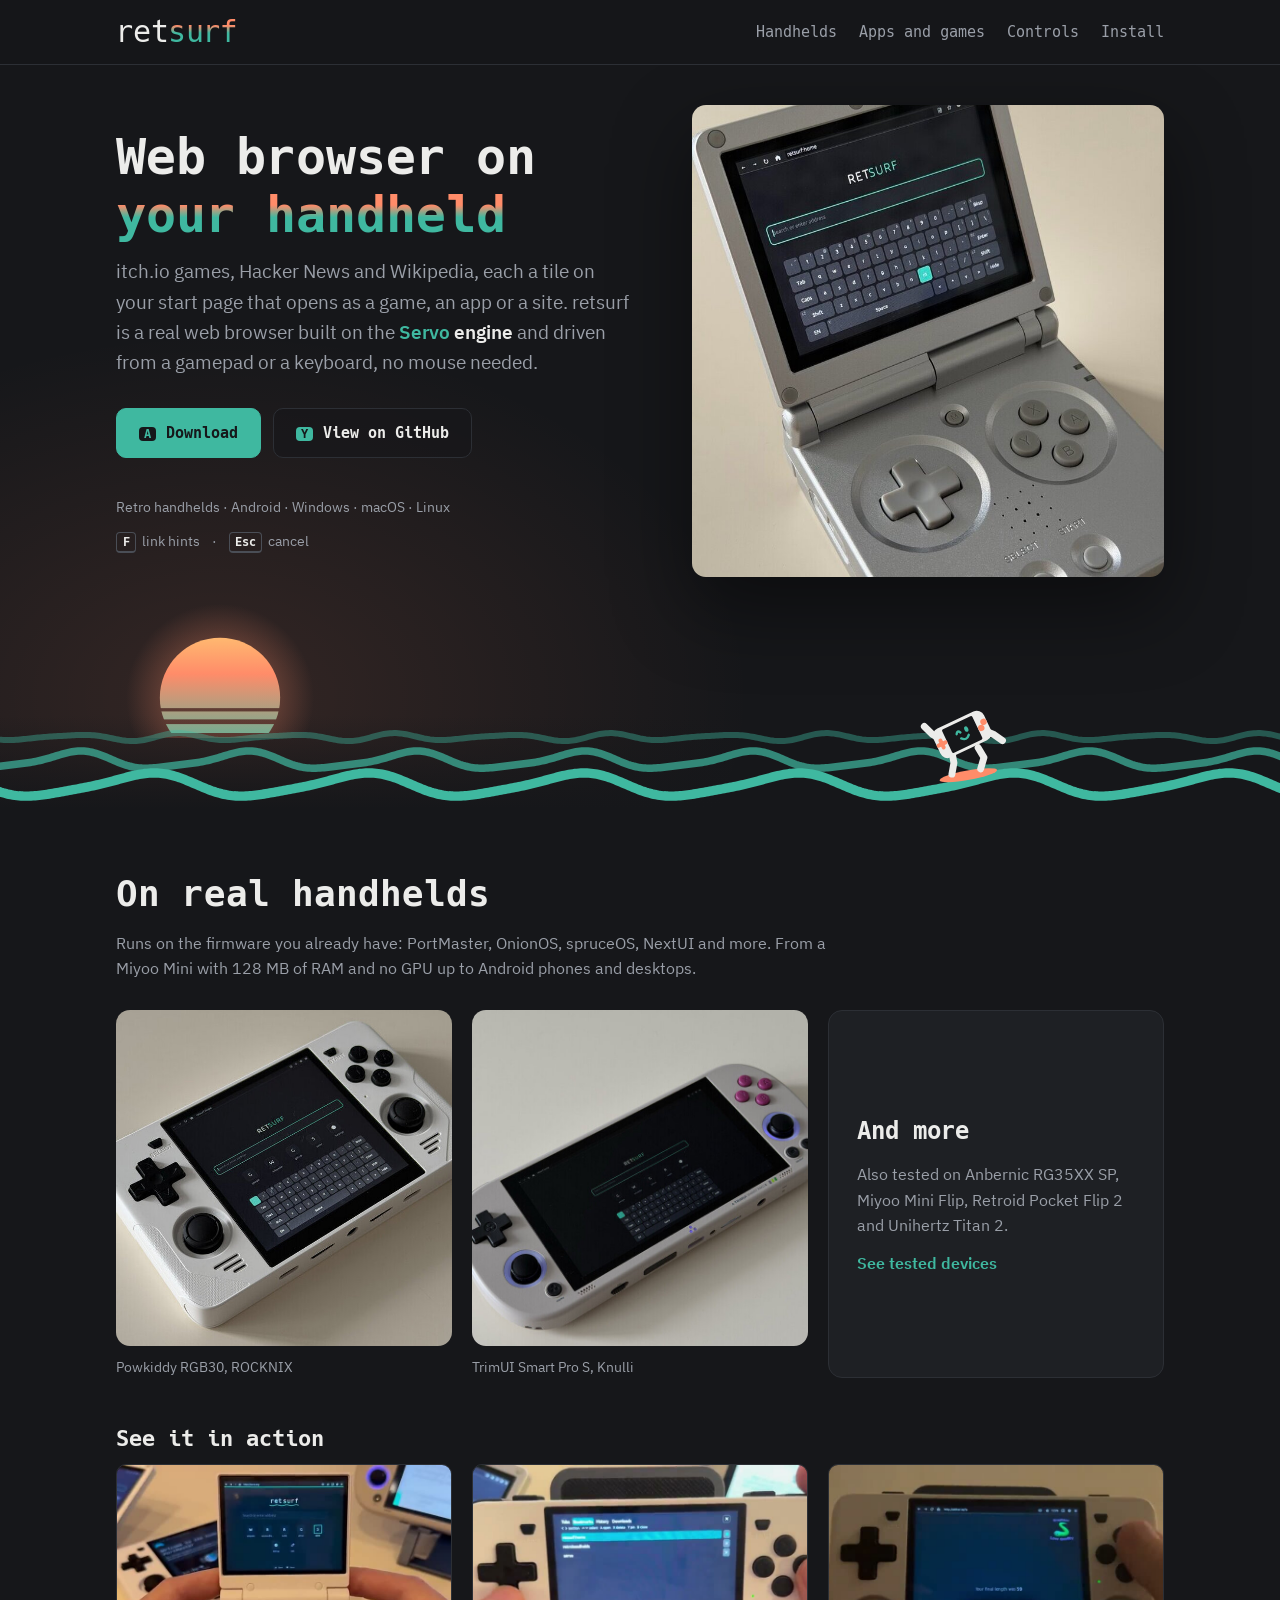
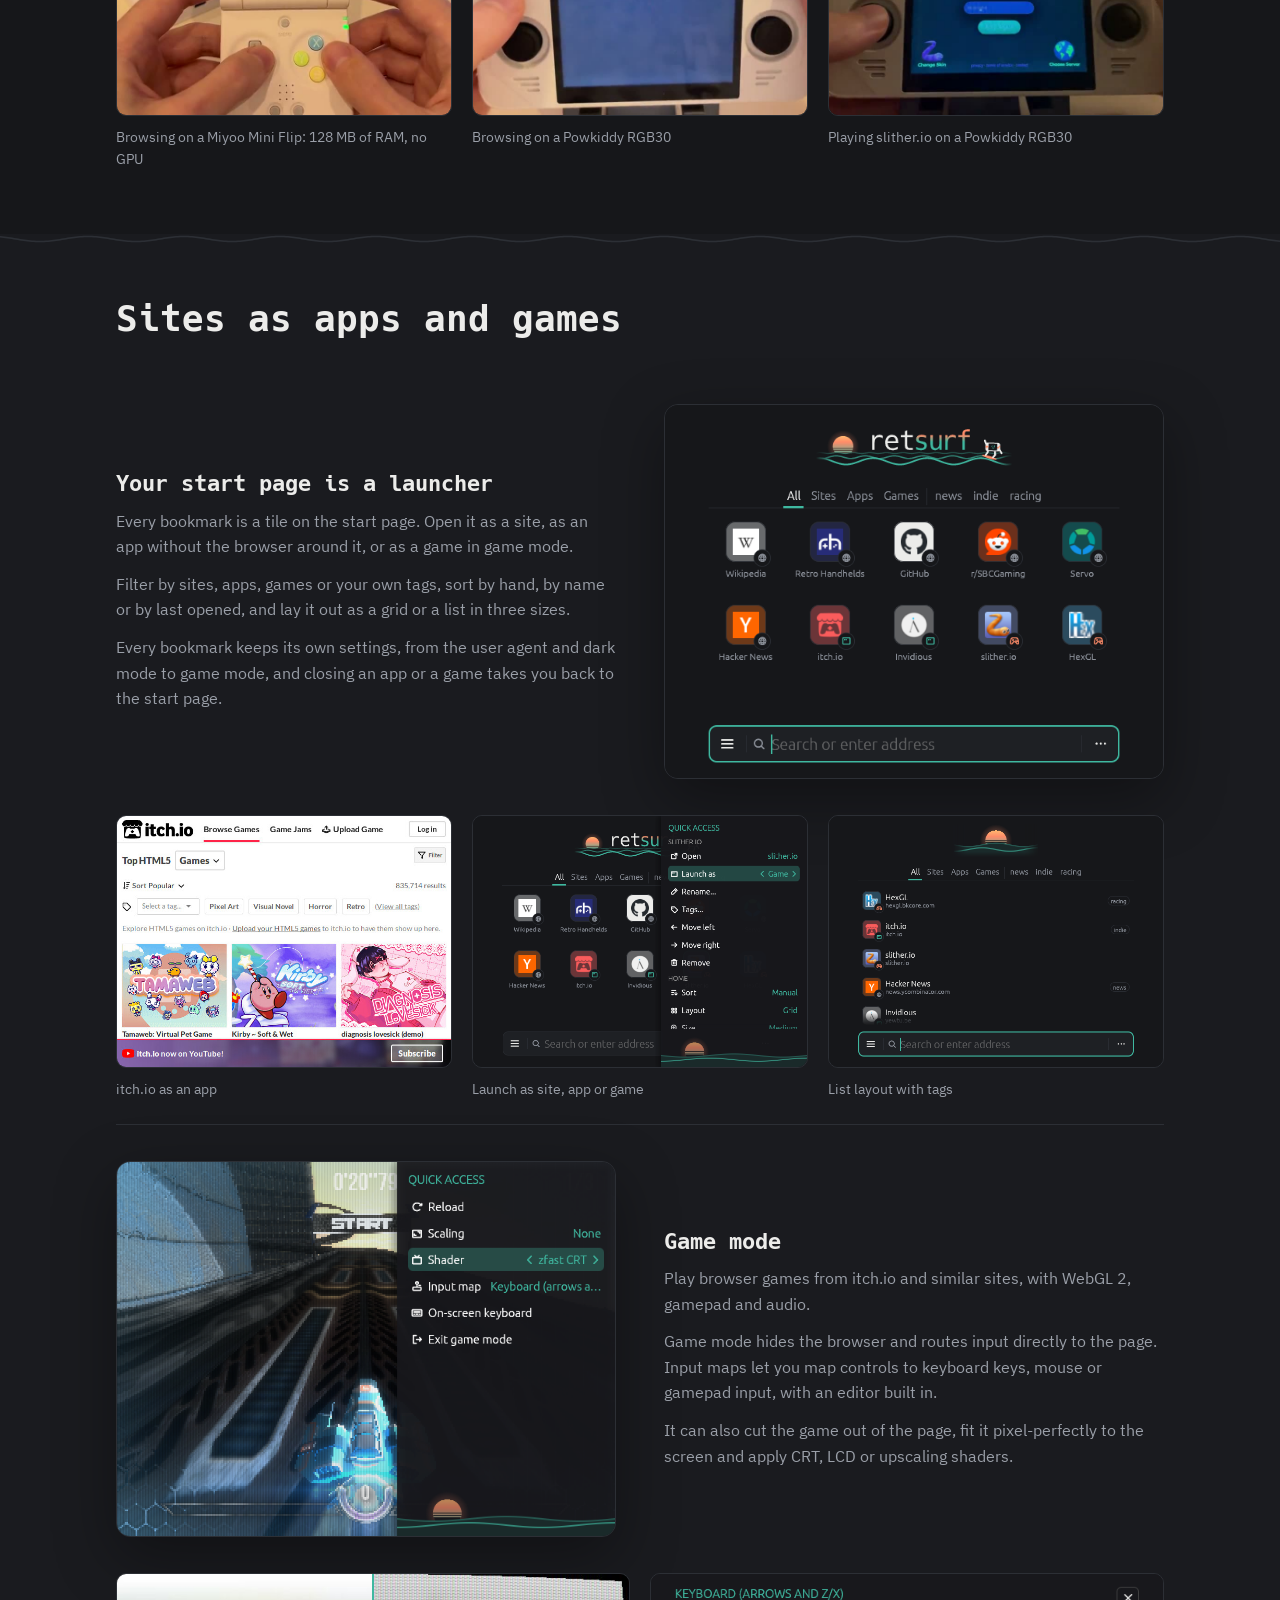
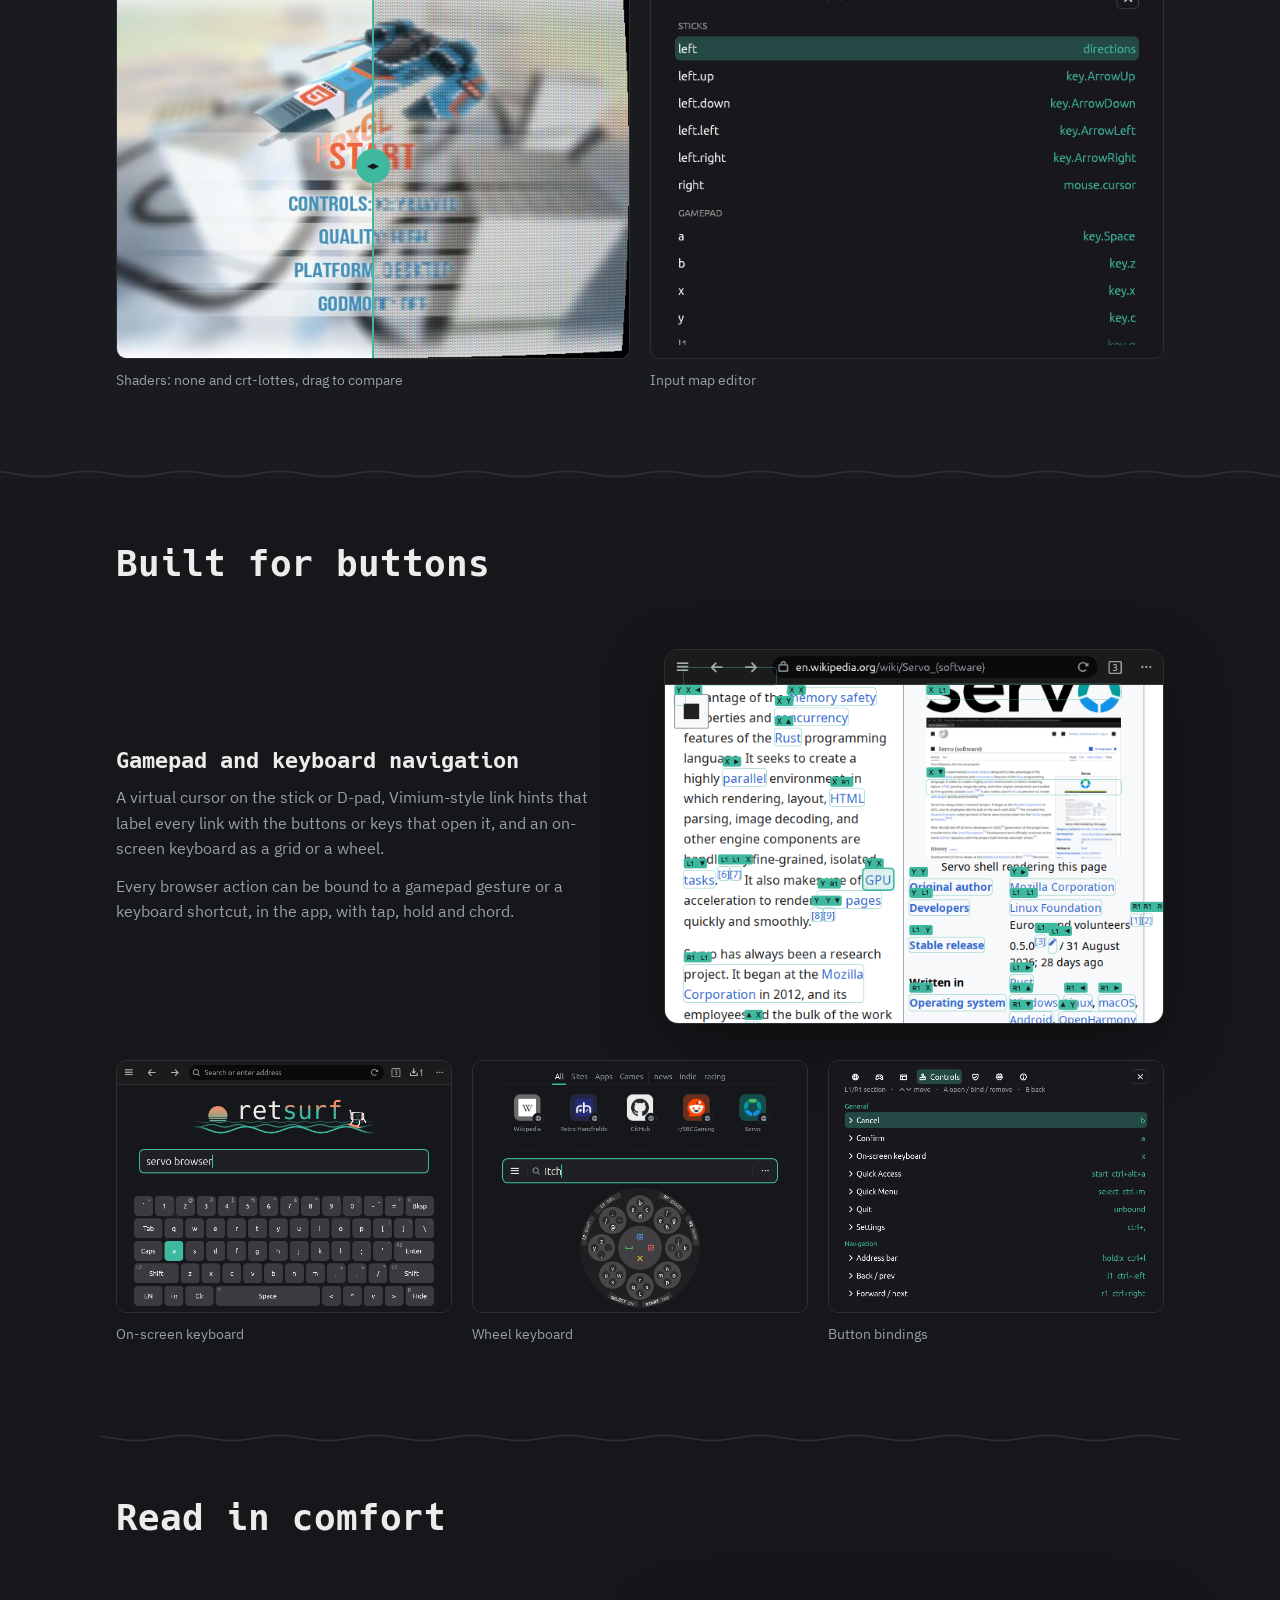
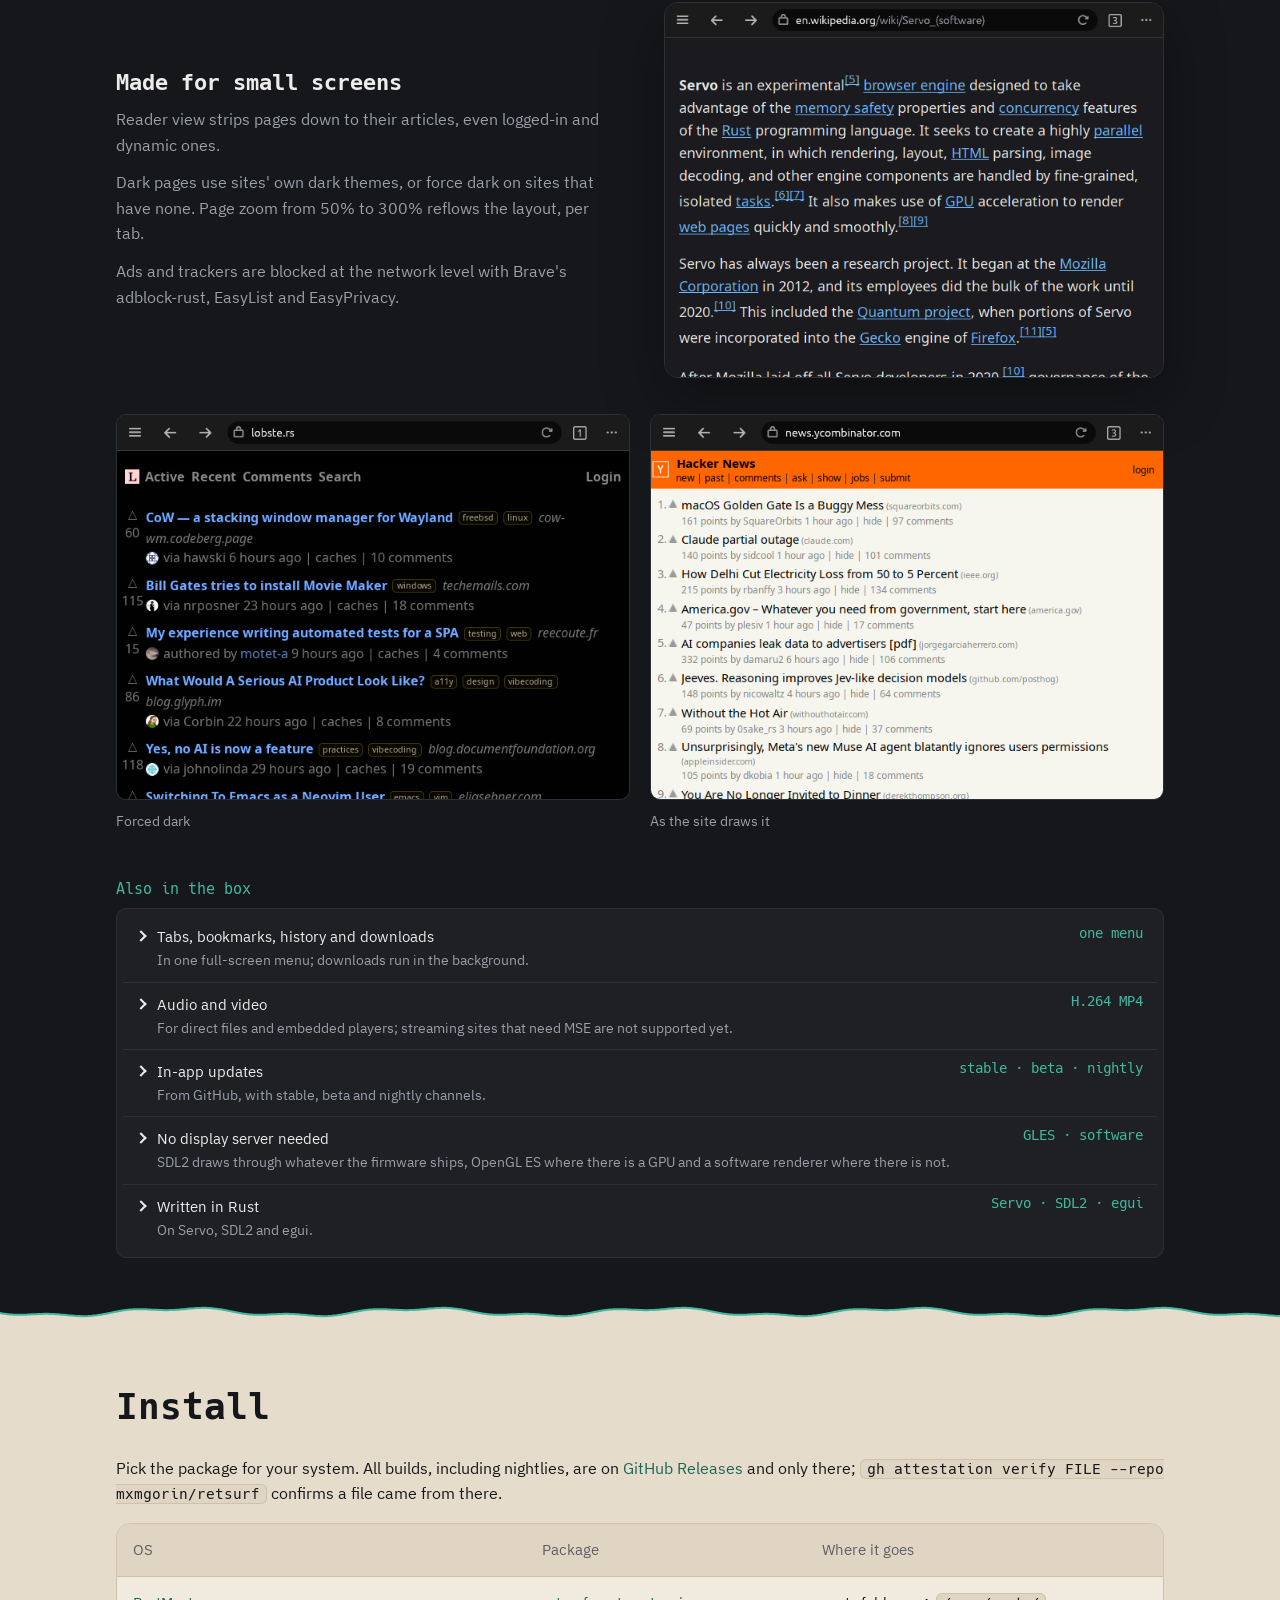
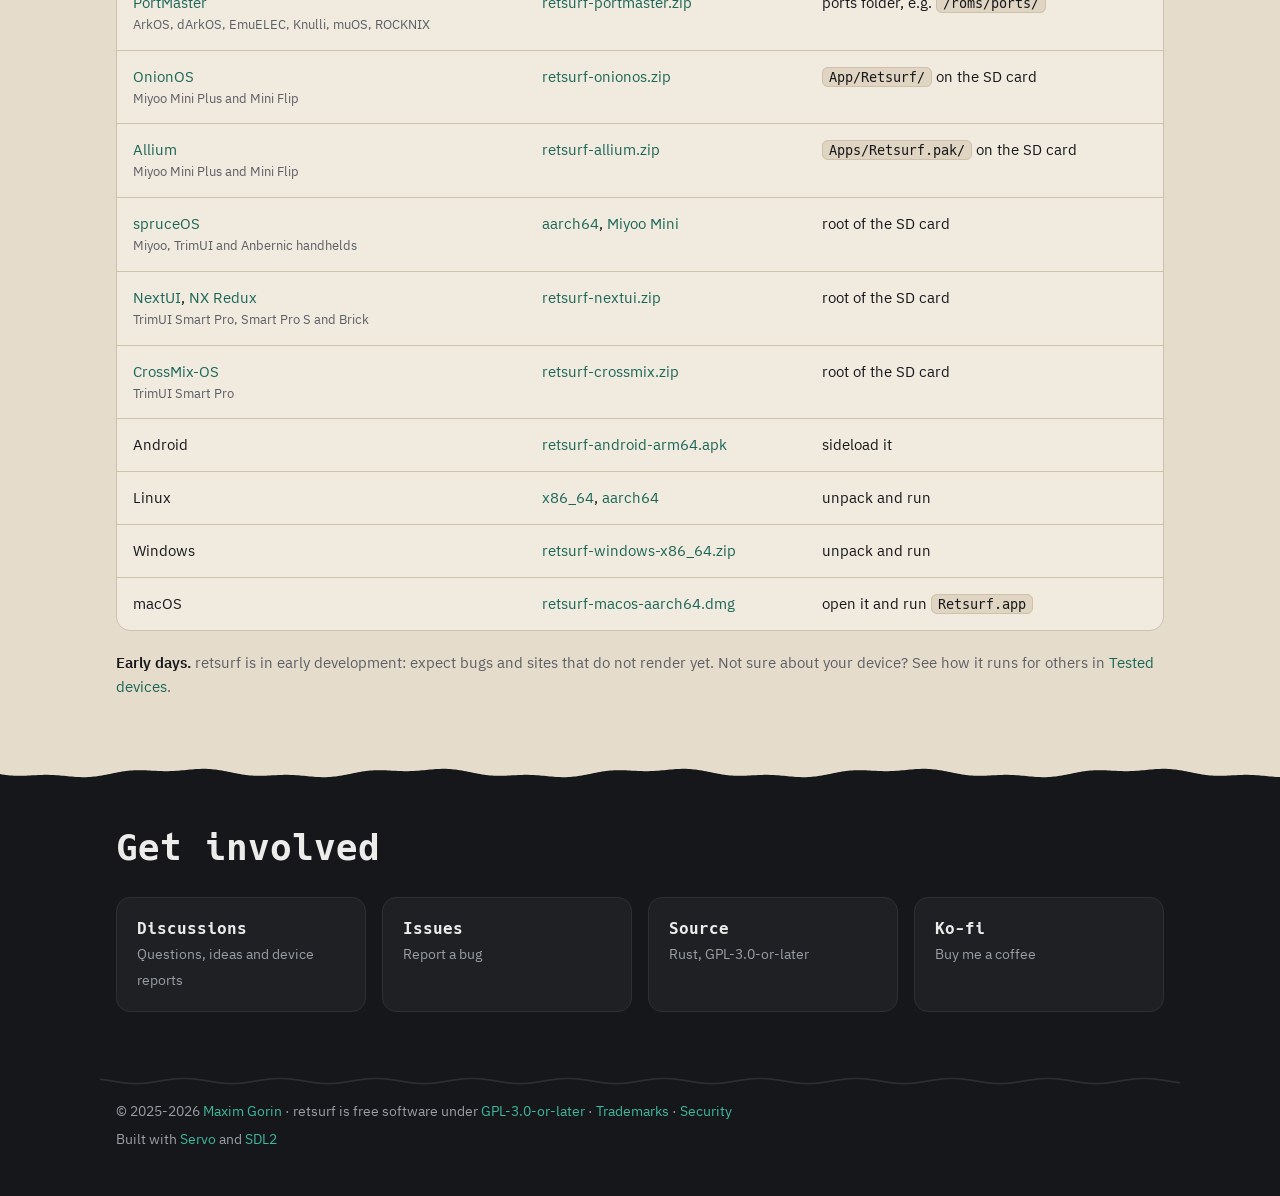
==== index.html @ 12560e6f "feat(site): IBM Plex Sans body text" ====
<!doctype html>
<html lang="en">
<head>
  <meta charset="utf-8">
  <meta name="viewport" content="width=device-width, initial-scale=1">
  <title>retsurf - web browser on your handheld</title>
  <meta name="description" content="retsurf turns sites into apps and games on your handheld: a web browser built on Servo for gamepad and keyboard. It runs on retro handhelds (PortMaster, OnionOS, Allium, spruceOS, CrossMix-OS, NextUI, NX Redux), Android, Linux, Windows and macOS.">
  <meta name="author" content="Maxim Gorin">
  <meta property="og:type" content="website">
  <meta property="og:url" content="https://retsurf.app/">
  <meta property="og:title" content="retsurf - web browser on your handheld">
  <meta property="og:description" content="Sites as apps and games on retro handhelds, Android and desktop. A real web browser built on Servo, driven from a gamepad or a keyboard.">
  <meta property="og:image" content="https://retsurf.app/images/retsurf-og.png">
  <meta property="og:image:width" content="1200">
  <meta property="og:image:height" content="630">
  <meta property="og:image:alt" content="retsurf: web browser on your handheld, over a sunset sea with the surfing mascot">
  <meta name="twitter:card" content="summary_large_image">
  <meta name="theme-color" content="#16171a">
  <link rel="icon" href="retsurf.svg" type="image/svg+xml">
  <link rel="preload" href="fonts/IBMPlexSans-Regular-Latin1.woff2" as="font" type="font/woff2" crossorigin>
  <link rel="preload" href="fonts/hack-bold.woff2" as="font" type="font/woff2" crossorigin>
  <link rel="stylesheet" href="brand.css">
  <link rel="stylesheet" href="style.css">
  <script src="badges.js" defer></script>
  <script type="module" src="hints.js"></script>
  <script type="module" src="scroll.js"></script>
  <script type="module" src="pad.js"></script>
  <script type="module" src="compare.js"></script>
</head>
<body>
  <header class="top">
    <div class="wrap">
      <a class="brand" href="#">ret<span class="accent">surf</span></a>
      <nav>
        <a href="#hardware">Handhelds</a>
        <a href="#apps">Apps and games</a>
        <a href="#buttons">Controls</a>
        <a href="#install">Install</a>
      </nav>
    </div>
  </header>

  <main>
    <section class="hero">
      <div class="wrap hero-grid">
        <div class="hero-text">
          <h1>Web browser on <span class="accent">your handheld</span></h1>
          <p class="lead">itch.io games, Hacker News and Wikipedia, each a tile on your start page that opens as a game, an app or a site. retsurf is a real web browser built on the <strong><a href="https://servo.org/">Servo</a> engine</strong> and driven from a gamepad or a keyboard, no mouse needed.</p>
          <div class="actions">
            <a class="button primary" href="#install" data-pad="a"><kbd>A</kbd>Download</a>
            <a class="button" href="https://github.com/mxmgorin/retsurf" data-pad="y"><kbd>Y</kbd>View on GitHub</a>
          </div>
          <div class="trust">
            <a class="badge" href="https://github.com/mxmgorin/retsurf/releases/latest">release<b data-badge="release"></b></a>
            <a class="badge" href="https://github.com/mxmgorin/retsurf/releases/tag/nightly">nightly<b data-badge="nightly"></b></a>
            <a class="badge" href="https://github.com/mxmgorin/retsurf">stars<b data-badge="stars"></b></a>
            <a class="badge" href="https://github.com/mxmgorin/retsurf/releases">downloads<b data-badge="downloads"></b></a>
          </div>
          <p class="platforms">Retro handhelds &middot; Android &middot; Windows &middot; macOS &middot; Linux</p>
          <p class="hint-bar"><span><kbd>F</kbd>link hints</span><span><kbd>Esc</kbd>cancel</span></p>
        </div>
        <img class="hero-photo" src="images/retsurf-rg35xx-sp.jpg" alt="retsurf on an Anbernic RG35XX SP, the on-screen keyboard raised under the address field" width="800" height="800">
      </div>
      <div class="horizon" aria-hidden="true">
        <div class="sun"></div>
        <div class="sea sea-back"></div>
        <div class="sea sea-mid"></div>
        <div class="sea sea-front"></div>
        <div class="surfer"></div>
      </div>
    </section>

    <section id="hardware" class="wrap">
      <h2>On real handhelds</h2>
      <p class="section-lead">Runs on the firmware you already have: PortMaster, OnionOS, spruceOS, NextUI and more. From a Miyoo Mini with 128 MB of RAM and no GPU up to Android phones and desktops.</p>
      <div class="devices">
        <figure>
          <img src="images/retsurf-rgb30.jpg" alt="retsurf start page on a Powkiddy RGB30" width="660" height="660" loading="lazy">
          <figcaption>Powkiddy RGB30, ROCKNIX</figcaption>
        </figure>
        <figure>
          <img src="images/retsurf-trimui-smart-pro.jpg" alt="retsurf start page on a TrimUI Smart Pro S" width="700" height="700" loading="lazy">
          <figcaption>TrimUI Smart Pro S, Knulli</figcaption>
        </figure>
        <a class="more" href="https://github.com/mxmgorin/retsurf/discussions/78">
          <strong>And more</strong>
          <span>Also tested on Anbernic RG35XX SP, Miyoo Mini Flip, Retroid Pocket Flip 2 and Unihertz Titan 2.</span>
          <span class="go">See tested devices</span>
        </a>
      </div>
      <h3 class="sub-title">See it in action</h3>
      <div class="clips">
        <figure>
          <video src="videos/miyoo-mini-flip.mp4" poster="videos/miyoo-mini-flip.jpg" autoplay muted loop playsinline preload="metadata"></video>
          <figcaption>Browsing on a Miyoo Mini Flip: 128 MB of RAM, no GPU</figcaption>
        </figure>
        <figure>
          <video src="videos/rgb30-browsing.mp4" poster="videos/rgb30-browsing.jpg" autoplay muted loop playsinline preload="metadata"></video>
          <figcaption>Browsing on a Powkiddy RGB30</figcaption>
        </figure>
        <figure>
          <video src="videos/rgb30-slitherio.mp4" poster="videos/rgb30-slitherio.jpg" autoplay muted loop playsinline preload="metadata"></video>
          <figcaption>Playing slither.io on a Powkiddy RGB30</figcaption>
        </figure>
      </div>
    </section>

    <section id="apps" class="band">
      <div class="wrap">
        <h2>Sites as apps and games</h2>

        <article class="spot">
          <div class="spot-text">
            <h3>Your start page is a launcher</h3>
            <p>Every bookmark is a tile on the start page. Open it as a site, as an app without the browser around it, or as a game in game mode.</p>
            <p>Filter by sites, apps, games or your own tags, sort by hand, by name or by last opened, and lay it out as a grid or a list in three sizes.</p>
            <p>Every bookmark keeps its own settings, from the user agent and dark mode to game mode, and closing an app or a game takes you back to the start page.</p>
          </div>
          <img class="spot-media" src="images/retsurf-start-page.png" alt="The start page: bookmarks as site, app and game tiles under filter tabs, the search field at the bottom" width="640" height="480" loading="lazy">
        </article>
        <div class="shots">
          <figure><img src="images/retsurf-app-mode.jpg" alt="itch.io's HTML5 games opened as an app, with no browser toolbar" width="640" height="480" loading="lazy"><figcaption>itch.io as an app</figcaption></figure>
          <figure><img src="images/retsurf-bookmark-options.png" alt="A bookmark's options in Quick Access: open, launch as game, rename, tags, move, remove" width="640" height="480" loading="lazy"><figcaption>Launch as site, app or game</figcaption></figure>
          <figure><img src="images/retsurf-home-list.png" alt="The start page as a list: each bookmark with its site, launch badge and tags" width="640" height="480" loading="lazy"><figcaption>List layout with tags</figcaption></figure>
        </div>

        <article class="spot">
          <div class="spot-text">
            <h3>Game mode</h3>
            <p>Play browser games from itch.io and similar sites, with WebGL 2, gamepad and audio.</p>
            <p>Game mode hides the browser and routes input directly to the page. Input maps let you map controls to keyboard keys, mouse or gamepad input, with an editor built in.</p>
            <p>It can also cut the game out of the page, fit it pixel-perfectly to the screen and apply CRT, LCD or upscaling shaders.</p>
          </div>
          <img class="spot-media" src="images/retsurf-game-mode.png" alt="Quick Access over the WebGL racer HexGL in game mode, drawn through a CRT shader" width="640" height="480" loading="lazy">
        </article>
        <div class="shots two">
          <figure>
            <div class="compare" tabindex="0" role="slider" aria-label="Shader comparison: share of the frame drawn without a shader" aria-valuemin="0" aria-valuemax="100" aria-valuenow="50">
              <img src="images/retsurf-shader-crt-lottes.jpg" alt="The HexGL menu through the crt-lottes shader: a curved screen with scanlines" width="640" height="480" loading="lazy">
              <div class="compare-before"><img src="images/retsurf-shader-none.jpg" alt="The HexGL menu as drawn, without a shader" width="640" height="480" loading="lazy"></div>
              <span class="compare-handle"></span>
            </div>
            <figcaption>Shaders: none and crt-lottes, drag to compare</figcaption>
          </figure>
          <figure><img src="images/retsurf-input-map.png" alt="The input map editor" width="640" height="480" loading="lazy"><figcaption>Input map editor</figcaption></figure>
        </div>
      </div>
    </section>

    <section id="buttons" class="wrap">
      <h2>Built for buttons</h2>
      <article class="spot">
        <div class="spot-text">
          <h3>Gamepad and keyboard navigation</h3>
          <p>A virtual cursor on the stick or D-pad, Vimium-style link hints that label every link with the buttons or keys that open it, and an on-screen keyboard as a grid or a wheel.</p>
          <p>Every browser action can be bound to a gamepad gesture or a keyboard shortcut, in the app, with tap, hold and chord.</p>
        </div>
        <img class="spot-media" src="images/retsurf-hints.png" alt="Link hints over a Wikipedia article, each labeled with gamepad buttons" width="640" height="480" loading="lazy">
      </article>
      <div class="shots">
        <figure><img src="images/retsurf-keyboard.png" alt="The on-screen keyboard under the search field" width="640" height="480" loading="lazy"><figcaption>On-screen keyboard</figcaption></figure>
        <figure><img src="images/retsurf-osk-wheel.png" alt="The wheel keyboard: letters in groups around a center, picked with the stick and typed with the face buttons" width="640" height="480" loading="lazy"><figcaption>Wheel keyboard</figcaption></figure>
        <figure><img src="images/retsurf-controls.png" alt="The button bindings: each browser action with its gamepad and keyboard gestures" width="640" height="480" loading="lazy"><figcaption>Button bindings</figcaption></figure>
      </div>
    </section>

    <section id="reading" class="wrap">
      <h2>Read in comfort</h2>
      <article class="spot">
        <div class="spot-text">
          <h3>Made for small screens</h3>
          <p>Reader view strips pages down to their articles, even logged-in and dynamic ones.</p>
          <p>Dark pages use sites' own dark themes, or force dark on sites that have none. Page zoom from 50% to 300% reflows the layout, per tab.</p>
          <p>Ads and trackers are blocked at the network level with Brave's adblock-rust, EasyList and EasyPrivacy.</p>
        </div>
        <img class="spot-media" src="images/retsurf-reader.png" alt="A Wikipedia article in reader view" width="640" height="480" loading="lazy">
      </article>
      <div class="shots two">
        <figure><img src="images/retsurf-forced-dark.png" alt="lobste.rs forced dark" width="640" height="480" loading="lazy"><figcaption>Forced dark</figcaption></figure>
        <figure><img src="images/retsurf-page.png" alt="Hacker News as the site draws it" width="640" height="480" loading="lazy"><figcaption>As the site draws it</figcaption></figure>
      </div>

      <h3 class="also-title">Also in the box</h3>
      <ul class="also">
        <li><strong>Tabs, bookmarks, history and downloads</strong><span>In one full-screen menu; downloads run in the background.</span><code>one menu</code></li>
        <li><strong>Audio and video</strong><span>For direct files and embedded players; streaming sites that need MSE are not supported yet.</span><code>H.264 MP4</code></li>
        <li><strong>In-app updates</strong><span>From GitHub, with stable, beta and nightly channels.</span><code>stable &middot; beta &middot; nightly</code></li>
        <li><strong>No display server needed</strong><span>SDL2 draws through whatever the firmware ships, OpenGL ES where there is a GPU and a software renderer where there is not.</span><code>GLES &middot; software</code></li>
        <li><strong>Written in Rust</strong><span>On Servo, SDL2 and egui.</span><code>Servo &middot; SDL2 &middot; egui</code></li>
      </ul>
    </section>

    <section id="install" class="band sand">
      <div class="wrap">
        <h2>Install</h2>
        <p>Pick the package for your system. All builds, including nightlies, are on <a href="https://github.com/mxmgorin/retsurf/releases">GitHub Releases</a> and only there; <code>gh attestation verify FILE --repo mxmgorin/retsurf</code> confirms a file came from there.</p>
        <div class="table-wrap">
          <table>
            <thead>
              <tr><th>OS</th><th>Package</th><th>Where it goes</th></tr>
            </thead>
            <tbody>
              <tr>
                <td><a href="https://portmaster.games/supported-devices.html">PortMaster</a><span class="sub">ArkOS, dArkOS, EmuELEC, Knulli, muOS, ROCKNIX</span></td>
                <td><a href="https://github.com/mxmgorin/retsurf/releases/latest/download/retsurf-portmaster.zip">retsurf-portmaster.zip</a></td>
                <td>ports folder, e.g. <code>/roms/ports/</code></td>
              </tr>
              <tr>
                <td><a href="https://onionui.github.io/">OnionOS</a><span class="sub">Miyoo Mini Plus and Mini Flip</span></td>
                <td><a href="https://github.com/mxmgorin/retsurf/releases/latest/download/retsurf-onionos.zip">retsurf-onionos.zip</a></td>
                <td><code>App/Retsurf/</code> on the SD card</td>
              </tr>
              <tr>
                <td><a href="https://github.com/goweiwen/Allium">Allium</a><span class="sub">Miyoo Mini Plus and Mini Flip</span></td>
                <td><a href="https://github.com/mxmgorin/retsurf/releases/latest/download/retsurf-allium.zip">retsurf-allium.zip</a></td>
                <td><code>Apps/Retsurf.pak/</code> on the SD card</td>
              </tr>
              <tr>
                <td><a href="https://github.com/spruceUI/spruceOS">spruceOS</a><span class="sub">Miyoo, TrimUI and Anbernic handhelds</span></td>
                <td><a href="https://github.com/mxmgorin/retsurf/releases/latest/download/retsurf-spruceos-aarch64.zip">aarch64</a>, <a href="https://github.com/mxmgorin/retsurf/releases/latest/download/retsurf-spruceos-armhf.zip">Miyoo Mini</a></td>
                <td>root of the SD card</td>
              </tr>
              <tr>
                <td><a href="https://github.com/LoveRetro/NextUI">NextUI</a>, <a href="https://github.com/mohammadsyuhada/nx-redux">NX Redux</a><span class="sub">TrimUI Smart Pro, Smart Pro S and Brick</span></td>
                <td><a href="https://github.com/mxmgorin/retsurf/releases/latest/download/retsurf-nextui.zip">retsurf-nextui.zip</a></td>
                <td>root of the SD card</td>
              </tr>
              <tr>
                <td><a href="https://github.com/cizia64/CrossMix-OS">CrossMix-OS</a><span class="sub">TrimUI Smart Pro</span></td>
                <td><a href="https://github.com/mxmgorin/retsurf/releases/latest/download/retsurf-crossmix.zip">retsurf-crossmix.zip</a></td>
                <td>root of the SD card</td>
              </tr>
              <tr>
                <td>Android</td>
                <td><a href="https://github.com/mxmgorin/retsurf/releases/latest/download/retsurf-android-arm64.apk">retsurf-android-arm64.apk</a></td>
                <td>sideload it</td>
              </tr>
              <tr>
                <td>Linux</td>
                <td><a href="https://github.com/mxmgorin/retsurf/releases/latest/download/retsurf-linux-x86_64.zip">x86_64</a>, <a href="https://github.com/mxmgorin/retsurf/releases/latest/download/retsurf-linux-aarch64.zip">aarch64</a></td>
                <td>unpack and run</td>
              </tr>
              <tr>
                <td>Windows</td>
                <td><a href="https://github.com/mxmgorin/retsurf/releases/latest/download/retsurf-windows-x86_64.zip">retsurf-windows-x86_64.zip</a></td>
                <td>unpack and run</td>
              </tr>
              <tr>
                <td>macOS</td>
                <td><a href="https://github.com/mxmgorin/retsurf/releases/latest/download/retsurf-macos-aarch64.dmg">retsurf-macos-aarch64.dmg</a></td>
                <td>open it and run <code>Retsurf.app</code></td>
              </tr>
            </tbody>
          </table>
        </div>
        <p class="note"><strong>Early days.</strong> retsurf is in early development: expect bugs and sites that do not render yet. Not sure about your device? See how it runs for others in <a href="https://github.com/mxmgorin/retsurf/discussions/78">Tested devices</a>.</p>
      </div>
    </section>

    <section class="community wrap">
      <h2>Get involved</h2>
      <div class="links">
        <a href="https://github.com/mxmgorin/retsurf/discussions"><strong>Discussions</strong><span>Questions, ideas and device reports</span></a>
        <a href="https://github.com/mxmgorin/retsurf/issues"><strong>Issues</strong><span>Report a bug</span></a>
        <a href="https://github.com/mxmgorin/retsurf"><strong>Source</strong><span>Rust, GPL-3.0-or-later</span></a>
        <a href="https://ko-fi.com/mxmgorin"><strong>Ko-fi</strong><span>Buy me a coffee</span></a>
      </div>
    </section>
  </main>

  <footer class="wrap">
    <p>&copy; 2025-2026 <a href="https://github.com/mxmgorin">Maxim Gorin</a> &middot; retsurf is free software under <a href="https://github.com/mxmgorin/retsurf/blob/main/NOTICE">GPL-3.0-or-later</a> &middot; <a href="https://github.com/mxmgorin/retsurf/blob/main/TRADEMARKS.md">Trademarks</a> &middot; <a href="https://github.com/mxmgorin/retsurf/security/policy">Security</a></p>
    <p>Built with <a href="https://servo.org/">Servo</a> and <a href="https://libsdl.org/">SDL2</a></p>
  </footer>
</body>
</html>
---- brand.css ----
/* Generated by tools/brand.py; edit that, not this. */

:root {
  --sand: #e6dccb;
  --shore-h: 20px;
}
.sand::before { background: url("images/brand/shore-top.svg") 0 100% repeat-x; }
.sand::after { background: url("images/brand/shore-bottom.svg") 0 0 repeat-x; }

.hero {
  --horizon-h: 208px;
  --sun-y: 96px;
  --sun-wide: -420px;
  --sun-narrow: -110px;
  --surfer-wide: 330px;
  --surfer-narrow: 115px;
}

.sun {
  top: 2.25px;
  width: 187.5px;
  height: 133.9px;
  margin-left: -93.75px;
  background: url("images/brand/sun.svg") 0 0 / 100% 100% no-repeat;
}

.sea-back {
  left: -216px;
  background: url("images/brand/sea-back.svg") 50% 0 repeat-x;
  animation: sea-back 30s linear infinite;
}
@keyframes sea-back { to { transform: translateX(216px); } }

.sea-mid {
  left: -336px;
  background: url("images/brand/sea-mid.svg") 50% 0 repeat-x;
  animation: sea-mid 20s linear infinite;
}
@keyframes sea-mid { to { transform: translateX(336px); } }

.sea-front {
  left: -215px;
  background: url("images/brand/sea-front.svg") 50% 0 repeat-x;
  animation: sea-front 9s linear infinite;
}
@keyframes sea-front { to { transform: translateX(215px); } }

.surfer {
  top: 108.13px;
  width: 85.1px;
  height: 77.1px;
  margin-left: -39.9px;
  transform-origin: 39.9px 100%;
  transform: translateY(-3.48px) rotate(-10.34deg);
  background: url("images/brand/surfer.svg") 0 0 / 100% 100% no-repeat;
  animation: surf 9s linear infinite;
}
@keyframes surf {
  0.00% { transform: translateY(-3.48px) rotate(-10.34deg); }
  2.78% { transform: translateY(-1.94px) rotate(-9.77deg); }
  5.56% { transform: translateY(-0.51px) rotate(-9.09deg); }
  8.33% { transform: translateY(0.81px) rotate(-8.43deg); }
  11.11% { transform: translateY(2.04px) rotate(-7.90deg); }
  13.89% { transform: translateY(3.20px) rotate(-7.54deg); }
  16.67% { transform: translateY(4.32px) rotate(-7.34deg); }
  19.44% { transform: translateY(5.42px) rotate(-7.25deg); }
  22.22% { transform: translateY(6.50px) rotate(-7.16deg); }
  25.00% { transform: translateY(7.57px) rotate(-6.95deg); }
  27.78% { transform: translateY(8.58px) rotate(-6.47deg); }
  30.56% { transform: translateY(9.49px) rotate(-5.61deg); }
  33.33% { transform: translateY(10.24px) rotate(-4.26deg); }
  36.11% { transform: translateY(10.74px) rotate(-2.39deg); }
  38.89% { transform: translateY(10.92px) rotate(-0.01deg); }
  41.67% { transform: translateY(10.72px) rotate(2.78deg); }
  44.44% { transform: translateY(10.08px) rotate(5.78deg); }
  47.22% { transform: translateY(8.99px) rotate(8.76deg); }
  50.00% { transform: translateY(7.44px) rotate(11.49deg); }
  52.78% { transform: translateY(5.49px) rotate(13.74deg); }
  55.56% { transform: translateY(3.21px) rotate(15.37deg); }
  58.33% { transform: translateY(0.71px) rotate(16.27deg); }
  61.11% { transform: translateY(-1.87px) rotate(16.39deg); }
  63.89% { transform: translateY(-4.41px) rotate(15.71deg); }
  66.67% { transform: translateY(-6.76px) rotate(14.22deg); }
  69.44% { transform: translateY(-8.80px) rotate(11.98deg); }
  72.22% { transform: translateY(-10.41px) rotate(9.09deg); }
  75.00% { transform: translateY(-11.53px) rotate(5.74deg); }
  77.78% { transform: translateY(-12.13px) rotate(2.18deg); }
  80.56% { transform: translateY(-12.19px) rotate(-1.28deg); }
  83.33% { transform: translateY(-11.76px) rotate(-4.37deg); }
  86.11% { transform: translateY(-10.91px) rotate(-6.91deg); }
  88.89% { transform: translateY(-9.72px) rotate(-8.79deg); }
  91.67% { transform: translateY(-8.28px) rotate(-10.00deg); }
  94.44% { transform: translateY(-6.71px) rotate(-10.59deg); }
  97.22% { transform: translateY(-5.08px) rotate(-10.66deg); }
  100.00% { transform: translateY(-3.48px) rotate(-10.34deg); }
}
---- style.css ----
@font-face {
  font-family: "IBM Plex Sans";
  src: url("fonts/IBMPlexSans-Regular-Latin1.woff2") format("woff2");
  font-weight: 400;
  font-display: swap;
}
@font-face {
  font-family: "IBM Plex Sans";
  src: url("fonts/IBMPlexSans-SemiBold-Latin1.woff2") format("woff2");
  font-weight: 600;
  font-display: swap;
}
@font-face {
  font-family: "Hack";
  src: url("fonts/hack-regular.woff2") format("woff2");
  font-weight: 400;
  font-display: swap;
}
@font-face {
  font-family: "Hack";
  src: url("fonts/hack-bold.woff2") format("woff2");
  font-weight: 700;
  font-display: swap;
}

:root {
  --bg: #16171a;
  --surface: #1e2024;
  --band: #1a1b1f;
  --line: #2c2f35;
  --keycap: #4a4e56;
  --ink: #ececea;
  --dim: #9a9fa8;
  --teal: #3fb8a0;
  --coral: #ff8c69;
  --radius: 14px;
  --seam: url("images/brand/seam.svg");
  --header-h: 64px;
  --gutter: 16px;
  --max: 1080px;
  --mono: "Hack", ui-monospace, "SFMono-Regular", Menlo, Consolas, monospace;
  --display: var(--mono);
  color-scheme: dark;
}

* { box-sizing: border-box; }

html { scroll-behavior: smooth; scroll-padding-top: var(--header-h); }

body {
  margin: 0;
  position: relative;
  overflow-x: hidden;
  background: var(--bg);
  color: var(--ink);
  font: 16px/1.6 "IBM Plex Sans", system-ui, -apple-system, "Segoe UI", Roboto, "Noto Sans", sans-serif;
  -webkit-font-smoothing: antialiased;
}

a { color: var(--teal); text-decoration: none; }
a:hover { text-decoration: underline; }

img { max-width: 100%; height: auto; display: block; }

code {
  font: 0.9em var(--mono);
  background: var(--surface);
  border: 1px solid var(--line);
  border-radius: 6px;
  padding: 1px 6px;
}

.wrap {
  max-width: var(--max);
  margin: 0 auto;
  padding-left: var(--gutter);
  padding-right: var(--gutter);
}

section { padding: 64px 0; }
section.wrap { padding-top: 64px; padding-bottom: 64px; }

/* Full-bleed band: alternates with the page background so sections read as separate. */
.band { background: var(--seam) top center repeat-x, var(--seam) bottom center repeat-x, var(--band); }

h1, h2, h3 { font-family: var(--display); line-height: 1.15; margin: 0 0 12px; }
h1 { font-size: clamp(30px, 5vw, 50px); font-weight: 700; }
h2 { font-size: clamp(26px, 3.5vw, 36px); font-weight: 700; margin-bottom: 28px; }
h3 { font-size: 22px; font-weight: 700; }

.accent { color: var(--teal); }

/* Servo has no background-clip: text and would paint the gradient as a box. */
@supports (background-clip: text) or (-webkit-background-clip: text) {
  /* The wordmark's "surf" gradient: teal below, warming to coral at the top. */
  .accent {
    background: linear-gradient(0deg, var(--teal) 46%, var(--coral) 67%);
    -webkit-background-clip: text;
    background-clip: text;
    color: transparent;
  }
}

/* Header */

/* Sticky, so its tabs can mark the section in view. */
.top {
  position: sticky;
  top: 0;
  z-index: 10;
  background: rgba(22, 23, 26, 0.94);
  border-bottom: 1px solid var(--line);
}
.top .wrap {
  display: flex;
  align-items: stretch;
  justify-content: space-between;
  gap: 16px;
  height: var(--header-h);
}

/* The wordmark as text, so forced dark inverts it with the page. */
.brand { align-self: center; color: var(--ink); font: 30px/1 var(--mono); letter-spacing: -0.02em; }
.brand:hover { text-decoration: none; }

/* Tabs as on the app's start page: the current one underlined on the header's hairline. */
.top nav { display: flex; gap: 22px; font-family: var(--mono); font-size: 15px; }
.top nav a {
  display: flex;
  align-items: center;
  margin-bottom: -1px;
  border-bottom: 2px solid transparent;
  color: var(--dim);
}
.top nav a:hover, .top nav a.current { color: var(--ink); border-bottom-color: var(--teal); text-decoration: none; }

/* Hero */

.hero {
  --sun-dx: var(--sun-wide);
  --surfer-dx: var(--surfer-wide);
  position: relative;
  padding-top: 40px;
  padding-bottom: 0;
}
/* Sunset light, centered on the horizon's sun. */
.hero::before {
  content: "";
  position: absolute;
  top: -120px;
  left: 0;
  right: 0;
  bottom: 0;
  background: radial-gradient(760px 520px at calc(50% + var(--sun-dx)) calc(100% - var(--horizon-h) + var(--sun-y)), rgba(255, 140, 105, 0.13), transparent 70%);
  pointer-events: none;
}

/* Sun, sea and surfer, drawn and timed by brand.css, which loads first so these rules
   override it. Positioned to paint over the sunset light and fade it out without an edge. */
.horizon {
  position: relative;
  overflow: hidden;
  height: var(--horizon-h);
  margin-top: 24px;
  background: linear-gradient(transparent 55%, var(--bg));
}
.horizon > * { position: absolute; }
.sun { left: calc(50% + var(--sun-dx)); }
.sea { top: 0; bottom: 0; right: 0; }
.surfer { left: calc(50% + var(--surfer-dx)); }
/* Still unless marked live: in view, in an engine that can afford the frames. */
.horizon > * { animation-play-state: paused; }
.horizon.live > * { animation-play-state: running; }
@media (prefers-reduced-motion: reduce) { .horizon > * { animation: none; } }

.hero-grid {
  position: relative;
  display: grid;
  grid-template-columns: minmax(0, 1.1fr) minmax(0, 1fr);
  gap: 56px;
  align-items: center;
}

.lead { color: var(--dim); font-size: 19px; margin: 0 0 30px; max-width: 34em; }
.lead strong { color: var(--ink); }

.actions { display: flex; gap: 12px; flex-wrap: wrap; }

.button {
  display: inline-block;
  padding: 12px 22px;
  border-radius: 10px;
  border: 1px solid var(--line);
  color: var(--ink);
  font-family: var(--mono);
  font-weight: 700;
  font-size: 15px;
  background: rgba(22, 23, 26, 0.6);
}
/* The app's selection: a teal wash ringed by solid teal. */
.button:hover { text-decoration: none; border-color: var(--teal); background: rgba(63, 184, 160, 0.18); }
.button.primary { background: var(--teal); border-color: var(--teal); color: var(--bg); }
.button.primary:hover { background: #52c8b0; }
/* The pad button that presses it, labelled as the app labels its actions. */
.button kbd { margin-right: 10px; }
.button.primary kbd { background: var(--bg); color: var(--teal); }

.trust {
  display: flex;
  align-items: center;
  gap: 10px 14px;
  flex-wrap: wrap;
  margin-top: 26px;
  color: var(--dim);
  font-size: 14px;
}
.badge {
  display: none;
  overflow: hidden;
  border: 1px solid var(--line);
  border-radius: 4px;
  color: var(--dim);
  font-size: 12px;
  line-height: 20px;
  padding-left: 7px;
}
.badge.filled { display: inline-flex; }
.badge:hover { text-decoration: none; border-color: var(--teal); }
.badge b {
  margin-left: 7px;
  padding: 0 7px;
  background: var(--teal);
  color: var(--bg);
  font-weight: 600;
}

.platforms { color: var(--dim); font-size: 14px; margin: 12px 0 0; }

/* The app's hint bar: key and action, dot-separated; link hints need a keyboard. */
.hint-bar { color: var(--dim); font-size: 14px; margin: 12px 0 0; }
.hint-bar span + span::before { content: "\00B7"; margin: 0 12px; }
/* Keyboard keys as keycaps, apart from the pad's filled buttons. */
.hint-bar kbd {
  display: inline-block;
  min-width: 20px;
  margin-right: 6px;
  border: 1px solid var(--keycap);
  border-bottom-width: 2px;
  background: none;
  color: var(--ink);
  text-align: center;
}
@media (pointer: coarse) { .hint-bar { display: none; } }

/* Link hints, drawn like the app's. */
kbd, .hint-label {
  font: 700 12px/18px var(--mono);
  padding: 0 5px;
  border-radius: 4px;
  background: var(--teal);
  color: var(--bg);
}
.hints { position: fixed; inset: 0; z-index: 20; pointer-events: none; }
.hint-box { position: fixed; border: 1px solid var(--teal); border-radius: 4px; }
.hint-label { position: fixed; box-shadow: 0 1px 4px rgba(0, 0, 0, 0.5); }
.hint-label i { font-style: normal; opacity: 0.45; }

.hero-photo {
  border-radius: var(--radius);
  box-shadow: 0 30px 80px rgba(0, 0, 0, 0.45);
}

/* Device photos */

.devices {
  display: grid;
  grid-template-columns: repeat(3, minmax(0, 1fr));
  gap: 20px;
  padding-top: 0;
}

.more {
  display: flex;
  flex-direction: column;
  justify-content: center;
  gap: 12px;
  padding: 28px;
  background: var(--surface);
  border: 1px solid var(--line);
  border-radius: var(--radius);
  color: var(--ink);
}
.more:hover { text-decoration: none; border-color: var(--teal); }
.more strong { font-family: var(--display); font-size: 24px; }
.more span { color: var(--dim); }
.more .go { color: var(--teal); font-weight: 600; }

figure { margin: 0; }
figure img { border-radius: var(--radius); }
figcaption { color: var(--dim); font-size: 14px; margin-top: 10px; }

/* Video */

.clips video {
  display: block;
  width: 100%;
  aspect-ratio: 4 / 3;
  object-fit: cover;
  background: var(--surface);
}

/* Sparing frames, a clip waits behind a play button. */
.clips figure { position: relative; }
/* Padding sizes it to the clip's 4:3: Servo ignores aspect-ratio on a positioned box. */
.play {
  position: absolute;
  top: 0;
  left: 0;
  width: 100%;
  height: 0;
  padding: 0 0 75%;
  border: 0;
  border-radius: 10px;
  background: rgba(22, 23, 26, 0.35);
  cursor: pointer;
}
.play::before {
  content: "\25B6";
  position: absolute;
  top: 50%;
  left: 50%;
  width: 56px;
  height: 56px;
  margin: -28px 0 0 -28px;
  padding-left: 4px;
  border-radius: 50%;
  background: var(--teal);
  color: var(--bg);
  font: 22px/56px var(--mono);
  text-align: center;
}
.playing .play { display: none; }

/* Feature spotlights */

.spot {
  display: grid;
  grid-template-columns: repeat(2, minmax(0, 1fr));
  gap: 48px;
  align-items: center;
  padding: 36px 0;
}
.spot + .spot { border-top: 1px solid var(--line); }
.spot:nth-of-type(even) .spot-media { order: -1; }
.spot-text p { color: var(--dim); margin: 0 0 12px; }
.spot-text p:last-child { margin-bottom: 0; }
.spot-media {
  border: 1px solid var(--line);
  border-radius: var(--radius);
  box-shadow: 0 20px 60px rgba(0, 0, 0, 0.35);
}

.spot + .shots { margin-bottom: 24px; }
.shots + .spot { border-top: 1px solid var(--line); margin-top: 24px; }
.shots.two { grid-template-columns: repeat(2, minmax(0, 1fr)); }
.sub-title { margin-top: 48px; }
/* Two plain sections in a row: a seam keeps them apart. */
section.wrap + section.wrap { background: var(--seam) top center repeat-x; }
.section-lead { color: var(--dim); max-width: 46em; margin: -12px 0 28px; }

/* Like the app's Controls screen: a teal section label over rows, each a name with its
   value in teal on the right. */
.also-title { margin: 48px 0 10px; font: 400 15px var(--mono); color: var(--teal); }
.also {
  list-style: none;
  margin: 0;
  padding: 6px;
  background: var(--surface);
  border: 1px solid var(--line);
  border-radius: 10px;
  font-size: 15px;
}
.also li {
  position: relative;
  display: grid;
  grid-template-columns: minmax(0, 1fr) auto;
  column-gap: 24px;
  padding: 10px 14px 10px 34px;
}
.also li + li { border-top: 1px solid var(--line); }
.also li::before {
  content: "";
  position: absolute;
  left: 14px;
  top: 17px;
  width: 6px;
  height: 6px;
  border-right: 2px solid var(--ink);
  border-bottom: 2px solid var(--ink);
  transform: rotate(-45deg);
}
.also strong { color: var(--ink); font-weight: 500; }
.also span { grid-column: 1; color: var(--dim); font-size: 14px; }
.also code {
  grid-column: 2;
  grid-row: 1;
  padding: 0;
  border: 0;
  background: none;
  color: var(--teal);
  font-size: 14px;
  white-space: nowrap;
}

/* Screenshots */

.shots, .clips {
  display: grid;
  grid-template-columns: repeat(3, minmax(0, 1fr));
  gap: 20px;
}
.shots img, .clips video { border: 1px solid var(--line); border-radius: 10px; }

/* Shader comparison: the unfiltered frame over the filtered one, cut at --split. */
.compare {
  --split: 50%;
  position: relative;
  overflow: hidden;
  border: 1px solid var(--line);
  border-radius: 10px;
  cursor: ew-resize;
  touch-action: pan-y;
  user-select: none;
}
.shots .compare img { border: 0; border-radius: 0; }
.compare-before { position: absolute; top: 0; bottom: 0; left: 0; width: var(--split); overflow: hidden; }
/* As tall as the frame, so exactly as wide as the one under it. */
.compare-before img { height: 100%; width: auto; max-width: none; }
.compare-handle {
  position: absolute;
  top: 0;
  bottom: 0;
  left: var(--split);
  width: 2px;
  margin-left: -1px;
  background: var(--teal);
}
.compare-handle::after {
  content: "\25C0\25B6";
  position: absolute;
  top: 50%;
  left: 50%;
  width: 34px;
  height: 34px;
  margin: -17px 0 0 -17px;
  border-radius: 50%;
  background: var(--teal);
  color: var(--bg);
  font: 10px/34px var(--mono);
  text-align: center;
}
.compare:focus-visible { outline: 2px solid var(--teal); outline-offset: 2px; }

/* Install */

/* The beach: sand between two shorelines, in a palette the components inside pick up. */
.band.sand {
  --bg: #f1eadf;
  --surface: #e0d5c2;
  --line: #cfc2ab;
  --ink: #16171a;
  --dim: #5c5f66;
  --teal: #196657;
  position: relative;
  color: var(--ink);
  background: var(--sand);
}
.sand::before, .sand::after { content: ""; position: absolute; left: 0; right: 0; height: var(--shore-h); }
.sand::before { bottom: 100%; }
.sand::after { top: 100%; }

.table-wrap {
  overflow-x: auto;
  border: 1px solid var(--line);
  border-radius: var(--radius);
  background: var(--bg);
}

table { width: 100%; border-collapse: collapse; font-size: 15px; }
th, td { text-align: left; padding: 14px 16px; vertical-align: top; }
th { color: var(--dim); font-weight: 500; background: var(--surface); }
tbody tr { border-top: 1px solid var(--line); }
td .sub { display: block; color: var(--dim); font-size: 13px; }

.note { color: var(--dim); font-size: 15px; margin: 20px 0 0; }
.note strong { color: var(--ink); }

/* Community */

.links {
  display: grid;
  grid-template-columns: repeat(4, minmax(0, 1fr));
  gap: 16px;
}
.links a {
  background: var(--surface);
  border: 1px solid var(--line);
  border-radius: var(--radius);
  padding: 18px 20px;
  color: var(--ink);
}
.links a:hover { text-decoration: none; border-color: var(--teal); }
.links strong { display: block; font-family: var(--display); }
.links span { color: var(--dim); font-size: 14px; }

/* Footer */

footer {
  background: var(--seam) top center repeat-x;
  padding-top: 24px;
  padding-bottom: 40px;
  color: var(--dim);
  font-size: 14px;
}
footer p { margin: 0 0 6px; }

/* Narrow screens */

@media (max-width: 860px) {
  .hero-grid { grid-template-columns: minmax(0, 1fr); gap: 36px; }
  .hero { --sun-dx: var(--sun-narrow); --surfer-dx: var(--surfer-narrow); }
  .spot { grid-template-columns: minmax(0, 1fr); gap: 24px; }
  .spot:nth-of-type(even) .spot-media { order: 0; }
  .links { grid-template-columns: repeat(2, minmax(0, 1fr)); }
  .shots, .clips { grid-template-columns: repeat(2, minmax(0, 1fr)); }
}

@media (max-width: 560px) {
  section, section.wrap { padding-top: 44px; padding-bottom: 44px; }
  .hero { padding-top: 16px; }
  .top nav { gap: 14px; }
  .top nav a:not([href="#install"]) { display: none; }
  .devices, .shots, .shots.two, .clips, .links, .also li { grid-template-columns: minmax(0, 1fr); }
  .also code { grid-column: 1; grid-row: auto; margin-top: 4px; }
}
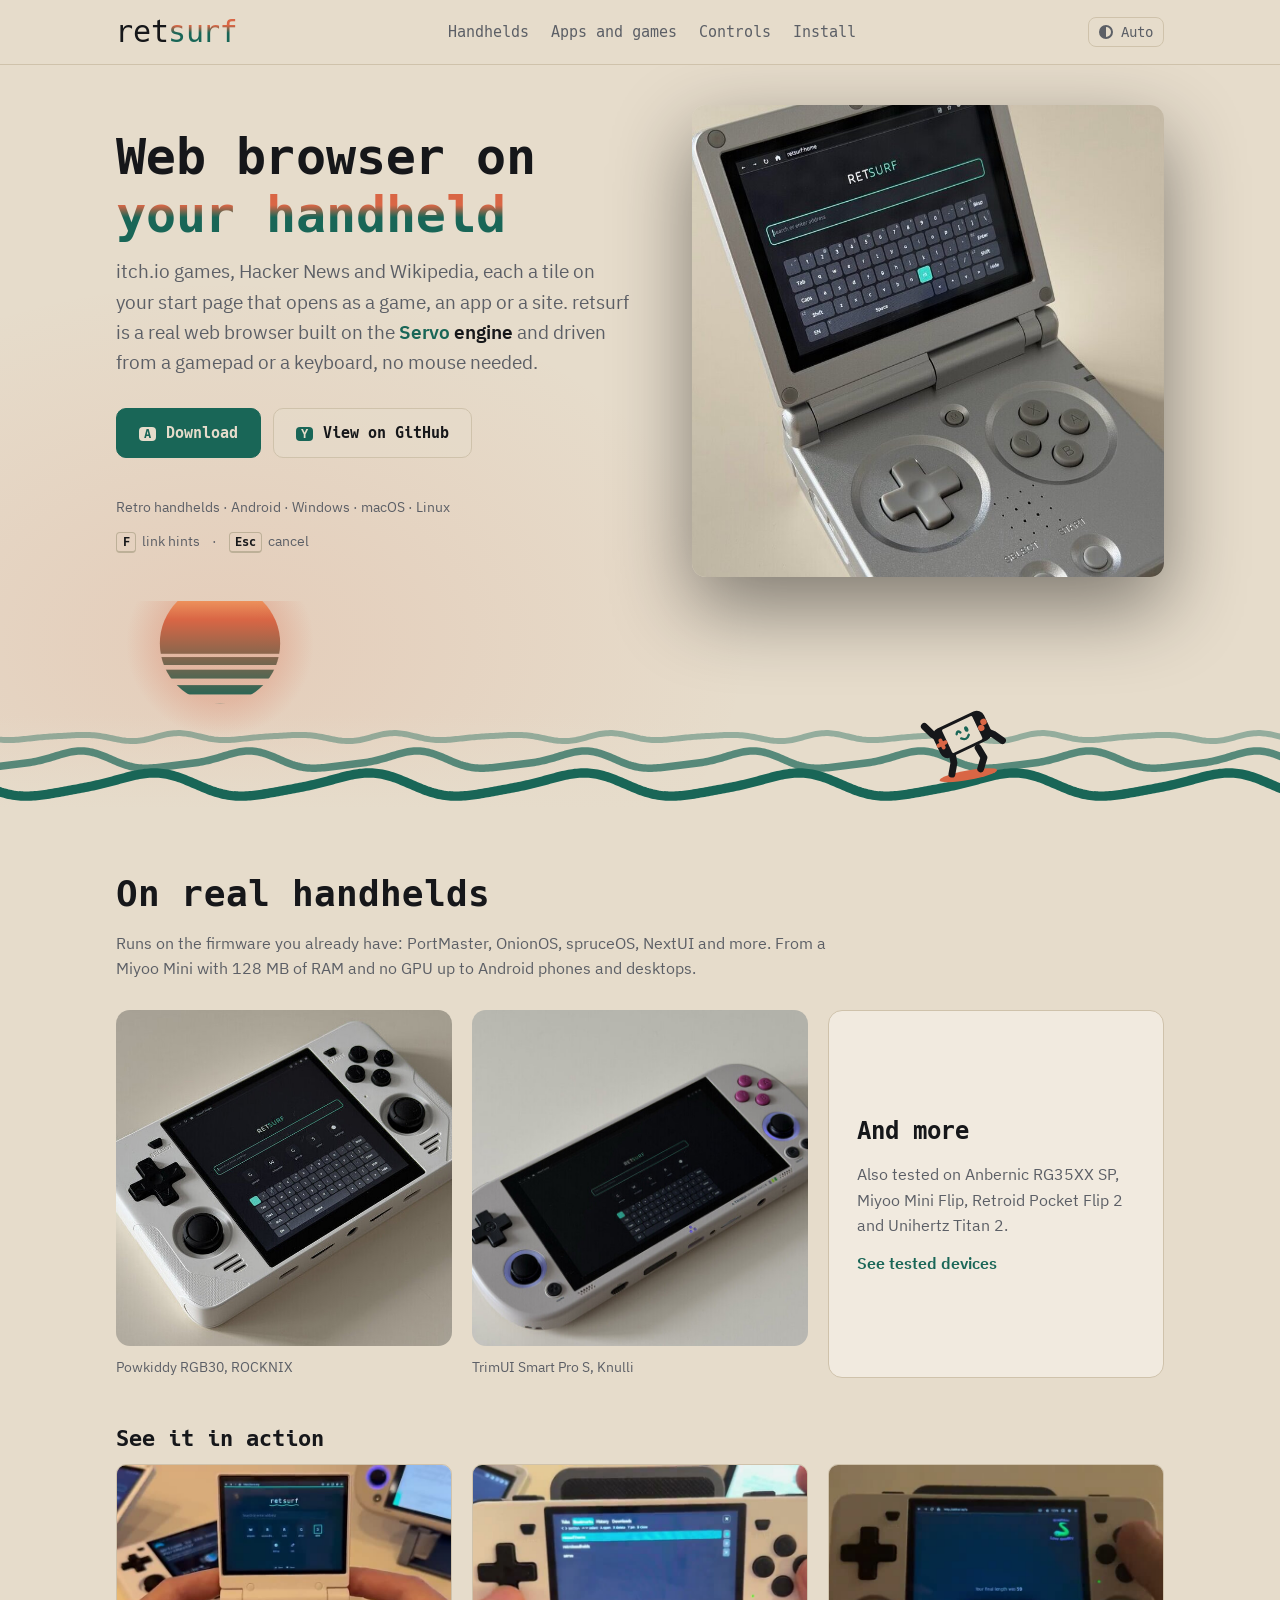
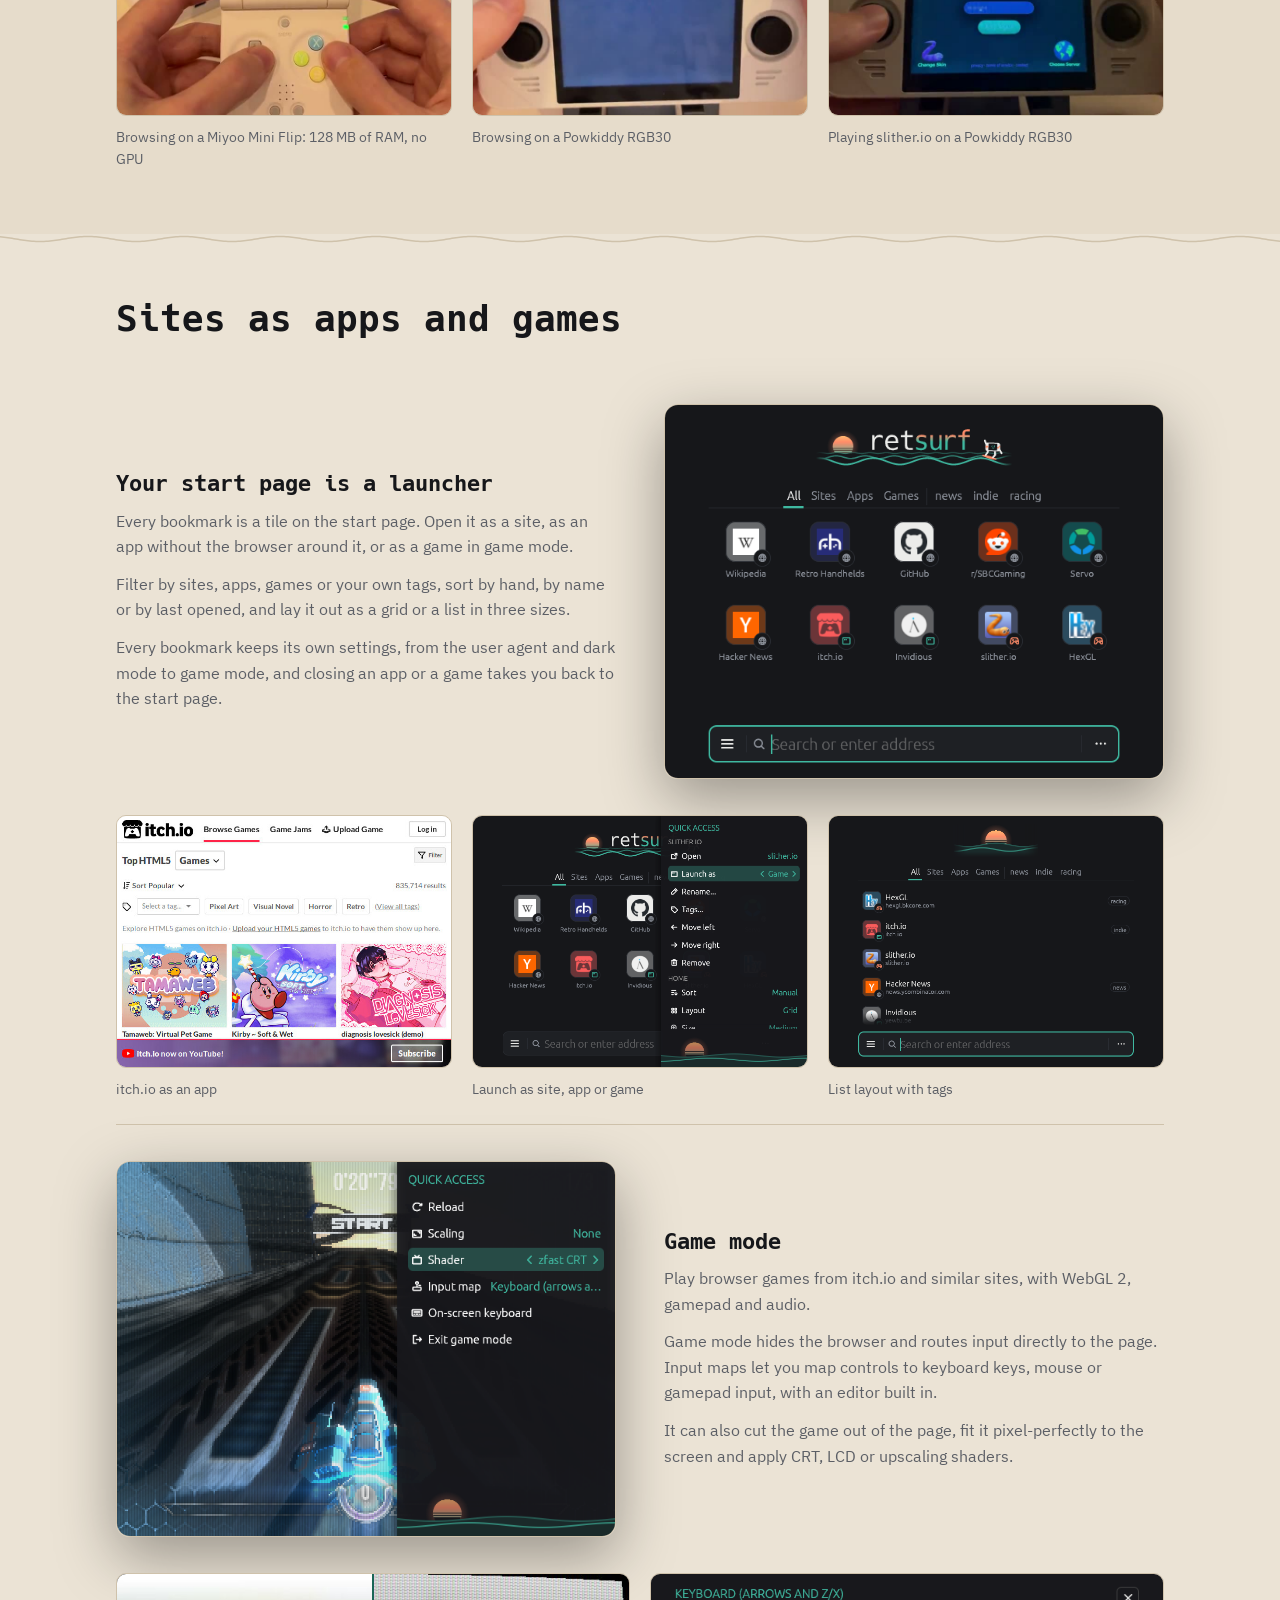
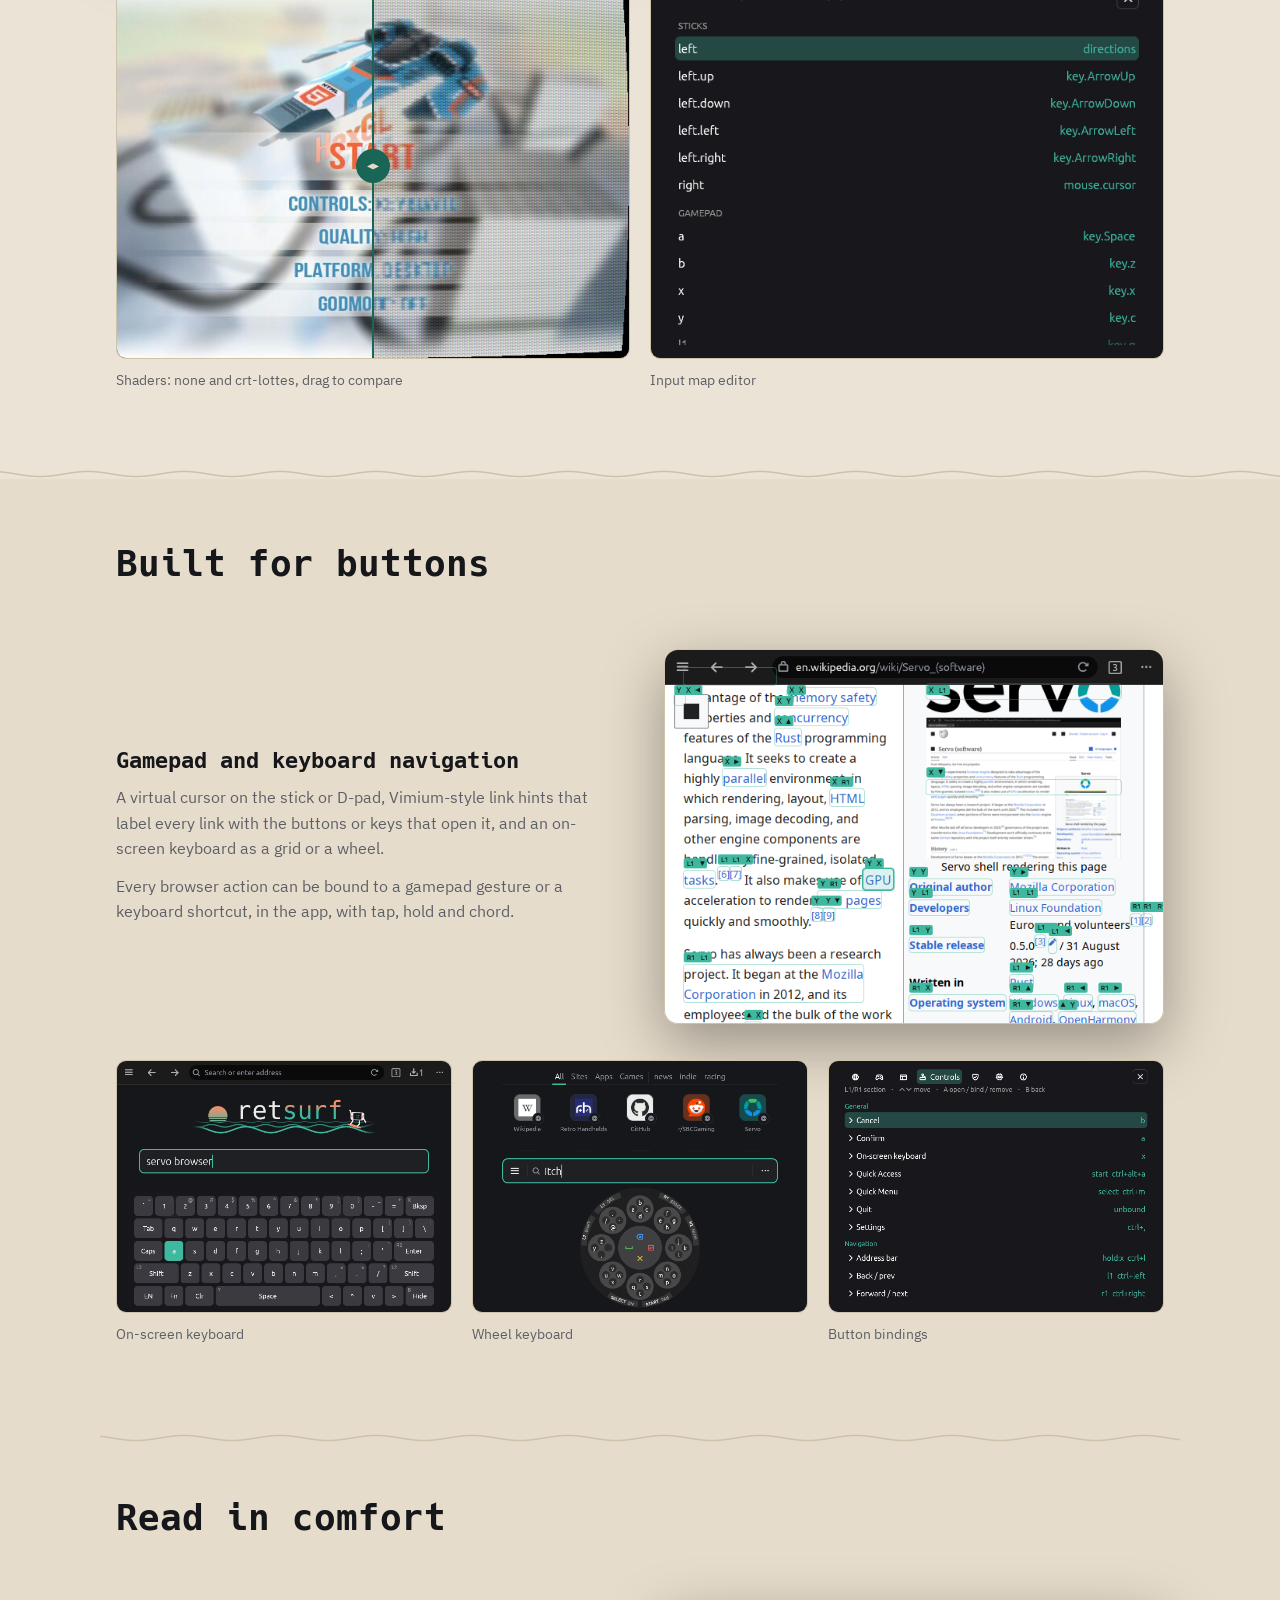
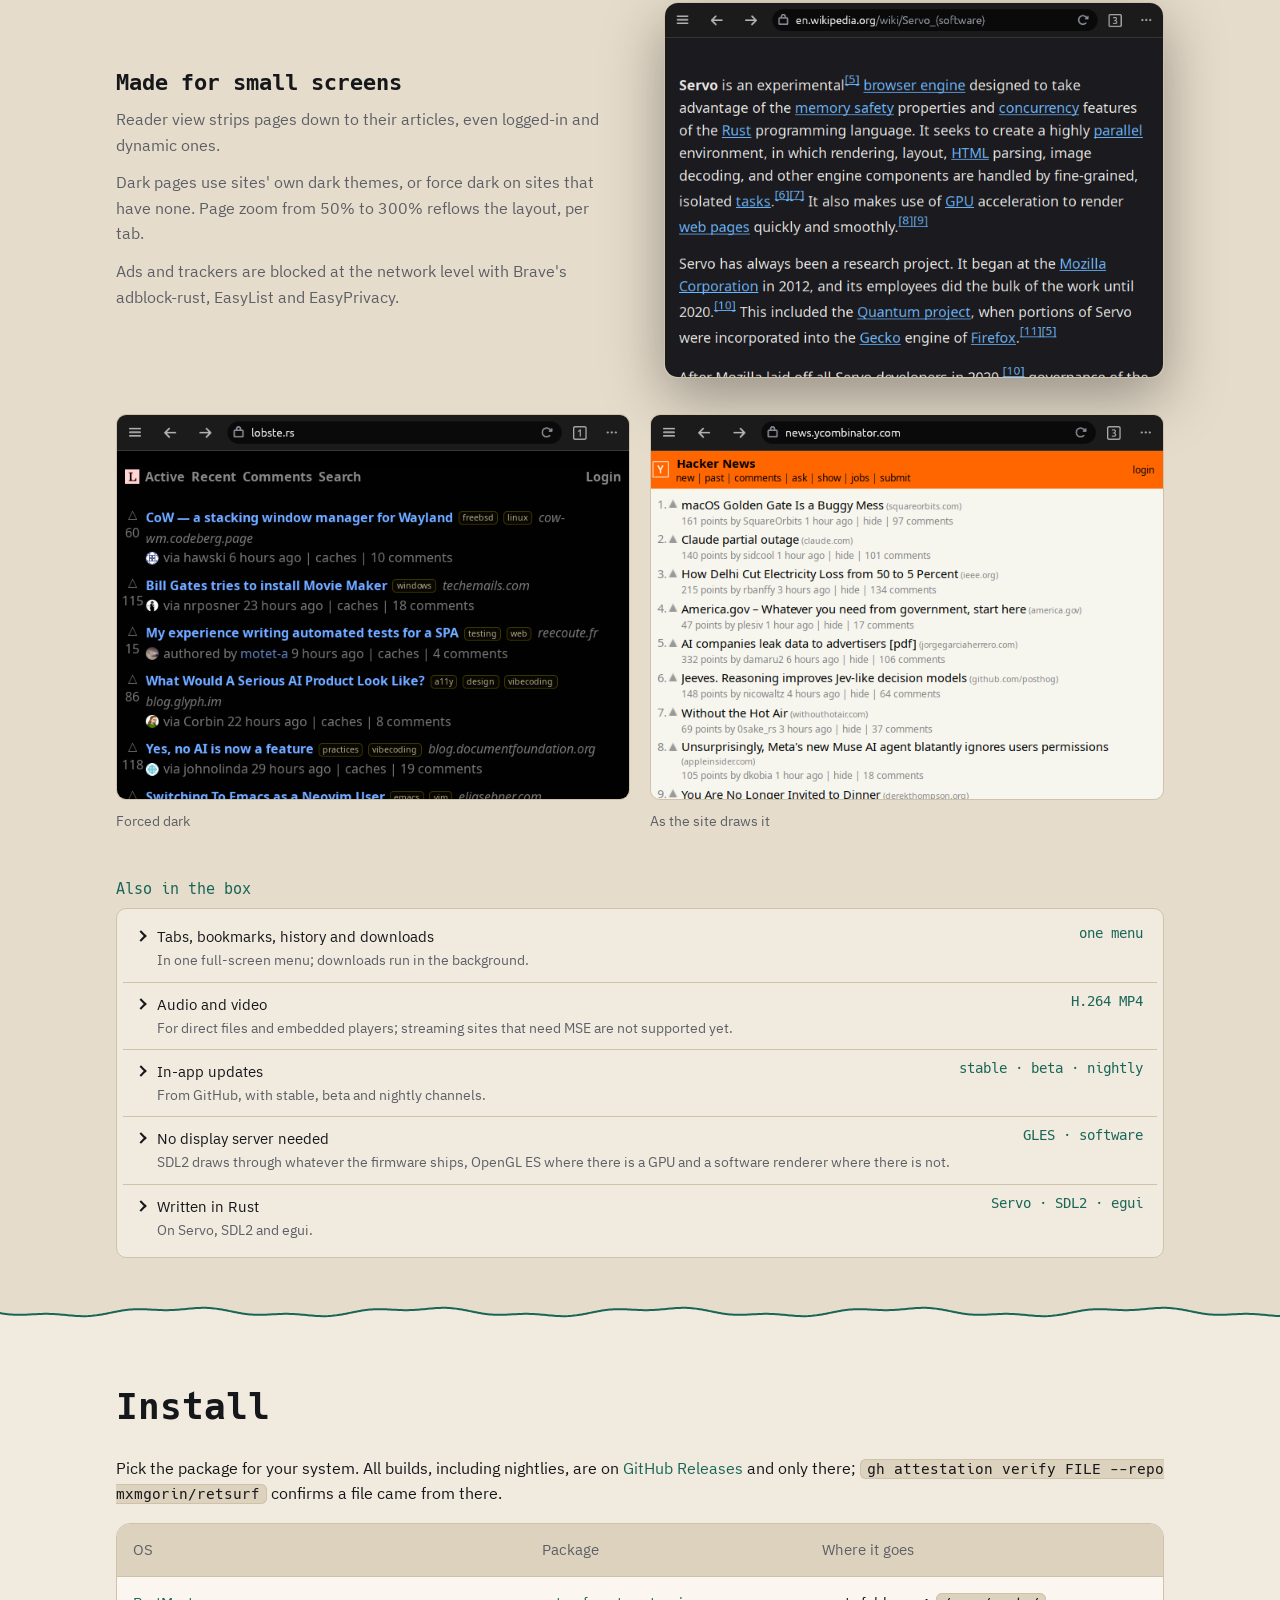
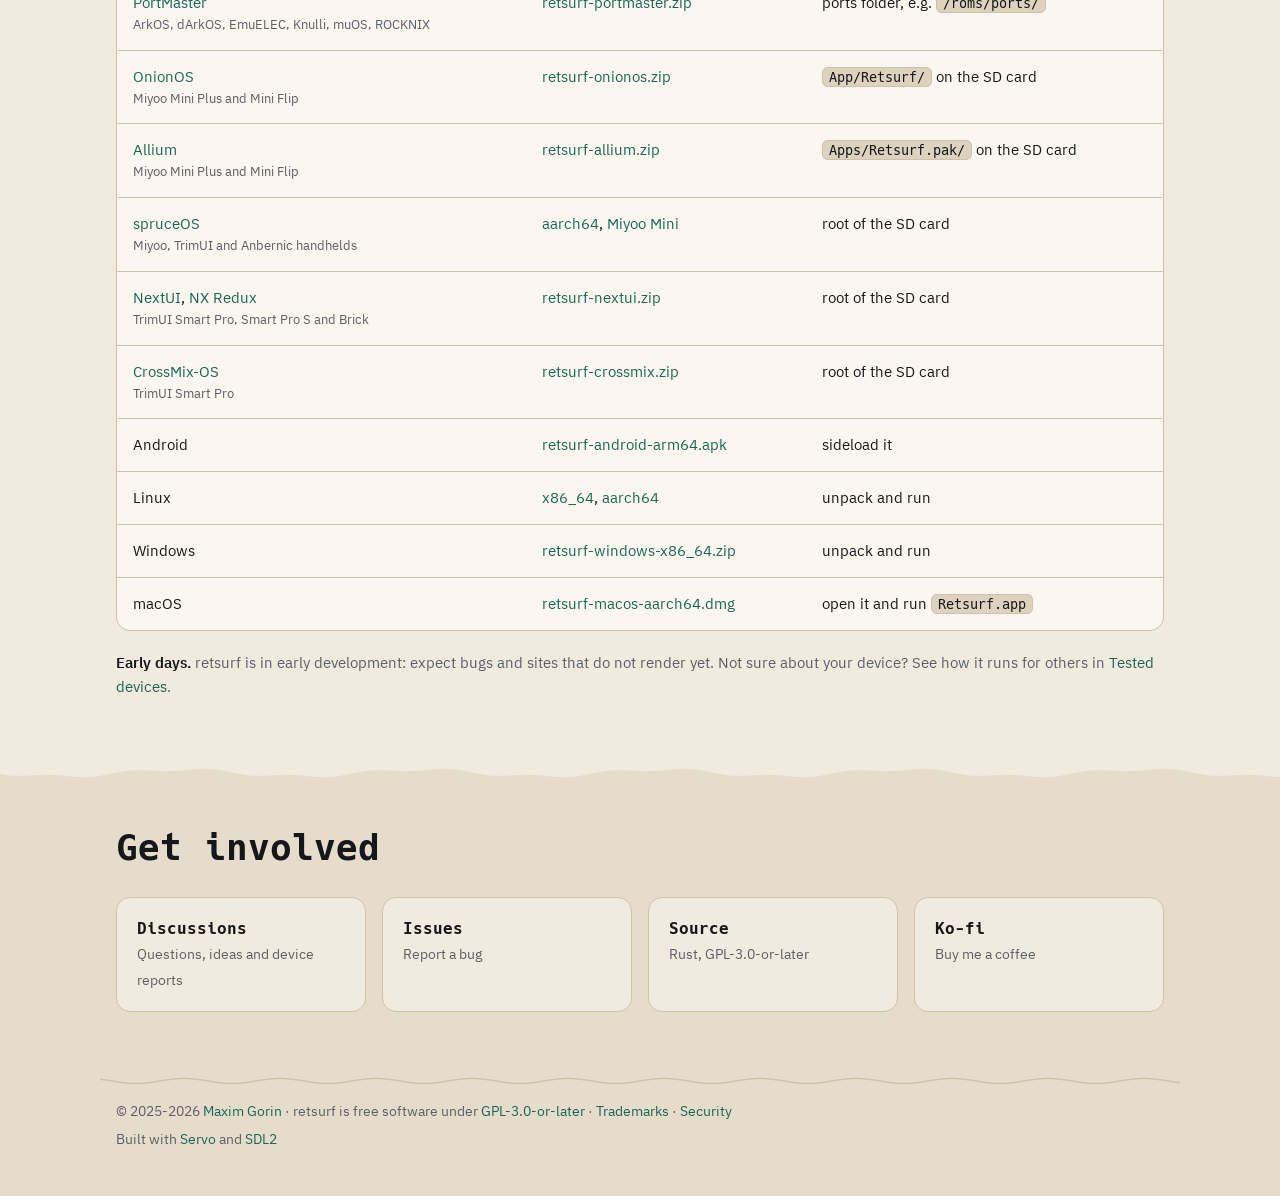
==== commit d64aef83: "feat(site): app themes, Dusk default, picked in header" ====
--- a/index.html
+++ b/index.html
@@ -15,10 +15,12 @@
   <meta property="og:image:height" content="630">
   <meta property="og:image:alt" content="retsurf: web browser on your handheld, over a sunset sea with the surfing mascot">
   <meta name="twitter:card" content="summary_large_image">
-  <meta name="theme-color" content="#16171a">
+  <meta name="theme-color" content="#1c161f">
   <link rel="icon" href="retsurf.svg" type="image/svg+xml">
   <link rel="preload" href="fonts/IBMPlexSans-Regular-Latin1.woff2" as="font" type="font/woff2" crossorigin>
   <link rel="preload" href="fonts/hack-bold.woff2" as="font" type="font/woff2" crossorigin>
+  <!-- Before the styles: a theme picked on an earlier visit paints from the first frame. -->
+  <script>try { const theme = localStorage.getItem("theme"); if (theme) document.documentElement.dataset.theme = theme; } catch {}</script>
   <link rel="stylesheet" href="brand.css">
   <link rel="stylesheet" href="style.css">
   <script src="badges.js" defer></script>
@@ -26,6 +28,7 @@
   <script type="module" src="scroll.js"></script>
   <script type="module" src="pad.js"></script>
   <script type="module" src="compare.js"></script>
+  <script type="module" src="themes.js"></script>
 </head>
 <body>
   <header class="top">
@@ -37,6 +40,17 @@
         <a href="#buttons">Controls</a>
         <a href="#install">Install</a>
       </nav>
+      <div class="theme-menu" hidden>
+        <button type="button" class="theme-toggle" aria-haspopup="true" aria-expanded="false"><span class="theme-icon" aria-hidden="true"></span><span class="theme-name">Theme</span></button>
+        <div class="themes" role="menu" hidden>
+          <button type="button" role="menuitemradio" data-theme-pick="">Auto</button>
+          <button type="button" role="menuitemradio" data-theme-pick="night">Night</button>
+          <button type="button" role="menuitemradio" data-theme-pick="oled">OLED</button>
+          <button type="button" role="menuitemradio" data-theme-pick="dusk">Dusk</button>
+          <button type="button" role="menuitemradio" data-theme-pick="sand">Sand</button>
+          <button type="button" role="menuitemradio" data-theme-pick="dmg">DMG</button>
+        </div>
+      </div>
     </div>
   </header>
 
--- a/brand.css
+++ b/brand.css
@@ -1,15 +1,20 @@
 /* Generated by tools/brand.py; edit that, not this. */
 
-:root {
-  --sand: #e6dccb;
+/* The sand band, in its theme's band colors. */
+.band.sand {
+  --bg: var(--sand-bg);
+  --surface: var(--sand-surface);
+  --line: var(--sand-line);
+  --ink: var(--sand-ink);
+  --dim: var(--sand-dim);
+  --teal: var(--sand-teal);
   --shore-h: 20px;
 }
-.sand::before { background: url("images/brand/shore-top.svg") 0 100% repeat-x; }
-.sand::after { background: url("images/brand/shore-bottom.svg") 0 0 repeat-x; }
+.sand::before { background: var(--art-shore-top) 0 100% repeat-x; }
+.sand::after { background: var(--art-shore-bottom) 0 0 repeat-x; }
 
 .hero {
   --horizon-h: 208px;
-  --sun-y: 96px;
   --sun-wide: -420px;
   --sun-narrow: -110px;
   --surfer-wide: 330px;
@@ -17,30 +22,30 @@
 }
 
 .sun {
-  top: 2.25px;
+  top: var(--sun-top);
   width: 187.5px;
-  height: 133.9px;
+  height: var(--sun-h);
   margin-left: -93.75px;
-  background: url("images/brand/sun.svg") 0 0 / 100% 100% no-repeat;
+  background: var(--art-sun) 0 0 / 100% 100% no-repeat;
 }
 
 .sea-back {
   left: -216px;
-  background: url("images/brand/sea-back.svg") 50% 0 repeat-x;
+  background: var(--art-sea-back) 50% 0 repeat-x;
   animation: sea-back 30s linear infinite;
 }
 @keyframes sea-back { to { transform: translateX(216px); } }
 
 .sea-mid {
   left: -336px;
-  background: url("images/brand/sea-mid.svg") 50% 0 repeat-x;
+  background: var(--art-sea-mid) 50% 0 repeat-x;
   animation: sea-mid 20s linear infinite;
 }
 @keyframes sea-mid { to { transform: translateX(336px); } }
 
 .sea-front {
   left: -215px;
-  background: url("images/brand/sea-front.svg") 50% 0 repeat-x;
+  background: var(--art-sea-front) 50% 0 repeat-x;
   animation: sea-front 9s linear infinite;
 }
 @keyframes sea-front { to { transform: translateX(215px); } }
@@ -52,7 +57,7 @@
   margin-left: -39.9px;
   transform-origin: 39.9px 100%;
   transform: translateY(-3.48px) rotate(-10.34deg);
-  background: url("images/brand/surfer.svg") 0 0 / 100% 100% no-repeat;
+  background: var(--art-surfer) 0 0 / 100% 100% no-repeat;
   animation: surf 9s linear infinite;
 }
 @keyframes surf {
@@ -94,3 +99,240 @@
   97.22% { transform: translateY(-5.08px) rotate(-10.66deg); }
   100.00% { transform: translateY(-3.48px) rotate(-10.34deg); }
 }
+
+.board { background-image: var(--art-board); }
+/* The front wave meets a point behind the surfer this much sooner. */
+.legs {
+  margin-left: -99.9px;
+  background-image: var(--art-legs);
+  animation-delay: -2.512s;
+}
+
+/* The app's `dusk` theme. */
+:root,
+[data-theme="dusk"] {
+  color-scheme: dark;
+  --bg: #1c161f;
+  --surface: #261e29;
+  --line: #362c3a;
+  --keycap: #5a4c58;
+  --ink: #f0e6e2;
+  --dim: #9e8f98;
+  --teal: #3fb8a0;
+  --coral: #ff8c69;
+  --bg-rgb: 28, 22, 31;
+  --teal-rgb: 63, 184, 160;
+  --coral-rgb: 255, 140, 105;
+  --teal-hover: #56c1ab;
+  --band: #211a24;
+  --sand: #e6dccb;
+  --sand-bg: #f1eadf;
+  --sand-surface: #ddd2be;
+  --sand-line: #cfc2ab;
+  --sand-ink: #16171a;
+  --sand-dim: #5c5f66;
+  --sand-teal: #196657;
+  --sun-y: 110.4px;
+  --sun-top: 16.65px;
+  --sun-h: 119.5px;
+  --art-sun: url("images/brand/dusk/sun.svg");
+  --art-seam: url("images/brand/dusk/seam.svg");
+  --art-shore-top: url("images/brand/dusk/shore-top.svg");
+  --art-shore-bottom: url("images/brand/dusk/shore-bottom.svg");
+  --art-sea-back: url("images/brand/dusk/sea-back.svg");
+  --art-sea-mid: url("images/brand/dusk/sea-mid.svg");
+  --art-sea-front: url("images/brand/dusk/sea-front.svg");
+  --art-surfer: url("images/brand/dusk/surfer.svg");
+  --art-board: url("images/brand/dusk/board.svg");
+  --art-legs: url("images/brand/dusk/legs.svg");
+}
+
+/* The app's `night` theme. */
+[data-theme="night"] {
+  color-scheme: dark;
+  --bg: #16171a;
+  --surface: #1e2024;
+  --line: #2a2d33;
+  --keycap: #555555;
+  --ink: #ececea;
+  --dim: #8a8f98;
+  --teal: #3fb8a0;
+  --coral: #ff8c69;
+  --bg-rgb: 22, 23, 26;
+  --teal-rgb: 63, 184, 160;
+  --coral-rgb: 255, 140, 105;
+  --teal-hover: #56c1ab;
+  --band: #1a1b1f;
+  --sand: #e6dccb;
+  --sand-bg: #f1eadf;
+  --sand-surface: #ddd2be;
+  --sand-line: #cfc2ab;
+  --sand-ink: #16171a;
+  --sand-dim: #5c5f66;
+  --sand-teal: #196657;
+  --sun-y: 96px;
+  --sun-top: 2.25px;
+  --sun-h: 133.9px;
+  --art-sun: url("images/brand/sun.svg");
+  --art-seam: url("images/brand/seam.svg");
+  --art-shore-top: url("images/brand/shore-top.svg");
+  --art-shore-bottom: url("images/brand/shore-bottom.svg");
+  --art-sea-back: url("images/brand/sea-back.svg");
+  --art-sea-mid: url("images/brand/sea-mid.svg");
+  --art-sea-front: url("images/brand/sea-front.svg");
+  --art-surfer: url("images/brand/surfer.svg");
+  --art-board: url("images/brand/board.svg");
+  --art-legs: url("images/brand/legs.svg");
+}
+
+/* The app's `oled` theme. */
+[data-theme="oled"] {
+  color-scheme: dark;
+  --bg: #000000;
+  --surface: #101113;
+  --line: #222428;
+  --keycap: #555555;
+  --ink: #ececea;
+  --dim: #8a8f98;
+  --teal: #3fb8a0;
+  --coral: #ff8c69;
+  --bg-rgb: 0, 0, 0;
+  --teal-rgb: 63, 184, 160;
+  --coral-rgb: 255, 140, 105;
+  --teal-hover: #56c1ab;
+  --band: #080809;
+  --sand: #e6dccb;
+  --sand-bg: #f1eadf;
+  --sand-surface: #ddd2be;
+  --sand-line: #cfc2ab;
+  --sand-ink: #16171a;
+  --sand-dim: #5c5f66;
+  --sand-teal: #196657;
+  --sun-y: 126px;
+  --sun-top: 32.25px;
+  --sun-h: 103.9px;
+  --art-sun: url("images/brand/oled/sun.svg");
+  --art-seam: url("images/brand/oled/seam.svg");
+  --art-shore-top: url("images/brand/oled/shore-top.svg");
+  --art-shore-bottom: url("images/brand/oled/shore-bottom.svg");
+  --art-sea-back: url("images/brand/oled/sea-back.svg");
+  --art-sea-mid: url("images/brand/oled/sea-mid.svg");
+  --art-sea-front: url("images/brand/oled/sea-front.svg");
+  --art-surfer: url("images/brand/oled/surfer.svg");
+  --art-board: url("images/brand/oled/board.svg");
+  --art-legs: url("images/brand/oled/legs.svg");
+}
+
+/* The app's `sand` theme. */
+[data-theme="sand"] {
+  color-scheme: light;
+  --bg: #e6dccb;
+  --surface: #f1eadf;
+  --line: #cfc2ab;
+  --keycap: #bdb098;
+  --ink: #16171a;
+  --dim: #5c5f66;
+  --teal: #196657;
+  --coral: #d96645;
+  --bg-rgb: 230, 220, 203;
+  --teal-rgb: 25, 102, 87;
+  --coral-rgb: 217, 102, 69;
+  --teal-hover: #35786b;
+  --band: #ebe3d5;
+  --sand: #f1eadf;
+  --sand-bg: #fbf7f0;
+  --sand-surface: #ddd2be;
+  --sand-line: #cfc2ab;
+  --sand-ink: #16171a;
+  --sand-dim: #5c5f66;
+  --sand-teal: #196657;
+  --sun-y: 42px;
+  --sun-top: -51.75px;
+  --sun-h: 187.5px;
+  --art-sun: url("images/brand/sand/sun.svg");
+  --art-seam: url("images/brand/sand/seam.svg");
+  --art-shore-top: url("images/brand/sand/shore-top.svg");
+  --art-shore-bottom: url("images/brand/sand/shore-bottom.svg");
+  --art-sea-back: url("images/brand/sand/sea-back.svg");
+  --art-sea-mid: url("images/brand/sand/sea-mid.svg");
+  --art-sea-front: url("images/brand/sand/sea-front.svg");
+  --art-surfer: url("images/brand/sand/surfer.svg");
+  --art-board: url("images/brand/sand/board.svg");
+  --art-legs: url("images/brand/sand/legs.svg");
+}
+@media (prefers-color-scheme: light) {
+  :root:not([data-theme]) {
+    color-scheme: light;
+    --bg: #e6dccb;
+    --surface: #f1eadf;
+    --line: #cfc2ab;
+    --keycap: #bdb098;
+    --ink: #16171a;
+    --dim: #5c5f66;
+    --teal: #196657;
+    --coral: #d96645;
+    --bg-rgb: 230, 220, 203;
+    --teal-rgb: 25, 102, 87;
+    --coral-rgb: 217, 102, 69;
+    --teal-hover: #35786b;
+    --band: #ebe3d5;
+    --sand: #f1eadf;
+    --sand-bg: #fbf7f0;
+    --sand-surface: #ddd2be;
+    --sand-line: #cfc2ab;
+    --sand-ink: #16171a;
+    --sand-dim: #5c5f66;
+    --sand-teal: #196657;
+    --sun-y: 42px;
+    --sun-top: -51.75px;
+    --sun-h: 187.5px;
+    --art-sun: url("images/brand/sand/sun.svg");
+    --art-seam: url("images/brand/sand/seam.svg");
+    --art-shore-top: url("images/brand/sand/shore-top.svg");
+    --art-shore-bottom: url("images/brand/sand/shore-bottom.svg");
+    --art-sea-back: url("images/brand/sand/sea-back.svg");
+    --art-sea-mid: url("images/brand/sand/sea-mid.svg");
+    --art-sea-front: url("images/brand/sand/sea-front.svg");
+    --art-surfer: url("images/brand/sand/surfer.svg");
+    --art-board: url("images/brand/sand/board.svg");
+    --art-legs: url("images/brand/sand/legs.svg");
+  }
+}
+
+/* The app's `dmg` theme. */
+[data-theme="dmg"] {
+  color-scheme: light;
+  --bg: #9bbc0f;
+  --surface: #8bac0f;
+  --line: #306230;
+  --keycap: #306230;
+  --ink: #0f380f;
+  --dim: #306230;
+  --teal: #306230;
+  --coral: #0f380f;
+  --bg-rgb: 155, 188, 15;
+  --teal-rgb: 48, 98, 48;
+  --coral-rgb: 15, 56, 15;
+  --teal-hover: #497549;
+  --band: #93b40f;
+  --sand: #8bac0f;
+  --sand-bg: #8bac0f;
+  --sand-surface: #8bac0f;
+  --sand-line: #306230;
+  --sand-ink: #0f380f;
+  --sand-dim: #306230;
+  --sand-teal: #306230;
+  --sun-y: 96px;
+  --sun-top: 2.25px;
+  --sun-h: 133.9px;
+  --art-sun: url("images/brand/dmg/sun.svg");
+  --art-seam: url("images/brand/dmg/seam.svg");
+  --art-shore-top: url("images/brand/dmg/shore-top.svg");
+  --art-shore-bottom: url("images/brand/dmg/shore-bottom.svg");
+  --art-sea-back: url("images/brand/dmg/sea-back.svg");
+  --art-sea-mid: url("images/brand/dmg/sea-mid.svg");
+  --art-sea-front: url("images/brand/dmg/sea-front.svg");
+  --art-surfer: url("images/brand/dmg/surfer.svg");
+  --art-board: url("images/brand/dmg/board.svg");
+  --art-legs: url("images/brand/dmg/legs.svg");
+}
--- a/style.css
+++ b/style.css
@@ -23,24 +23,14 @@
   font-display: swap;
 }
 
+/* Colors, color-scheme and the brand art come from brand.css, per theme. */
 :root {
-  --bg: #16171a;
-  --surface: #1e2024;
-  --band: #1a1b1f;
-  --line: #2c2f35;
-  --keycap: #4a4e56;
-  --ink: #ececea;
-  --dim: #9a9fa8;
-  --teal: #3fb8a0;
-  --coral: #ff8c69;
   --radius: 14px;
-  --seam: url("images/brand/seam.svg");
   --header-h: 64px;
   --gutter: 16px;
   --max: 1080px;
   --mono: "Hack", ui-monospace, "SFMono-Regular", Menlo, Consolas, monospace;
   --display: var(--mono);
-  color-scheme: dark;
 }
 
 * { box-sizing: border-box; }
@@ -81,7 +71,7 @@
 section.wrap { padding-top: 64px; padding-bottom: 64px; }
 
 /* Full-bleed band: alternates with the page background so sections read as separate. */
-.band { background: var(--seam) top center repeat-x, var(--seam) bottom center repeat-x, var(--band); }
+.band { background: var(--art-seam) top center repeat-x, var(--art-seam) bottom center repeat-x, var(--band); }
 
 h1, h2, h3 { font-family: var(--display); line-height: 1.15; margin: 0 0 12px; }
 h1 { font-size: clamp(30px, 5vw, 50px); font-weight: 700; }
@@ -108,7 +98,7 @@
   position: sticky;
   top: 0;
   z-index: 10;
-  background: rgba(22, 23, 26, 0.94);
+  background: rgba(var(--bg-rgb), 0.94);
   border-bottom: 1px solid var(--line);
 }
 .top .wrap {
@@ -134,6 +124,56 @@
 }
 .top nav a:hover, .top nav a.current { color: var(--ink); border-bottom-color: var(--teal); text-decoration: none; }
 
+/* Theme menu: a toggle naming the theme in force, over a list in the app's menu style. */
+.theme-menu { position: relative; align-self: center; margin-left: 22px; }
+.theme-toggle {
+  display: flex;
+  align-items: center;
+  gap: 8px;
+  padding: 6px 10px;
+  border: 1px solid var(--line);
+  border-radius: 8px;
+  background: none;
+  color: var(--dim);
+  font: 14px var(--mono);
+  cursor: pointer;
+}
+.theme-toggle:hover, .theme-toggle[aria-expanded="true"] { color: var(--ink); border-color: var(--teal); }
+/* Half lit, half dark: the usual mark for a light or dark choice. */
+.theme-icon {
+  width: 14px;
+  height: 14px;
+  border: 2px solid currentColor;
+  border-radius: 50%;
+  background: linear-gradient(90deg, currentColor 50%, transparent 50%);
+}
+.themes {
+  position: absolute;
+  top: calc(100% + 8px);
+  right: 0;
+  min-width: 140px;
+  padding: 6px;
+  background: var(--surface);
+  border: 1px solid var(--line);
+  border-radius: 10px;
+  box-shadow: 0 12px 32px rgba(0, 0, 0, 0.35);
+}
+.themes button {
+  display: block;
+  width: 100%;
+  padding: 7px 12px;
+  border: 1px solid transparent;
+  border-radius: 6px;
+  background: none;
+  color: var(--ink);
+  font: 14px var(--mono);
+  text-align: left;
+  cursor: pointer;
+}
+.themes button:hover { background: rgba(var(--teal-rgb), 0.12); }
+/* The theme in force, as the app marks its selected row. */
+.themes button.current { background: rgba(var(--teal-rgb), 0.18); border-color: var(--teal); }
+
 /* Hero */
 
 .hero {
@@ -151,7 +191,7 @@
   left: 0;
   right: 0;
   bottom: 0;
-  background: radial-gradient(760px 520px at calc(50% + var(--sun-dx)) calc(100% - var(--horizon-h) + var(--sun-y)), rgba(255, 140, 105, 0.13), transparent 70%);
+  background: radial-gradient(760px 520px at calc(50% + var(--sun-dx)) calc(100% - var(--horizon-h) + var(--sun-y)), rgba(var(--coral-rgb), 0.13), transparent 70%);
   pointer-events: none;
 }
 
@@ -195,12 +235,12 @@
   font-family: var(--mono);
   font-weight: 700;
   font-size: 15px;
-  background: rgba(22, 23, 26, 0.6);
+  background: rgba(var(--bg-rgb), 0.6);
 }
 /* The app's selection: a teal wash ringed by solid teal. */
-.button:hover { text-decoration: none; border-color: var(--teal); background: rgba(63, 184, 160, 0.18); }
+.button:hover { text-decoration: none; border-color: var(--teal); background: rgba(var(--teal-rgb), 0.18); }
 .button.primary { background: var(--teal); border-color: var(--teal); color: var(--bg); }
-.button.primary:hover { background: #52c8b0; }
+.button.primary:hover { background: var(--teal-hover); }
 /* The pad button that presses it, labelled as the app labels its actions. */
 .button kbd { margin-right: 10px; }
 .button.primary kbd { background: var(--bg); color: var(--teal); }
@@ -270,6 +310,13 @@
   box-shadow: 0 30px 80px rgba(0, 0, 0, 0.45);
 }
 
+/* Not found: the hero alone, its horizon at the bottom of the screen. */
+.lost { display: flex; flex-direction: column; min-height: calc(100vh - var(--header-h)); }
+.lost .wrap { width: 100%; }
+.lost .horizon { margin-top: auto; }
+.lost .code { margin: 0 0 4px; font: 700 clamp(64px, 12vw, 120px)/1 var(--mono); }
+.lost .lead { margin-top: 12px; }
+
 /* Device photos */
 
 .devices {
@@ -321,7 +368,7 @@
   padding: 0 0 75%;
   border: 0;
   border-radius: 10px;
-  background: rgba(22, 23, 26, 0.35);
+  background: rgba(var(--bg-rgb), 0.35);
   cursor: pointer;
 }
 .play::before {
@@ -365,7 +412,7 @@
 .shots.two { grid-template-columns: repeat(2, minmax(0, 1fr)); }
 .sub-title { margin-top: 48px; }
 /* Two plain sections in a row: a seam keeps them apart. */
-section.wrap + section.wrap { background: var(--seam) top center repeat-x; }
+section.wrap + section.wrap { background: var(--art-seam) top center repeat-x; }
 .section-lead { color: var(--dim); max-width: 46em; margin: -12px 0 28px; }
 
 /* Like the app's Controls screen: a teal section label over rows, each a name with its
@@ -463,14 +510,8 @@
 
 /* Install */
 
-/* The beach: sand between two shorelines, in a palette the components inside pick up. */
+/* The beach: sand between two shorelines; brand.css gives it the app's Sand palette. */
 .band.sand {
-  --bg: #f1eadf;
-  --surface: #e0d5c2;
-  --line: #cfc2ab;
-  --ink: #16171a;
-  --dim: #5c5f66;
-  --teal: #196657;
   position: relative;
   color: var(--ink);
   background: var(--sand);
@@ -516,7 +557,7 @@
 /* Footer */
 
 footer {
-  background: var(--seam) top center repeat-x;
+  background: var(--art-seam) top center repeat-x;
   padding-top: 24px;
   padding-bottom: 40px;
   color: var(--dim);
@@ -527,6 +568,9 @@
 /* Narrow screens */
 
 @media (max-width: 860px) {
+  .top nav { gap: 16px; }
+  .theme-menu { margin-left: 16px; }
+  .theme-name { display: none; }
   .hero-grid { grid-template-columns: minmax(0, 1fr); gap: 36px; }
   .hero { --sun-dx: var(--sun-narrow); --surfer-dx: var(--surfer-narrow); }
   .spot { grid-template-columns: minmax(0, 1fr); gap: 24px; }
@@ -539,7 +583,8 @@
   section, section.wrap { padding-top: 44px; padding-bottom: 44px; }
   .hero { padding-top: 16px; }
   .top nav { gap: 14px; }
-  .top nav a:not([href="#install"]) { display: none; }
+  .theme-menu { margin-left: 14px; }
+  .top nav a:not([href$="#install"]) { display: none; }
   .devices, .shots, .shots.two, .clips, .links, .also li { grid-template-columns: minmax(0, 1fr); }
   .also code { grid-column: 1; grid-row: auto; margin-top: 4px; }
 }
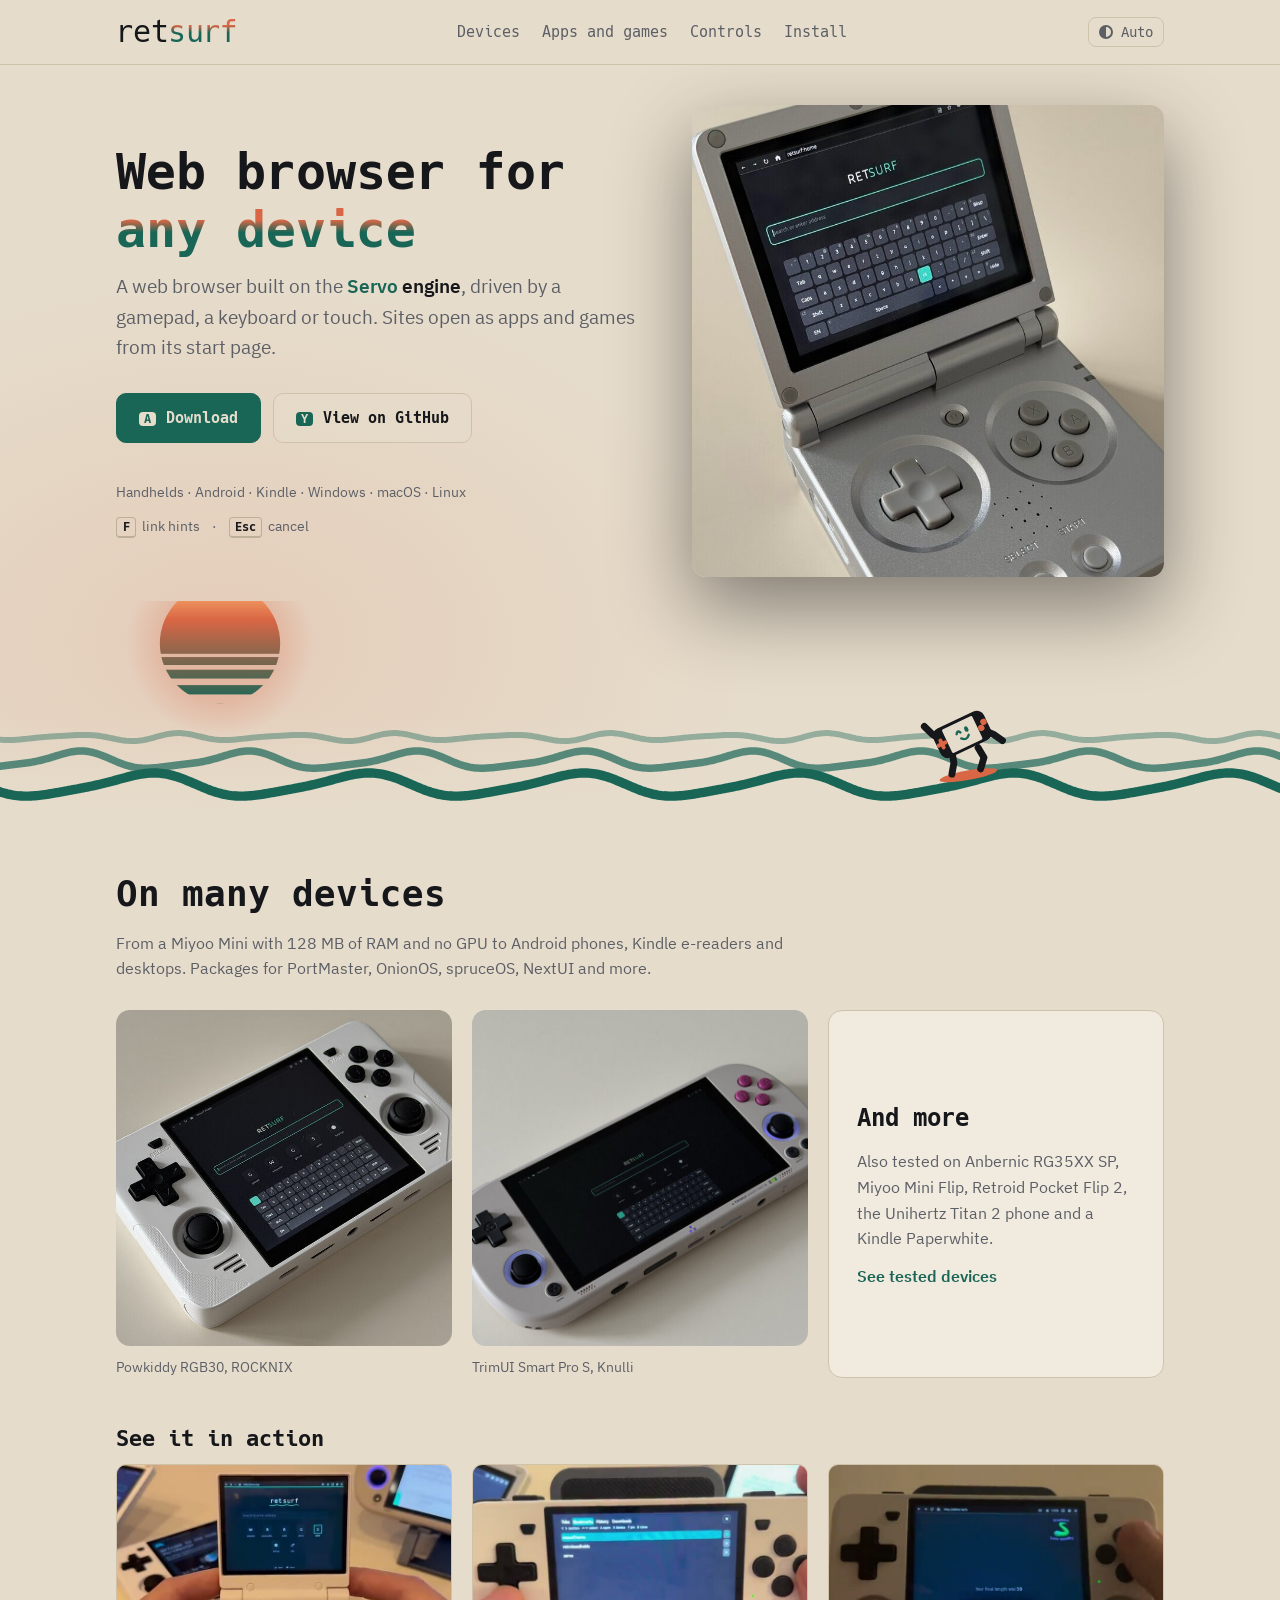
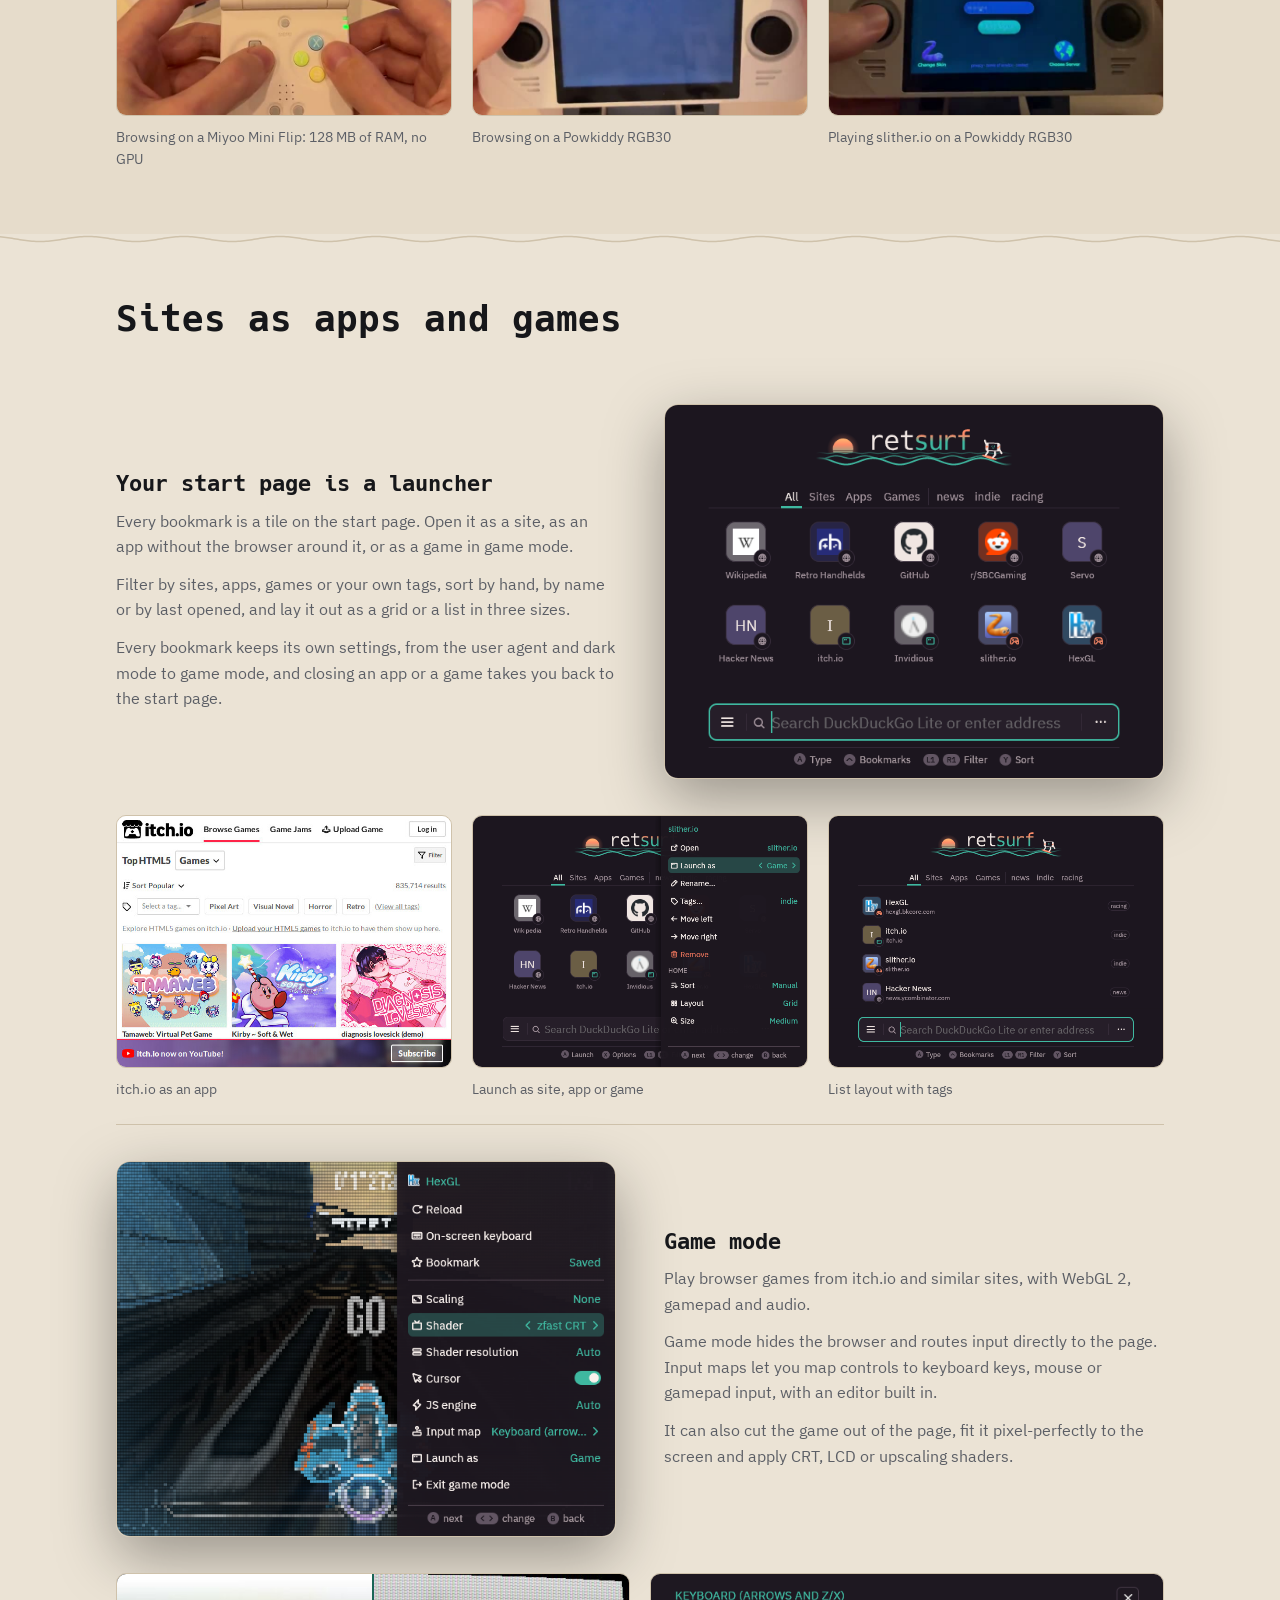
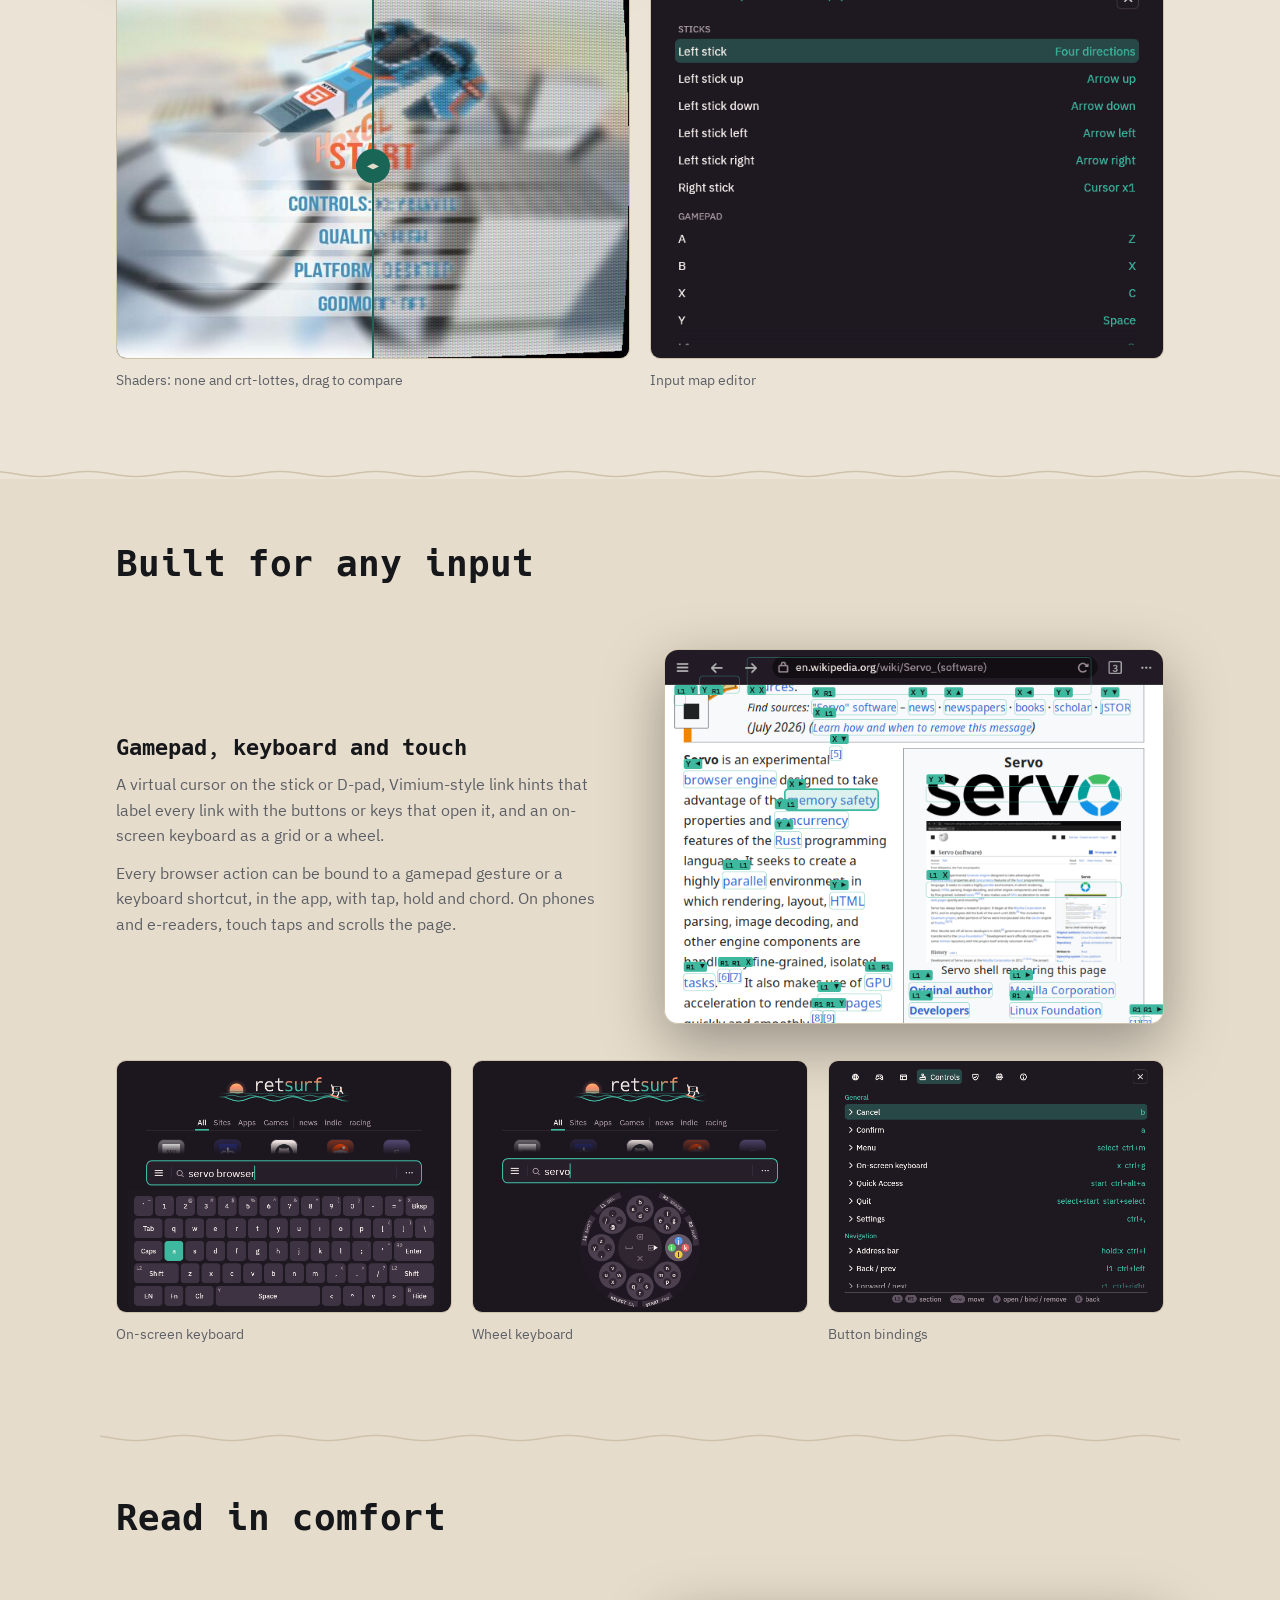
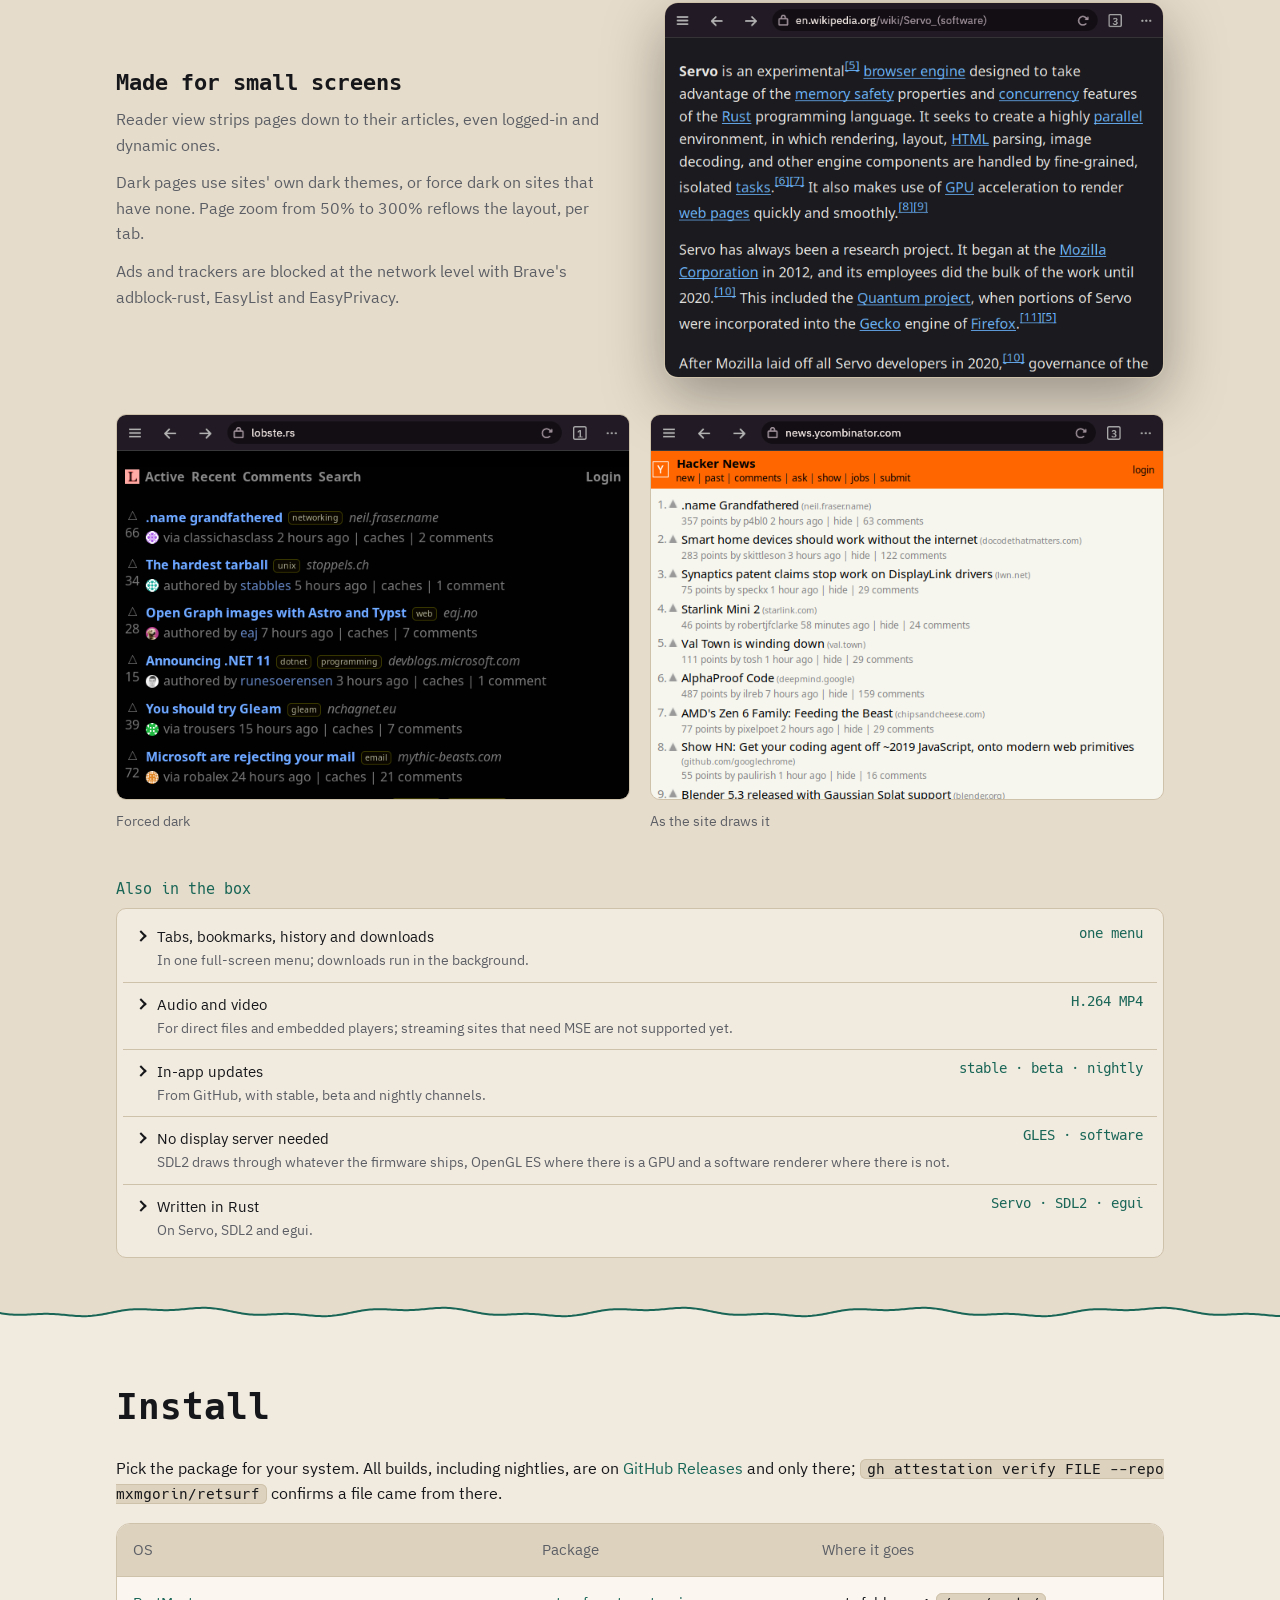
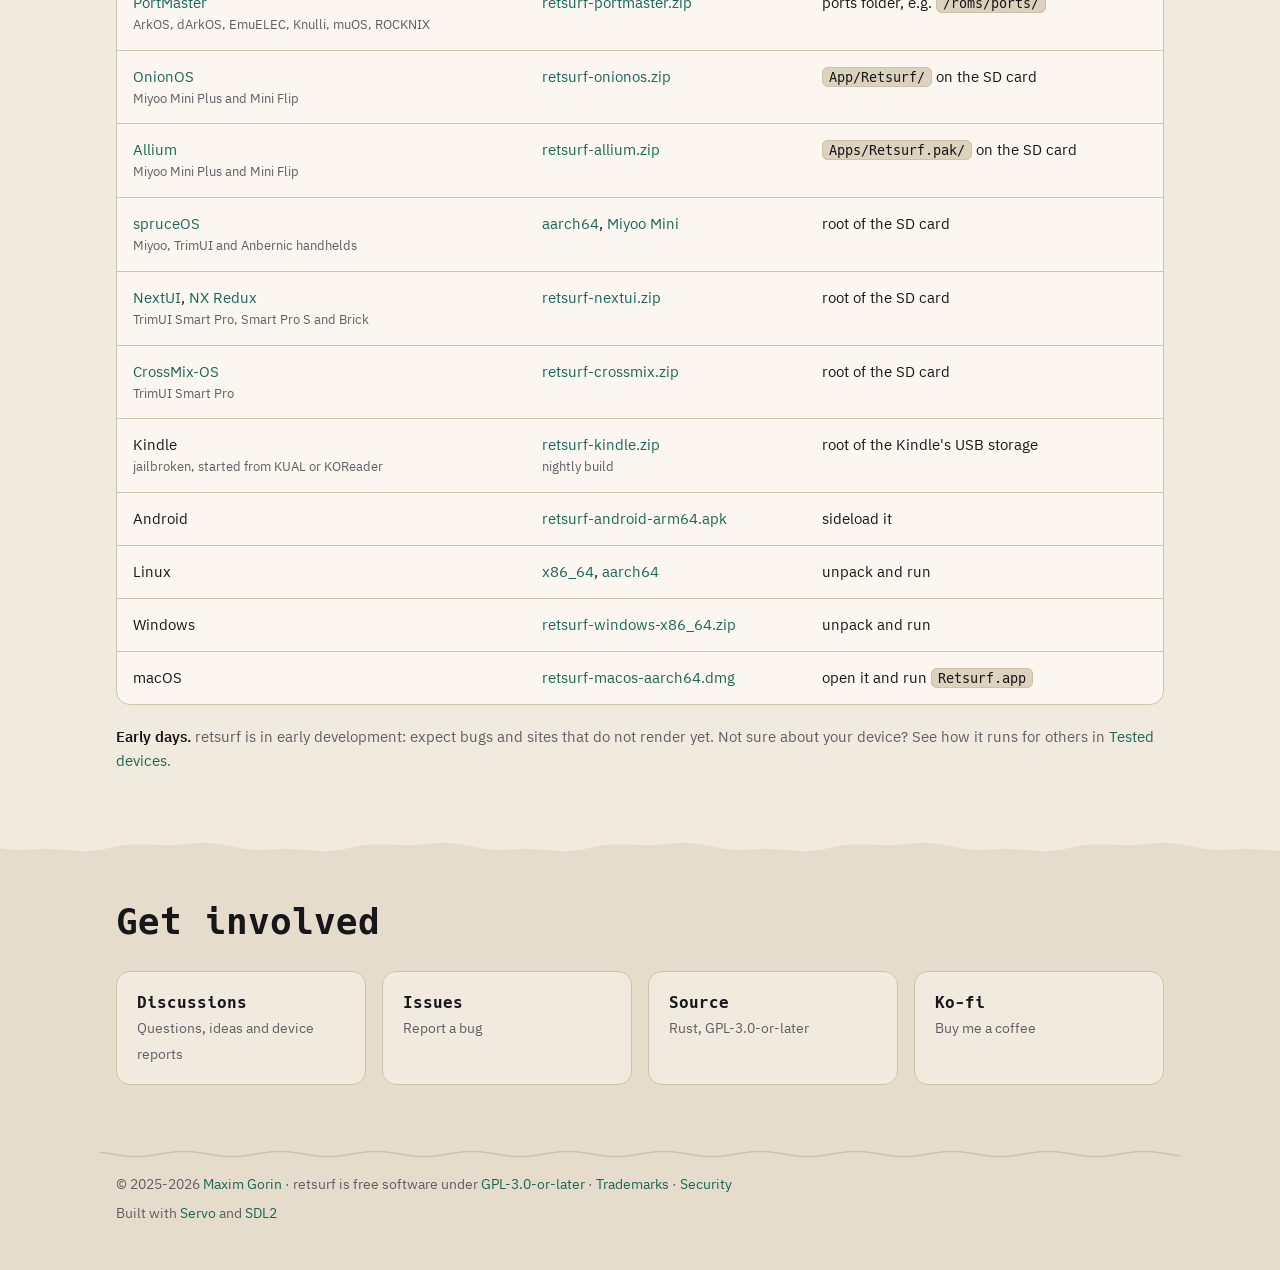
==== commit 8306a3d6: "feat(site): device-neutral copy, Kindle install row" ====
--- a/index.html
+++ b/index.html
@@ -3,17 +3,17 @@
 <head>
   <meta charset="utf-8">
   <meta name="viewport" content="width=device-width, initial-scale=1">
-  <title>retsurf - web browser on your handheld</title>
-  <meta name="description" content="retsurf turns sites into apps and games on your handheld: a web browser built on Servo for gamepad and keyboard. It runs on retro handhelds (PortMaster, OnionOS, Allium, spruceOS, CrossMix-OS, NextUI, NX Redux), Android, Linux, Windows and macOS.">
+  <title>retsurf - web browser for any device</title>
+  <meta name="description" content="retsurf is a web browser built on Servo that opens sites as apps and games and runs from a gamepad, a keyboard or touch. It works on retro handhelds (PortMaster, OnionOS, Allium, spruceOS, CrossMix-OS, NextUI, NX Redux), Android, Kindle e-readers, Linux, Windows and macOS.">
   <meta name="author" content="Maxim Gorin">
   <meta property="og:type" content="website">
   <meta property="og:url" content="https://retsurf.app/">
-  <meta property="og:title" content="retsurf - web browser on your handheld">
-  <meta property="og:description" content="Sites as apps and games on retro handhelds, Android and desktop. A real web browser built on Servo, driven from a gamepad or a keyboard.">
+  <meta property="og:title" content="retsurf - web browser for any device">
+  <meta property="og:description" content="Sites as apps and games on handhelds, phones, e-readers and desktops. A real web browser built on Servo, driven from a gamepad, a keyboard or touch.">
   <meta property="og:image" content="https://retsurf.app/images/retsurf-og.png">
   <meta property="og:image:width" content="1200">
   <meta property="og:image:height" content="630">
-  <meta property="og:image:alt" content="retsurf: web browser on your handheld, over a sunset sea with the surfing mascot">
+  <meta property="og:image:alt" content="retsurf: web browser for any device, over a sunset sea with the surfing mascot">
   <meta name="twitter:card" content="summary_large_image">
   <meta name="theme-color" content="#1c161f">
   <link rel="icon" href="retsurf.svg" type="image/svg+xml">
@@ -28,21 +28,25 @@
   <script type="module" src="scroll.js"></script>
   <script type="module" src="pad.js"></script>
   <script type="module" src="compare.js"></script>
+  <script type="module" src="menu.js"></script>
   <script type="module" src="themes.js"></script>
 </head>
 <body>
   <header class="top">
     <div class="wrap">
       <a class="brand" href="#">ret<span class="accent">surf</span></a>
-      <nav>
-        <a href="#hardware">Handhelds</a>
-        <a href="#apps">Apps and games</a>
-        <a href="#buttons">Controls</a>
-        <a href="#install">Install</a>
-      </nav>
-      <div class="theme-menu" hidden>
-        <button type="button" class="theme-toggle" aria-haspopup="true" aria-expanded="false"><span class="theme-icon" aria-hidden="true"></span><span class="theme-name">Theme</span></button>
-        <div class="themes" role="menu" hidden>
+      <div class="menu tabs-menu">
+        <button type="button" class="menu-toggle" aria-label="Menu" aria-expanded="false" hidden><span class="tabs-icon" aria-hidden="true"></span></button>
+        <nav>
+          <a href="#devices">Devices</a>
+          <a href="#apps">Apps and games</a>
+          <a href="#buttons">Controls</a>
+          <a href="#install">Install</a>
+        </nav>
+      </div>
+      <div class="menu theme-menu" hidden>
+        <button type="button" class="menu-toggle" aria-haspopup="true" aria-expanded="false"><span class="theme-icon" aria-hidden="true"></span><span class="theme-name">Theme</span></button>
+        <div class="themes" role="menu">
           <button type="button" role="menuitemradio" data-theme-pick="">Auto</button>
           <button type="button" role="menuitemradio" data-theme-pick="night">Night</button>
           <button type="button" role="menuitemradio" data-theme-pick="oled">OLED</button>
@@ -58,8 +62,8 @@
     <section class="hero">
       <div class="wrap hero-grid">
         <div class="hero-text">
-          <h1>Web browser on <span class="accent">your handheld</span></h1>
-          <p class="lead">itch.io games, Hacker News and Wikipedia, each a tile on your start page that opens as a game, an app or a site. retsurf is a real web browser built on the <strong><a href="https://servo.org/">Servo</a> engine</strong> and driven from a gamepad or a keyboard, no mouse needed.</p>
+          <h1>Web browser for <span class="accent">any device</span></h1>
+          <p class="lead">A web browser built on the <strong><a href="https://servo.org/">Servo</a> engine</strong>, driven by a gamepad, a keyboard or touch. Sites open as apps and games from its start page.</p>
           <div class="actions">
             <a class="button primary" href="#install" data-pad="a"><kbd>A</kbd>Download</a>
             <a class="button" href="https://github.com/mxmgorin/retsurf" data-pad="y"><kbd>Y</kbd>View on GitHub</a>
@@ -70,7 +74,7 @@
             <a class="badge" href="https://github.com/mxmgorin/retsurf">stars<b data-badge="stars"></b></a>
             <a class="badge" href="https://github.com/mxmgorin/retsurf/releases">downloads<b data-badge="downloads"></b></a>
           </div>
-          <p class="platforms">Retro handhelds &middot; Android &middot; Windows &middot; macOS &middot; Linux</p>
+          <p class="platforms">Handhelds &middot; Android &middot; Kindle &middot; Windows &middot; macOS &middot; Linux</p>
           <p class="hint-bar"><span><kbd>F</kbd>link hints</span><span><kbd>Esc</kbd>cancel</span></p>
         </div>
         <img class="hero-photo" src="images/retsurf-rg35xx-sp.jpg" alt="retsurf on an Anbernic RG35XX SP, the on-screen keyboard raised under the address field" width="800" height="800">
@@ -84,9 +88,9 @@
       </div>
     </section>
 
-    <section id="hardware" class="wrap">
-      <h2>On real handhelds</h2>
-      <p class="section-lead">Runs on the firmware you already have: PortMaster, OnionOS, spruceOS, NextUI and more. From a Miyoo Mini with 128 MB of RAM and no GPU up to Android phones and desktops.</p>
+    <section id="devices" class="wrap">
+      <h2>On many devices</h2>
+      <p class="section-lead">From a Miyoo Mini with 128 MB of RAM and no GPU to Android phones, Kindle e-readers and desktops. Packages for PortMaster, OnionOS, spruceOS, NextUI and more.</p>
       <div class="devices">
         <figure>
           <img src="images/retsurf-rgb30.jpg" alt="retsurf start page on a Powkiddy RGB30" width="660" height="660" loading="lazy">
@@ -98,7 +102,7 @@
         </figure>
         <a class="more" href="https://github.com/mxmgorin/retsurf/discussions/78">
           <strong>And more</strong>
-          <span>Also tested on Anbernic RG35XX SP, Miyoo Mini Flip, Retroid Pocket Flip 2 and Unihertz Titan 2.</span>
+          <span>Also tested on Anbernic RG35XX SP, Miyoo Mini Flip, Retroid Pocket Flip 2, the Unihertz Titan 2 phone and a Kindle Paperwhite.</span>
           <span class="go">See tested devices</span>
         </a>
       </div>
@@ -162,12 +166,12 @@
     </section>
 
     <section id="buttons" class="wrap">
-      <h2>Built for buttons</h2>
+      <h2>Built for any input</h2>
       <article class="spot">
         <div class="spot-text">
-          <h3>Gamepad and keyboard navigation</h3>
+          <h3>Gamepad, keyboard and touch</h3>
           <p>A virtual cursor on the stick or D-pad, Vimium-style link hints that label every link with the buttons or keys that open it, and an on-screen keyboard as a grid or a wheel.</p>
-          <p>Every browser action can be bound to a gamepad gesture or a keyboard shortcut, in the app, with tap, hold and chord.</p>
+          <p>Every browser action can be bound to a gamepad gesture or a keyboard shortcut, in the app, with tap, hold and chord. On phones and e-readers, touch taps and scrolls the page.</p>
         </div>
         <img class="spot-media" src="images/retsurf-hints.png" alt="Link hints over a Wikipedia article, each labeled with gamepad buttons" width="640" height="480" loading="lazy">
       </article>
@@ -245,6 +249,11 @@
                 <td>root of the SD card</td>
               </tr>
               <tr>
+                <td>Kindle<span class="sub">jailbroken, started from KUAL or KOReader</span></td>
+                <td><a href="https://github.com/mxmgorin/retsurf/releases/download/nightly/retsurf-kindle.zip">retsurf-kindle.zip</a><span class="sub">nightly build</span></td>
+                <td>root of the Kindle's USB storage</td>
+              </tr>
+              <tr>
                 <td>Android</td>
                 <td><a href="https://github.com/mxmgorin/retsurf/releases/latest/download/retsurf-android-arm64.apk">retsurf-android-arm64.apk</a></td>
                 <td>sideload it</td>
--- a/style.css
+++ b/style.css
@@ -75,6 +75,7 @@
 
 h1, h2, h3 { font-family: var(--display); line-height: 1.15; margin: 0 0 12px; }
 h1 { font-size: clamp(30px, 5vw, 50px); font-weight: 700; }
+h1 .accent { white-space: nowrap; }
 h2 { font-size: clamp(26px, 3.5vw, 36px); font-weight: 700; margin-bottom: 28px; }
 h3 { font-size: 22px; font-weight: 700; }
 
@@ -124,9 +125,9 @@
 }
 .top nav a:hover, .top nav a.current { color: var(--ink); border-bottom-color: var(--teal); text-decoration: none; }
 
-/* Theme menu: a toggle naming the theme in force, over a list in the app's menu style. */
-.theme-menu { position: relative; align-self: center; margin-left: 22px; }
-.theme-toggle {
+/* Header menus: a toggle over a list, which shows while the toggle is expanded. */
+.menu { position: relative; align-self: center; }
+.menu-toggle {
   display: flex;
   align-items: center;
   gap: 8px;
@@ -138,7 +139,22 @@
   font: 14px var(--mono);
   cursor: pointer;
 }
-.theme-toggle:hover, .theme-toggle[aria-expanded="true"] { color: var(--ink); border-color: var(--teal); }
+.menu-toggle:hover, .menu-toggle[aria-expanded="true"] { color: var(--ink); border-color: var(--teal); }
+
+/* The tabs' menu holds them on the header's full height; its toggle is for narrow screens. */
+.tabs-menu { display: flex; align-self: stretch; }
+.tabs-menu .menu-toggle { display: none; }
+/* Three bars: the usual mark for a menu. */
+.tabs-icon {
+  width: 16px;
+  height: 14px;
+  border-top: 2px solid currentColor;
+  border-bottom: 2px solid currentColor;
+  background: linear-gradient(currentColor, currentColor) center / 100% 2px no-repeat;
+}
+
+/* Theme menu: a toggle naming the theme in force, over a list in the app's menu style. */
+.theme-menu { margin-left: 22px; }
 /* Half lit, half dark: the usual mark for a light or dark choice. */
 .theme-icon {
   width: 14px;
@@ -147,6 +163,7 @@
   border-radius: 50%;
   background: linear-gradient(90deg, currentColor 50%, transparent 50%);
 }
+.menu-toggle[aria-expanded="false"] + .themes { display: none; }
 .themes {
   position: absolute;
   top: calc(100% + 8px);
@@ -579,12 +596,42 @@
   .shots, .clips { grid-template-columns: repeat(2, minmax(0, 1fr)); }
 }
 
+/* Narrower than the header's full row of tabs and theme toggle, scrollbar included. */
+@media (max-width: 680px) {
+  .top .wrap { gap: 8px; }
+  .theme-menu { margin-left: auto; }
+  .tabs-menu { order: 1; align-self: center; }
+  .tabs-menu .menu-toggle:not([hidden]) { display: flex; }
+  /* The tabs drop down under their toggle, as the theme list does. */
+  .menu-toggle[aria-expanded="false"] + nav { display: none; }
+  .top nav {
+    position: absolute;
+    top: calc(100% + 8px);
+    right: 0;
+    flex-direction: column;
+    gap: 0;
+    padding: 6px;
+    background: var(--surface);
+    border: 1px solid var(--line);
+    border-radius: 10px;
+    box-shadow: 0 12px 32px rgba(0, 0, 0, 0.35);
+    font-size: 14px;
+    white-space: nowrap;
+  }
+  .top nav a {
+    margin: 0;
+    padding: 7px 12px;
+    border: 1px solid transparent;
+    border-radius: 6px;
+    color: var(--ink);
+  }
+  .top nav a:hover { background: rgba(var(--teal-rgb), 0.12); border-color: transparent; }
+  .top nav a.current { background: rgba(var(--teal-rgb), 0.18); border-color: var(--teal); }
+}
+
 @media (max-width: 560px) {
   section, section.wrap { padding-top: 44px; padding-bottom: 44px; }
   .hero { padding-top: 16px; }
-  .top nav { gap: 14px; }
-  .theme-menu { margin-left: 14px; }
-  .top nav a:not([href$="#install"]) { display: none; }
   .devices, .shots, .shots.two, .clips, .links, .also li { grid-template-columns: minmax(0, 1fr); }
   .also code { grid-column: 1; grid-row: auto; margin-top: 4px; }
 }
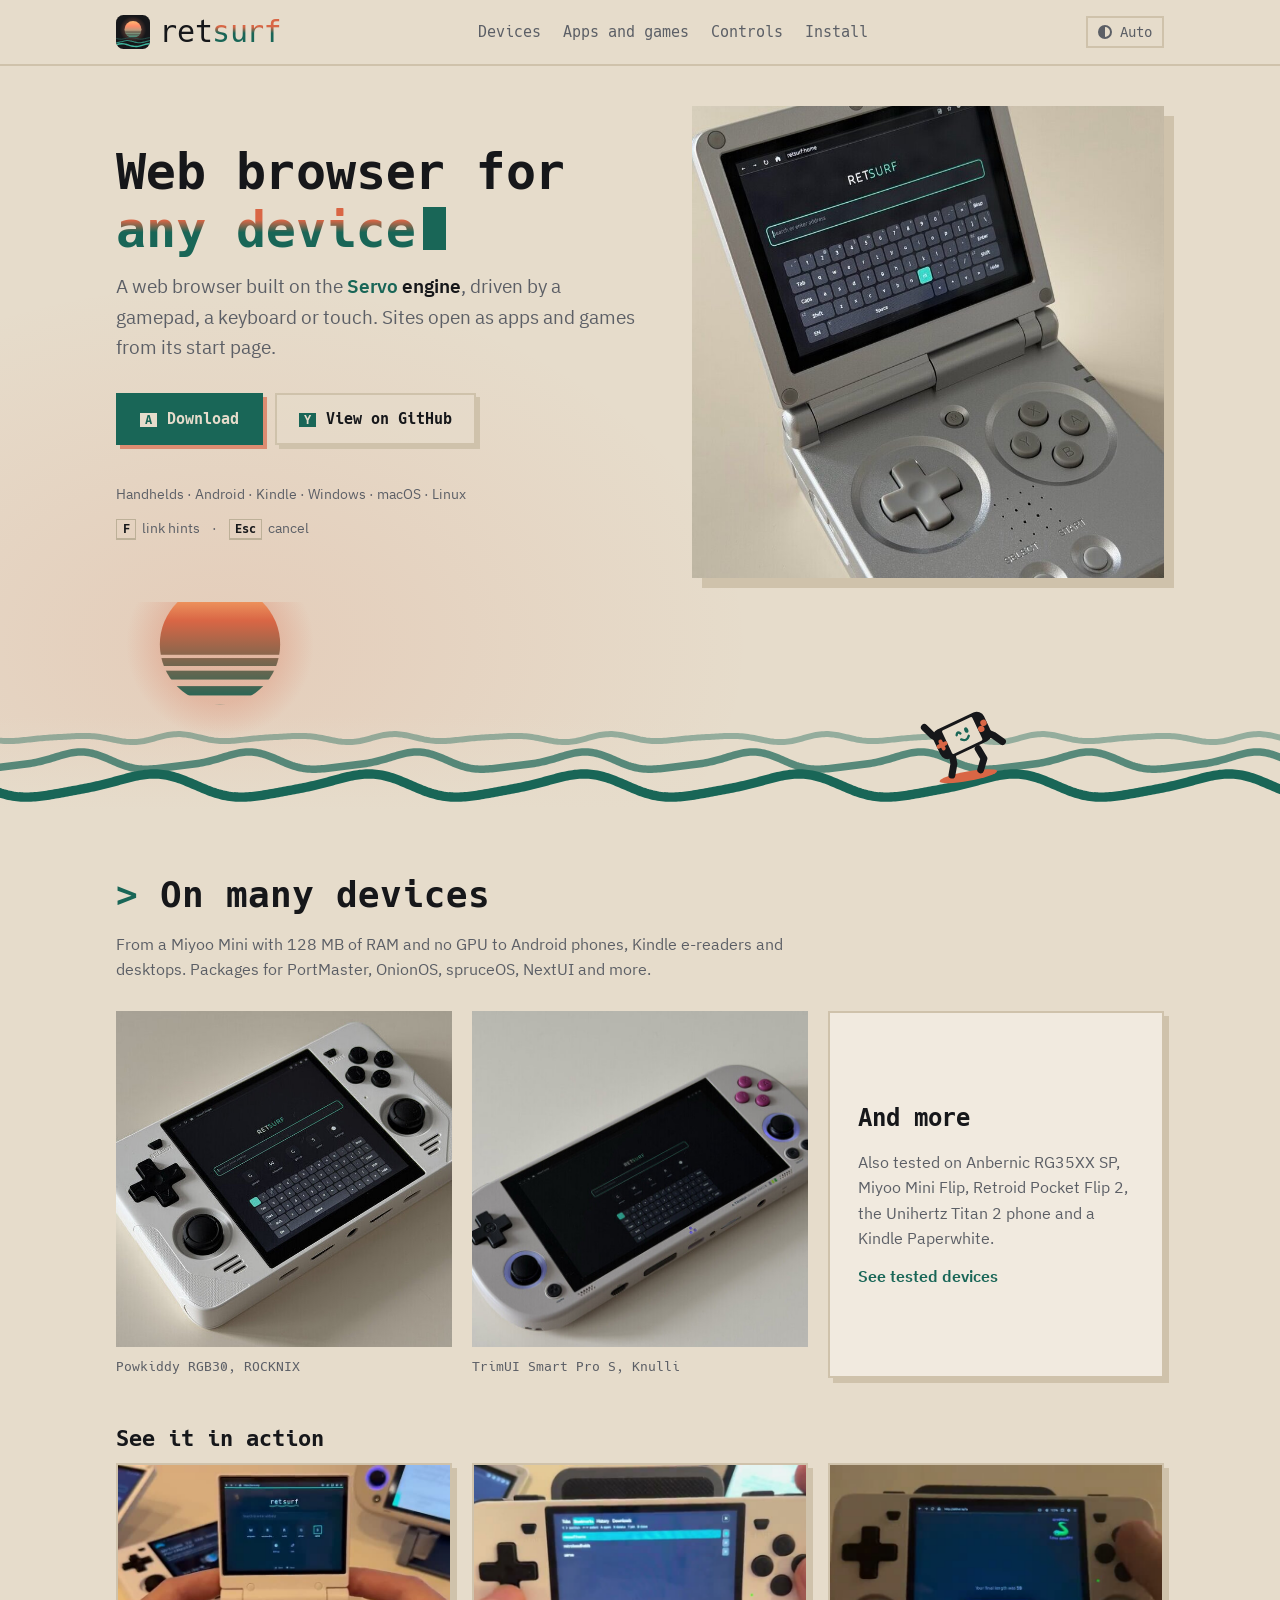
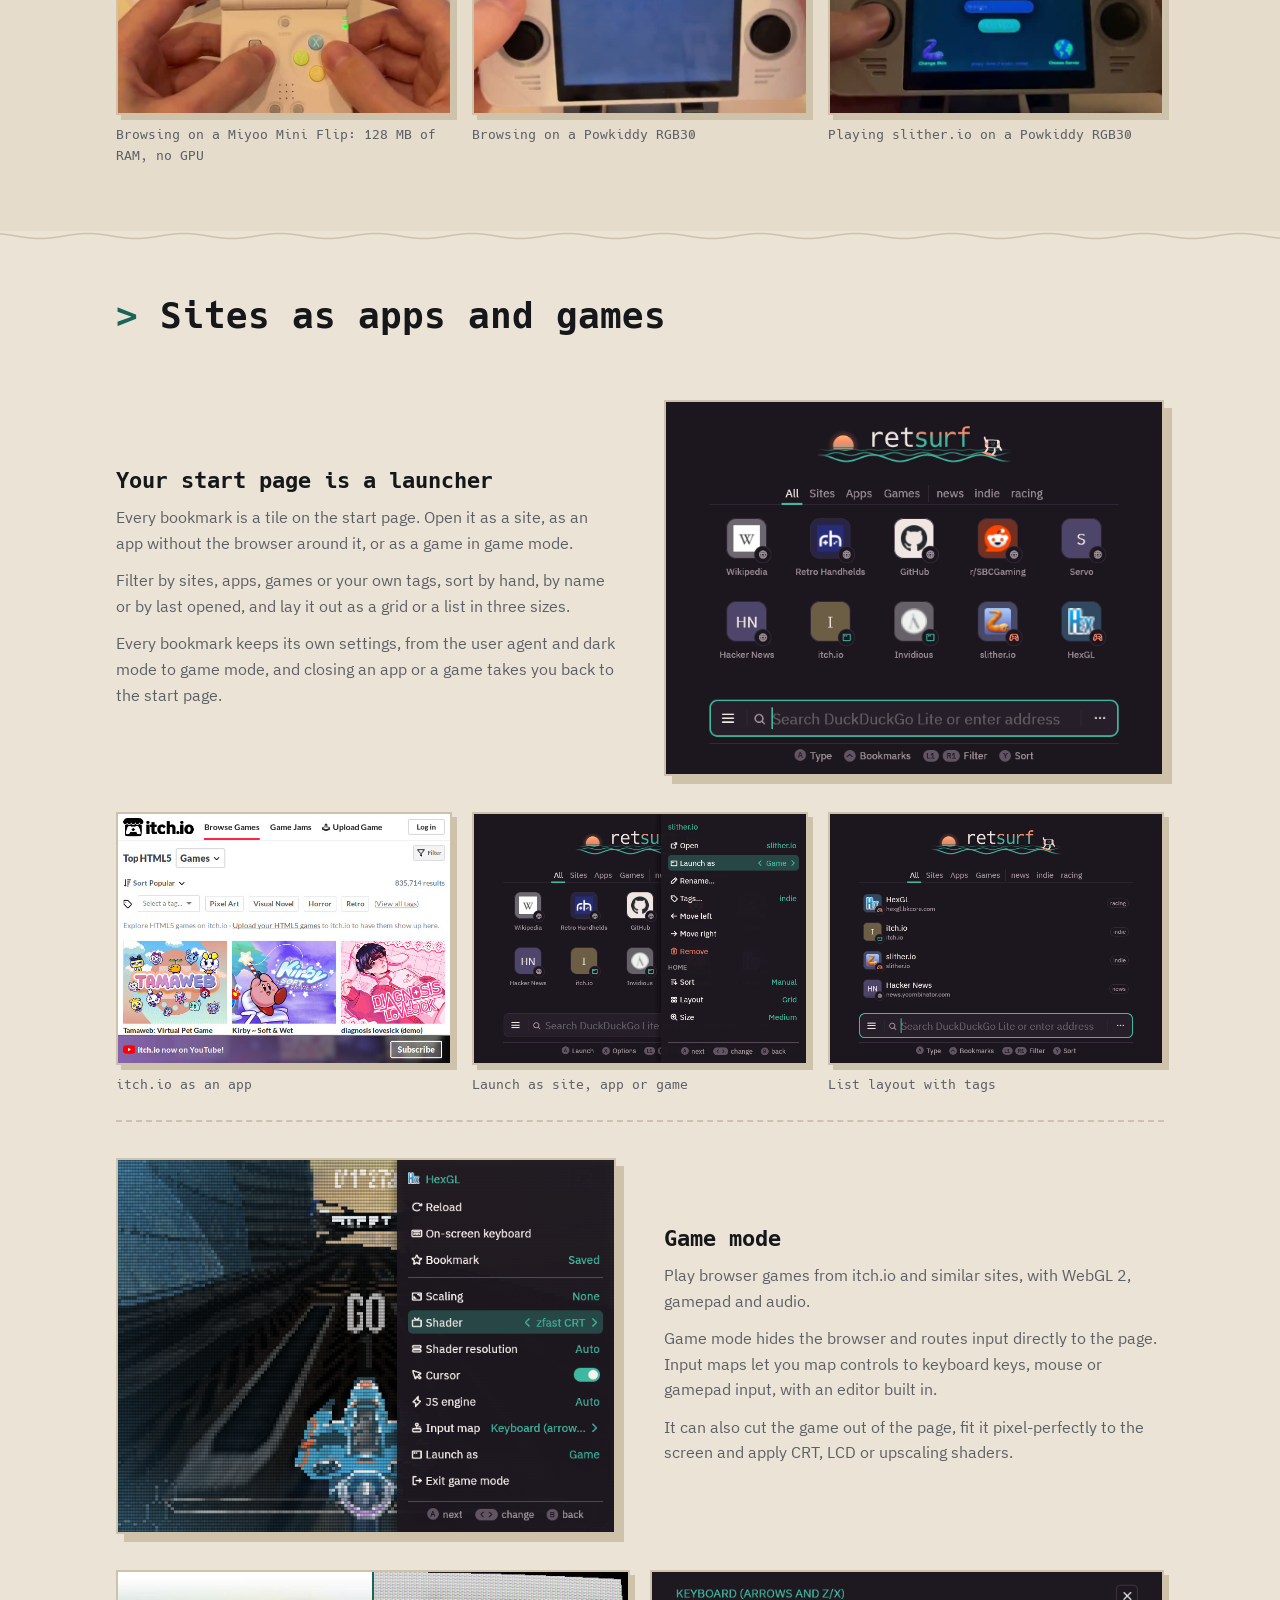
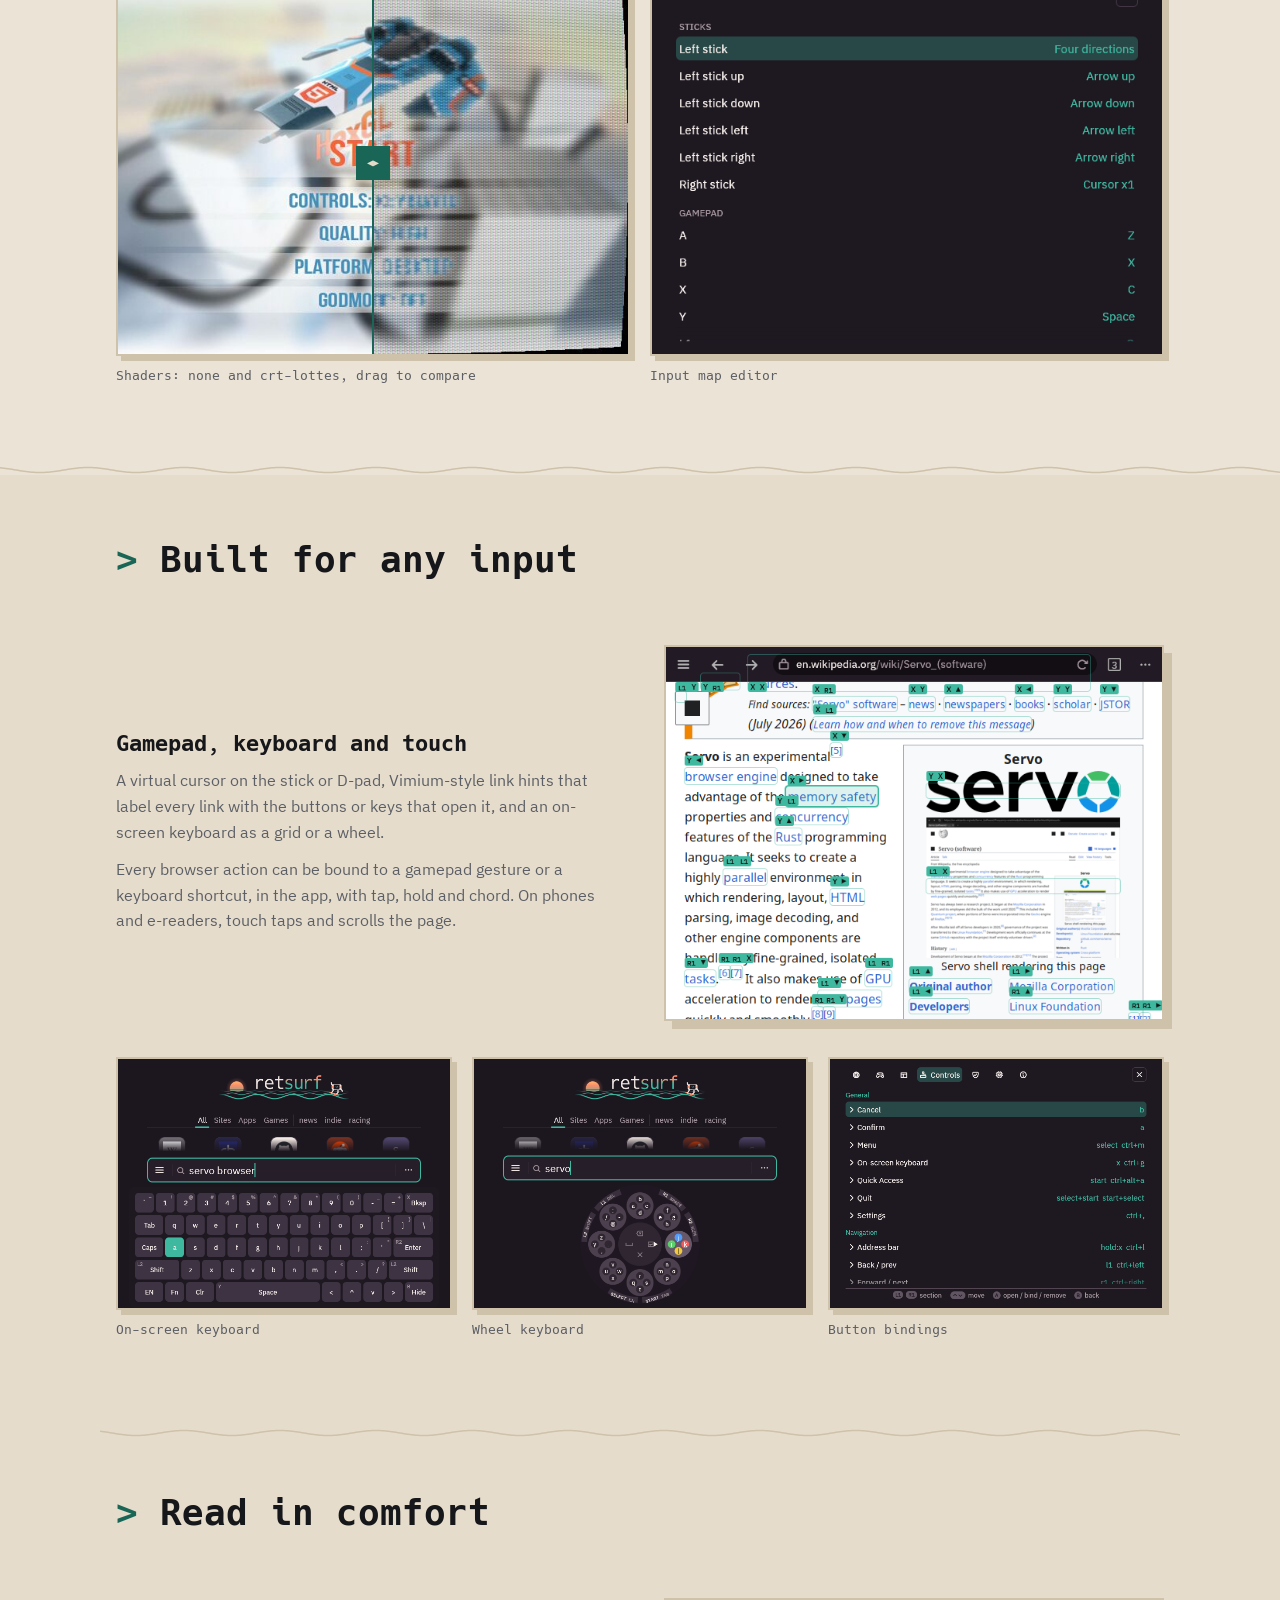
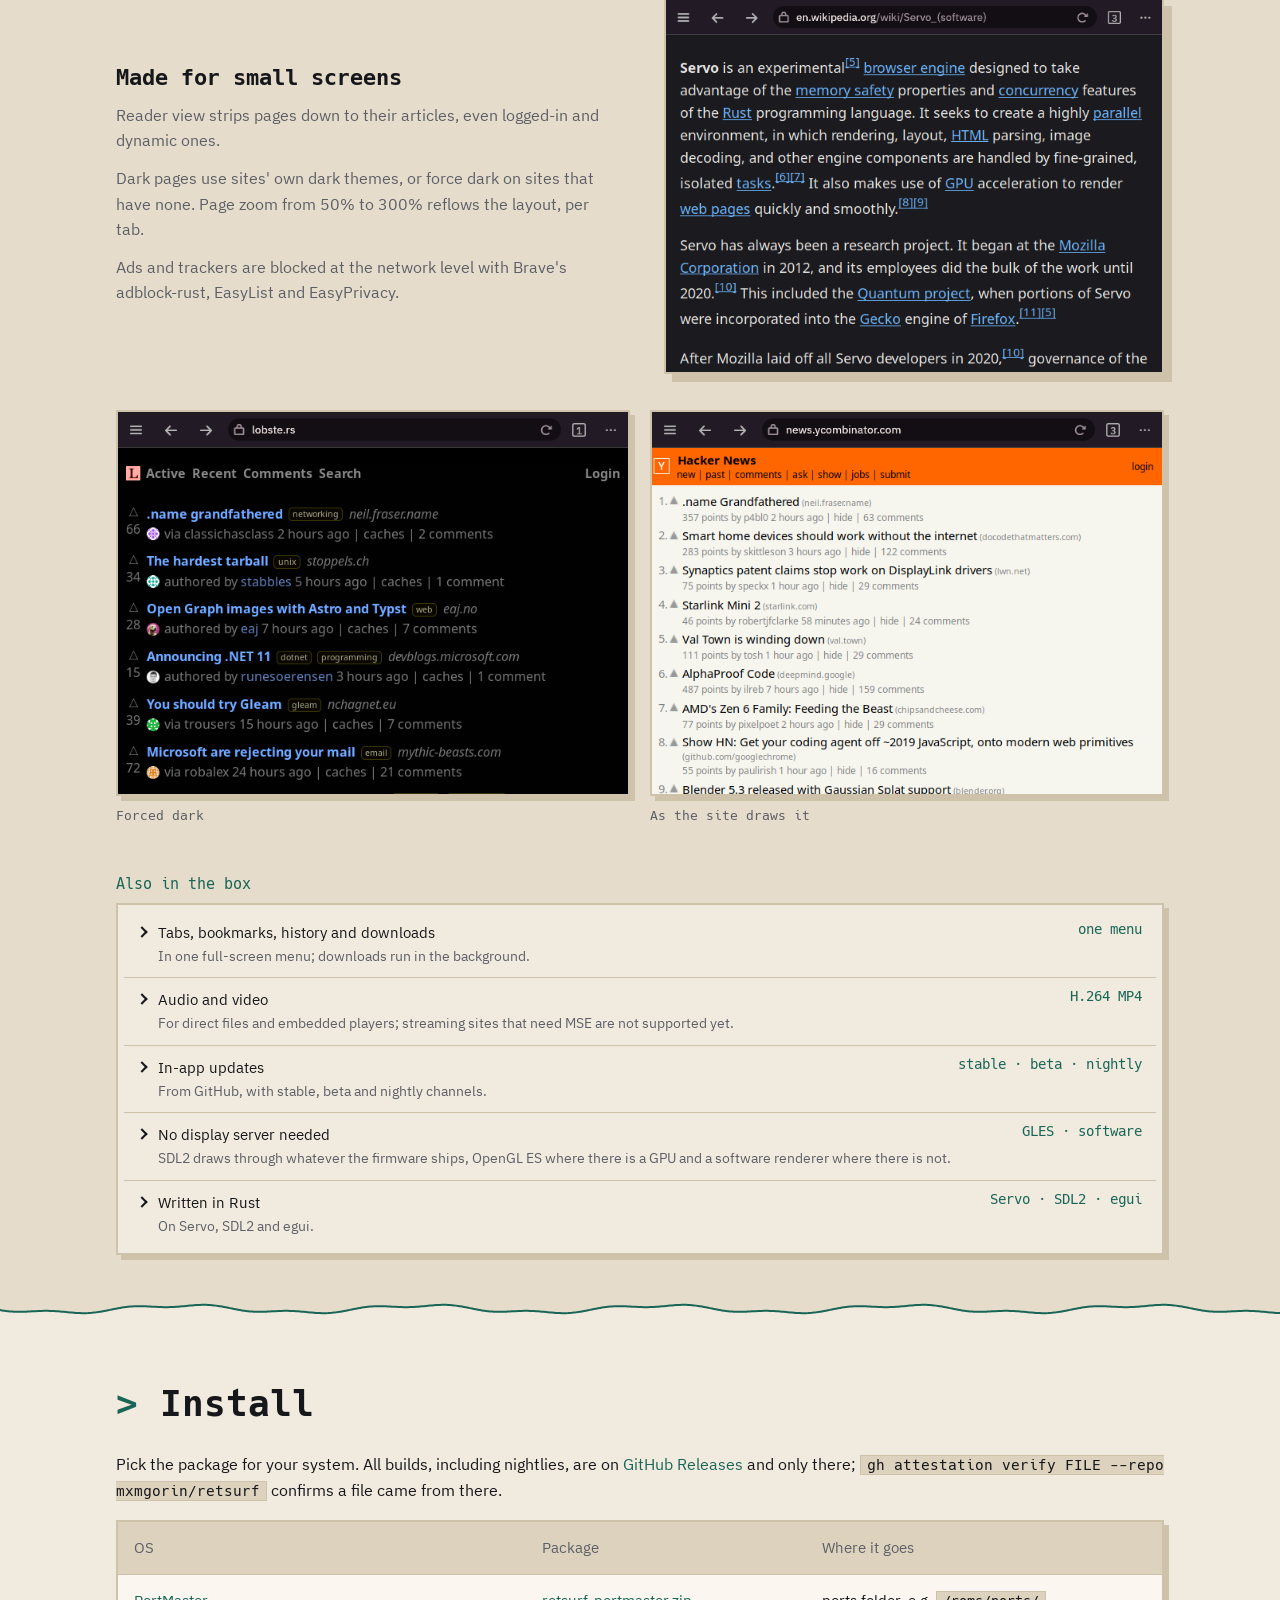
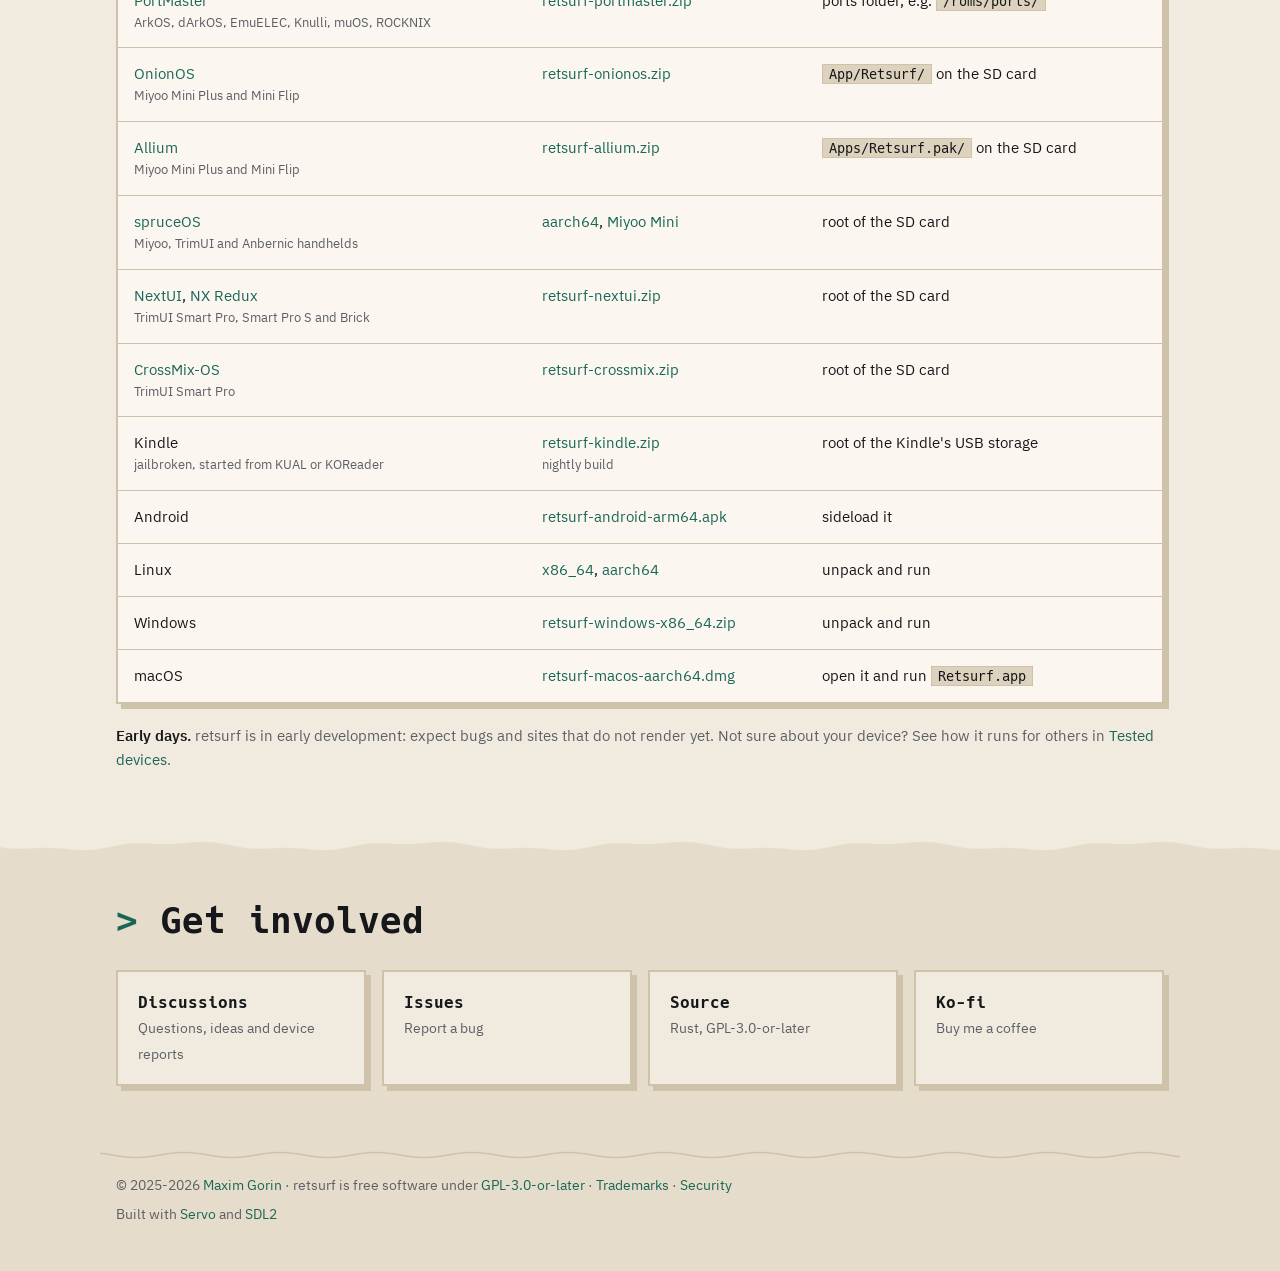
==== commit 0cc4c0ba: "feat(site): app icon in header" ====
--- a/index.html
+++ b/index.html
@@ -34,7 +34,7 @@
 <body>
   <header class="top">
     <div class="wrap">
-      <a class="brand" href="#">ret<span class="accent">surf</span></a>
+      <a class="brand" href="#"><img class="brand-icon" src="retsurf.svg" alt="" width="34" height="34">ret<span class="accent">surf</span></a>
       <div class="menu tabs-menu">
         <button type="button" class="menu-toggle" aria-label="Menu" aria-expanded="false" hidden><span class="tabs-icon" aria-hidden="true"></span></button>
         <nav>
--- a/style.css
+++ b/style.css
@@ -25,12 +25,14 @@
 
 /* Colors, color-scheme and the brand art come from brand.css, per theme. */
 :root {
-  --radius: 14px;
   --header-h: 64px;
   --gutter: 16px;
   --max: 1080px;
   --mono: "Hack", ui-monospace, "SFMono-Regular", Menlo, Consolas, monospace;
   --display: var(--mono);
+  /* Hard offset shadows take the hairline color: lighter than the page on dark themes,
+     darker on light ones. */
+  --drop: var(--line);
 }
 
 * { box-sizing: border-box; }
@@ -56,7 +58,6 @@
   font: 0.9em var(--mono);
   background: var(--surface);
   border: 1px solid var(--line);
-  border-radius: 6px;
   padding: 1px 6px;
 }
 
@@ -77,6 +78,8 @@
 h1 { font-size: clamp(30px, 5vw, 50px); font-weight: 700; }
 h1 .accent { white-space: nowrap; }
 h2 { font-size: clamp(26px, 3.5vw, 36px); font-weight: 700; margin-bottom: 28px; }
+/* A shell prompt before each section title. */
+section h2::before { content: "> "; color: var(--teal); }
 h3 { font-size: 22px; font-weight: 700; }
 
 .accent { color: var(--teal); }
@@ -100,7 +103,7 @@
   top: 0;
   z-index: 10;
   background: rgba(var(--bg-rgb), 0.94);
-  border-bottom: 1px solid var(--line);
+  border-bottom: 2px solid var(--line);
 }
 .top .wrap {
   display: flex;
@@ -111,7 +114,8 @@
 }
 
 /* The wordmark as text, so forced dark inverts it with the page. */
-.brand { align-self: center; color: var(--ink); font: 30px/1 var(--mono); letter-spacing: -0.02em; }
+.brand { display: flex; align-items: center; align-self: center; color: var(--ink); font: 30px/1 var(--mono); letter-spacing: -0.02em; }
+.brand-icon { width: 34px; height: 34px; margin-right: 10px; }
 .brand:hover { text-decoration: none; }
 
 /* Tabs as on the app's start page: the current one underlined on the header's hairline. */
@@ -132,8 +136,7 @@
   align-items: center;
   gap: 8px;
   padding: 6px 10px;
-  border: 1px solid var(--line);
-  border-radius: 8px;
+  border: 2px solid var(--line);
   background: none;
   color: var(--dim);
   font: 14px var(--mono);
@@ -171,16 +174,14 @@
   min-width: 140px;
   padding: 6px;
   background: var(--surface);
-  border: 1px solid var(--line);
-  border-radius: 10px;
-  box-shadow: 0 12px 32px rgba(0, 0, 0, 0.35);
+  border: 2px solid var(--line);
+  box-shadow: 5px 5px 0 var(--drop);
 }
 .themes button {
   display: block;
   width: 100%;
   padding: 7px 12px;
   border: 1px solid transparent;
-  border-radius: 6px;
   background: none;
   color: var(--ink);
   font: 14px var(--mono);
@@ -238,6 +239,20 @@
   align-items: center;
 }
 
+/* The address bar's caret after the headline. */
+.hero h1::after {
+  content: "";
+  display: inline-block;
+  width: 0.45em;
+  height: 0.85em;
+  margin-left: 0.14em;
+  vertical-align: -0.06em;
+  background: var(--teal);
+  animation: caret 1.1s steps(1) infinite;
+}
+@keyframes caret { 50% { opacity: 0; } }
+@media (prefers-reduced-motion: reduce) { .hero h1::after { animation: none; } }
+
 .lead { color: var(--dim); font-size: 19px; margin: 0 0 30px; max-width: 34em; }
 .lead strong { color: var(--ink); }
 
@@ -246,8 +261,8 @@
 .button {
   display: inline-block;
   padding: 12px 22px;
-  border-radius: 10px;
-  border: 1px solid var(--line);
+  border: 2px solid var(--line);
+  box-shadow: 4px 4px 0 var(--drop);
   color: var(--ink);
   font-family: var(--mono);
   font-weight: 700;
@@ -256,8 +271,9 @@
 }
 /* The app's selection: a teal wash ringed by solid teal. */
 .button:hover { text-decoration: none; border-color: var(--teal); background: rgba(var(--teal-rgb), 0.18); }
-.button.primary { background: var(--teal); border-color: var(--teal); color: var(--bg); }
+.button.primary { background: var(--teal); border-color: var(--teal); color: var(--bg); box-shadow: 4px 4px 0 rgba(var(--coral-rgb), 0.65); }
 .button.primary:hover { background: var(--teal-hover); }
+.button:active { transform: translate(4px, 4px); box-shadow: none; }
 /* The pad button that presses it, labelled as the app labels its actions. */
 .button kbd { margin-right: 10px; }
 .button.primary kbd { background: var(--bg); color: var(--teal); }
@@ -275,7 +291,6 @@
   display: none;
   overflow: hidden;
   border: 1px solid var(--line);
-  border-radius: 4px;
   color: var(--dim);
   font-size: 12px;
   line-height: 20px;
@@ -313,19 +328,15 @@
 kbd, .hint-label {
   font: 700 12px/18px var(--mono);
   padding: 0 5px;
-  border-radius: 4px;
   background: var(--teal);
   color: var(--bg);
 }
 .hints { position: fixed; inset: 0; z-index: 20; pointer-events: none; }
-.hint-box { position: fixed; border: 1px solid var(--teal); border-radius: 4px; }
+.hint-box { position: fixed; border: 1px solid var(--teal); }
 .hint-label { position: fixed; box-shadow: 0 1px 4px rgba(0, 0, 0, 0.5); }
 .hint-label i { font-style: normal; opacity: 0.45; }
 
-.hero-photo {
-  border-radius: var(--radius);
-  box-shadow: 0 30px 80px rgba(0, 0, 0, 0.45);
-}
+.hero-photo { box-shadow: 10px 10px 0 var(--drop); }
 
 /* Not found: the hero alone, its horizon at the bottom of the screen. */
 .lost { display: flex; flex-direction: column; min-height: calc(100vh - var(--header-h)); }
@@ -350,8 +361,8 @@
   gap: 12px;
   padding: 28px;
   background: var(--surface);
-  border: 1px solid var(--line);
-  border-radius: var(--radius);
+  border: 2px solid var(--line);
+  box-shadow: 5px 5px 0 var(--drop);
   color: var(--ink);
 }
 .more:hover { text-decoration: none; border-color: var(--teal); }
@@ -360,8 +371,7 @@
 .more .go { color: var(--teal); font-weight: 600; }
 
 figure { margin: 0; }
-figure img { border-radius: var(--radius); }
-figcaption { color: var(--dim); font-size: 14px; margin-top: 10px; }
+figcaption { color: var(--dim); font: 13px/1.6 var(--mono); margin-top: 10px; }
 
 /* Video */
 
@@ -384,7 +394,6 @@
   height: 0;
   padding: 0 0 75%;
   border: 0;
-  border-radius: 10px;
   background: rgba(var(--bg-rgb), 0.35);
   cursor: pointer;
 }
@@ -397,7 +406,6 @@
   height: 56px;
   margin: -28px 0 0 -28px;
   padding-left: 4px;
-  border-radius: 50%;
   background: var(--teal);
   color: var(--bg);
   font: 22px/56px var(--mono);
@@ -414,18 +422,17 @@
   align-items: center;
   padding: 36px 0;
 }
-.spot + .spot { border-top: 1px solid var(--line); }
+.spot + .spot { border-top: 2px dashed var(--line); }
 .spot:nth-of-type(even) .spot-media { order: -1; }
 .spot-text p { color: var(--dim); margin: 0 0 12px; }
 .spot-text p:last-child { margin-bottom: 0; }
 .spot-media {
-  border: 1px solid var(--line);
-  border-radius: var(--radius);
-  box-shadow: 0 20px 60px rgba(0, 0, 0, 0.35);
+  border: 2px solid var(--line);
+  box-shadow: 8px 8px 0 var(--drop);
 }
 
 .spot + .shots { margin-bottom: 24px; }
-.shots + .spot { border-top: 1px solid var(--line); margin-top: 24px; }
+.shots + .spot { border-top: 2px dashed var(--line); margin-top: 24px; }
 .shots.two { grid-template-columns: repeat(2, minmax(0, 1fr)); }
 .sub-title { margin-top: 48px; }
 /* Two plain sections in a row: a seam keeps them apart. */
@@ -440,8 +447,8 @@
   margin: 0;
   padding: 6px;
   background: var(--surface);
-  border: 1px solid var(--line);
-  border-radius: 10px;
+  border: 2px solid var(--line);
+  box-shadow: 5px 5px 0 var(--drop);
   font-size: 15px;
 }
 .also li {
@@ -483,20 +490,20 @@
   grid-template-columns: repeat(3, minmax(0, 1fr));
   gap: 20px;
 }
-.shots img, .clips video { border: 1px solid var(--line); border-radius: 10px; }
+.shots img, .clips video { border: 2px solid var(--line); box-shadow: 5px 5px 0 var(--drop); }
 
 /* Shader comparison: the unfiltered frame over the filtered one, cut at --split. */
 .compare {
   --split: 50%;
   position: relative;
   overflow: hidden;
-  border: 1px solid var(--line);
-  border-radius: 10px;
+  border: 2px solid var(--line);
+  box-shadow: 5px 5px 0 var(--drop);
   cursor: ew-resize;
   touch-action: pan-y;
   user-select: none;
 }
-.shots .compare img { border: 0; border-radius: 0; }
+.shots .compare img { border: 0; box-shadow: none; }
 .compare-before { position: absolute; top: 0; bottom: 0; left: 0; width: var(--split); overflow: hidden; }
 /* As tall as the frame, so exactly as wide as the one under it. */
 .compare-before img { height: 100%; width: auto; max-width: none; }
@@ -517,7 +524,6 @@
   width: 34px;
   height: 34px;
   margin: -17px 0 0 -17px;
-  border-radius: 50%;
   background: var(--teal);
   color: var(--bg);
   font: 10px/34px var(--mono);
@@ -539,8 +545,8 @@
 
 .table-wrap {
   overflow-x: auto;
-  border: 1px solid var(--line);
-  border-radius: var(--radius);
+  border: 2px solid var(--line);
+  box-shadow: 5px 5px 0 var(--drop);
   background: var(--bg);
 }
 
@@ -562,12 +568,15 @@
 }
 .links a {
   background: var(--surface);
-  border: 1px solid var(--line);
-  border-radius: var(--radius);
+  border: 2px solid var(--line);
+  box-shadow: 5px 5px 0 var(--drop);
   padding: 18px 20px;
   color: var(--ink);
 }
 .links a:hover { text-decoration: none; border-color: var(--teal); }
+/* Cards lift on hover. */
+.more, .links a { transition: transform 0.08s steps(2), box-shadow 0.08s steps(2); }
+.more:hover, .links a:hover { transform: translate(-2px, -2px); box-shadow: 7px 7px 0 var(--drop); }
 .links strong { display: block; font-family: var(--display); }
 .links span { color: var(--dim); font-size: 14px; }
 
@@ -612,9 +621,8 @@
     gap: 0;
     padding: 6px;
     background: var(--surface);
-    border: 1px solid var(--line);
-    border-radius: 10px;
-    box-shadow: 0 12px 32px rgba(0, 0, 0, 0.35);
+    border: 2px solid var(--line);
+    box-shadow: 5px 5px 0 var(--drop);
     font-size: 14px;
     white-space: nowrap;
   }
@@ -622,7 +630,6 @@
     margin: 0;
     padding: 7px 12px;
     border: 1px solid transparent;
-    border-radius: 6px;
     color: var(--ink);
   }
   .top nav a:hover { background: rgba(var(--teal-rgb), 0.12); border-color: transparent; }
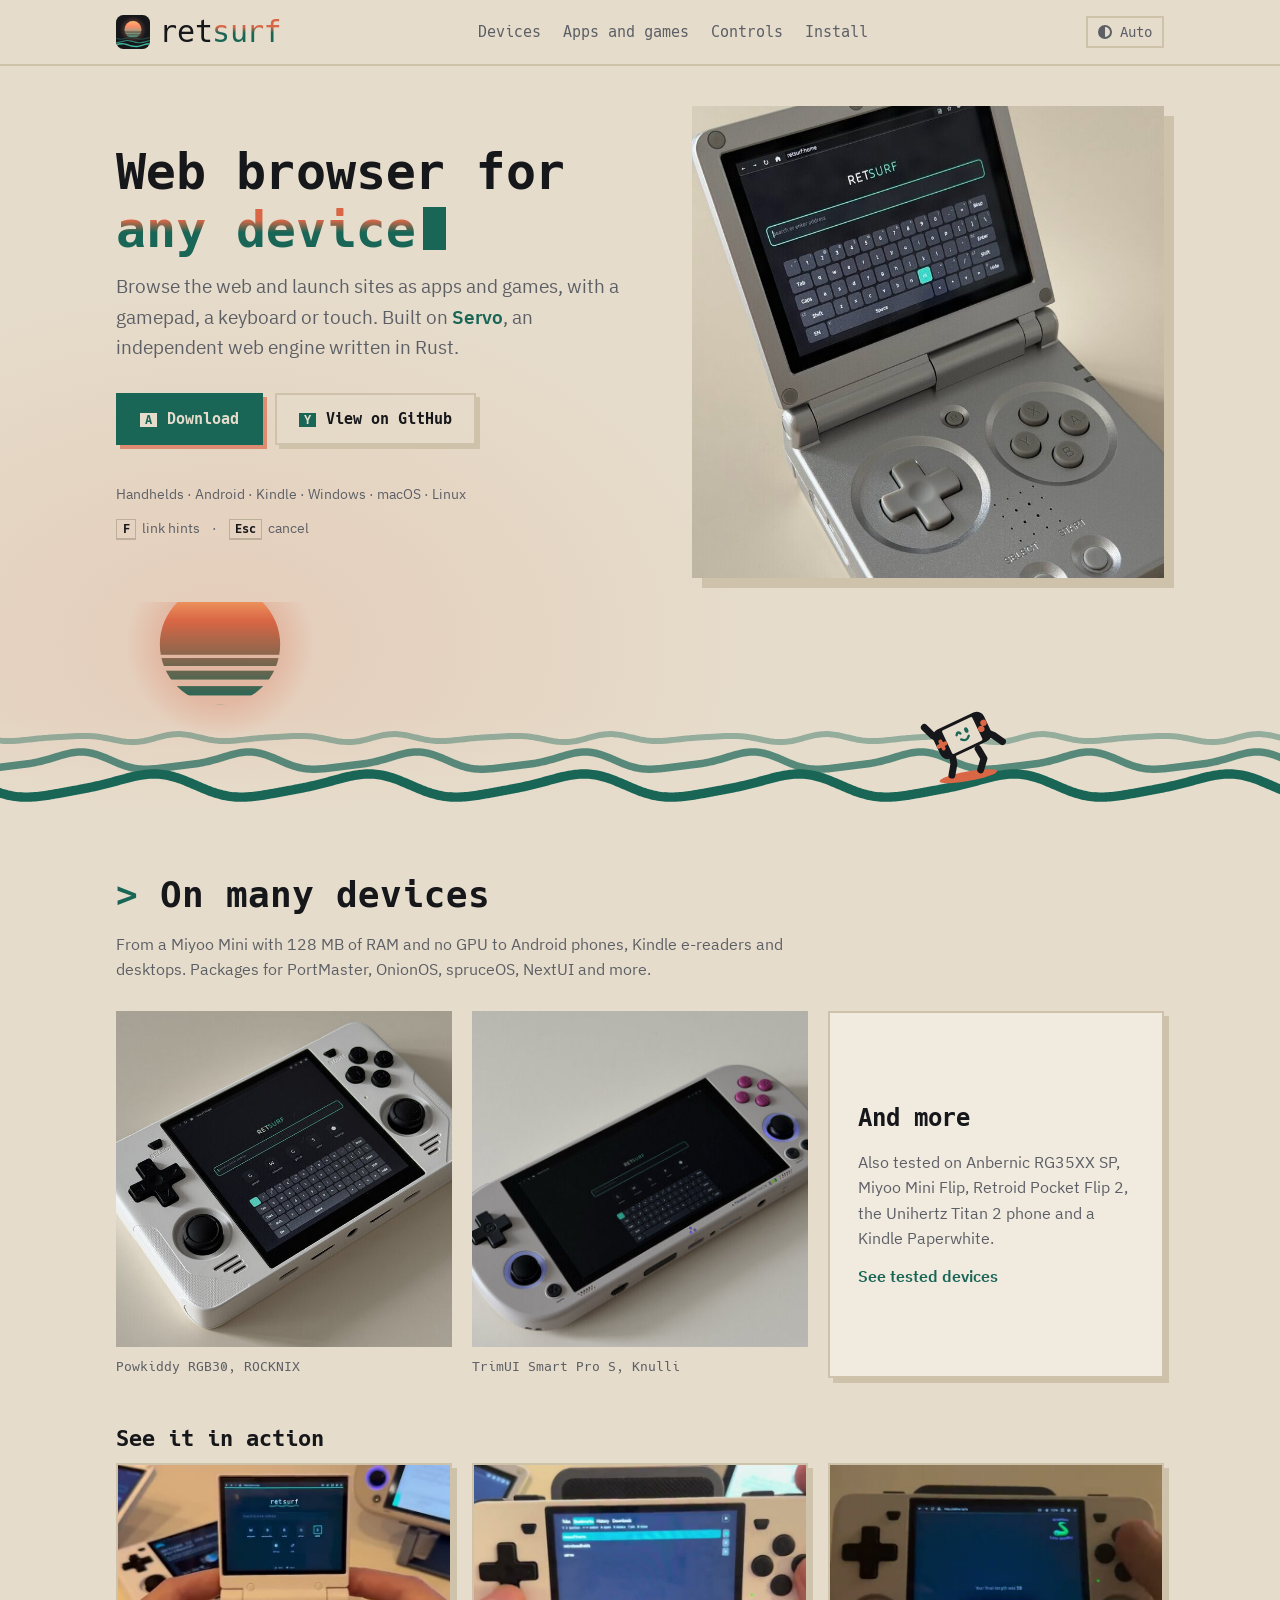
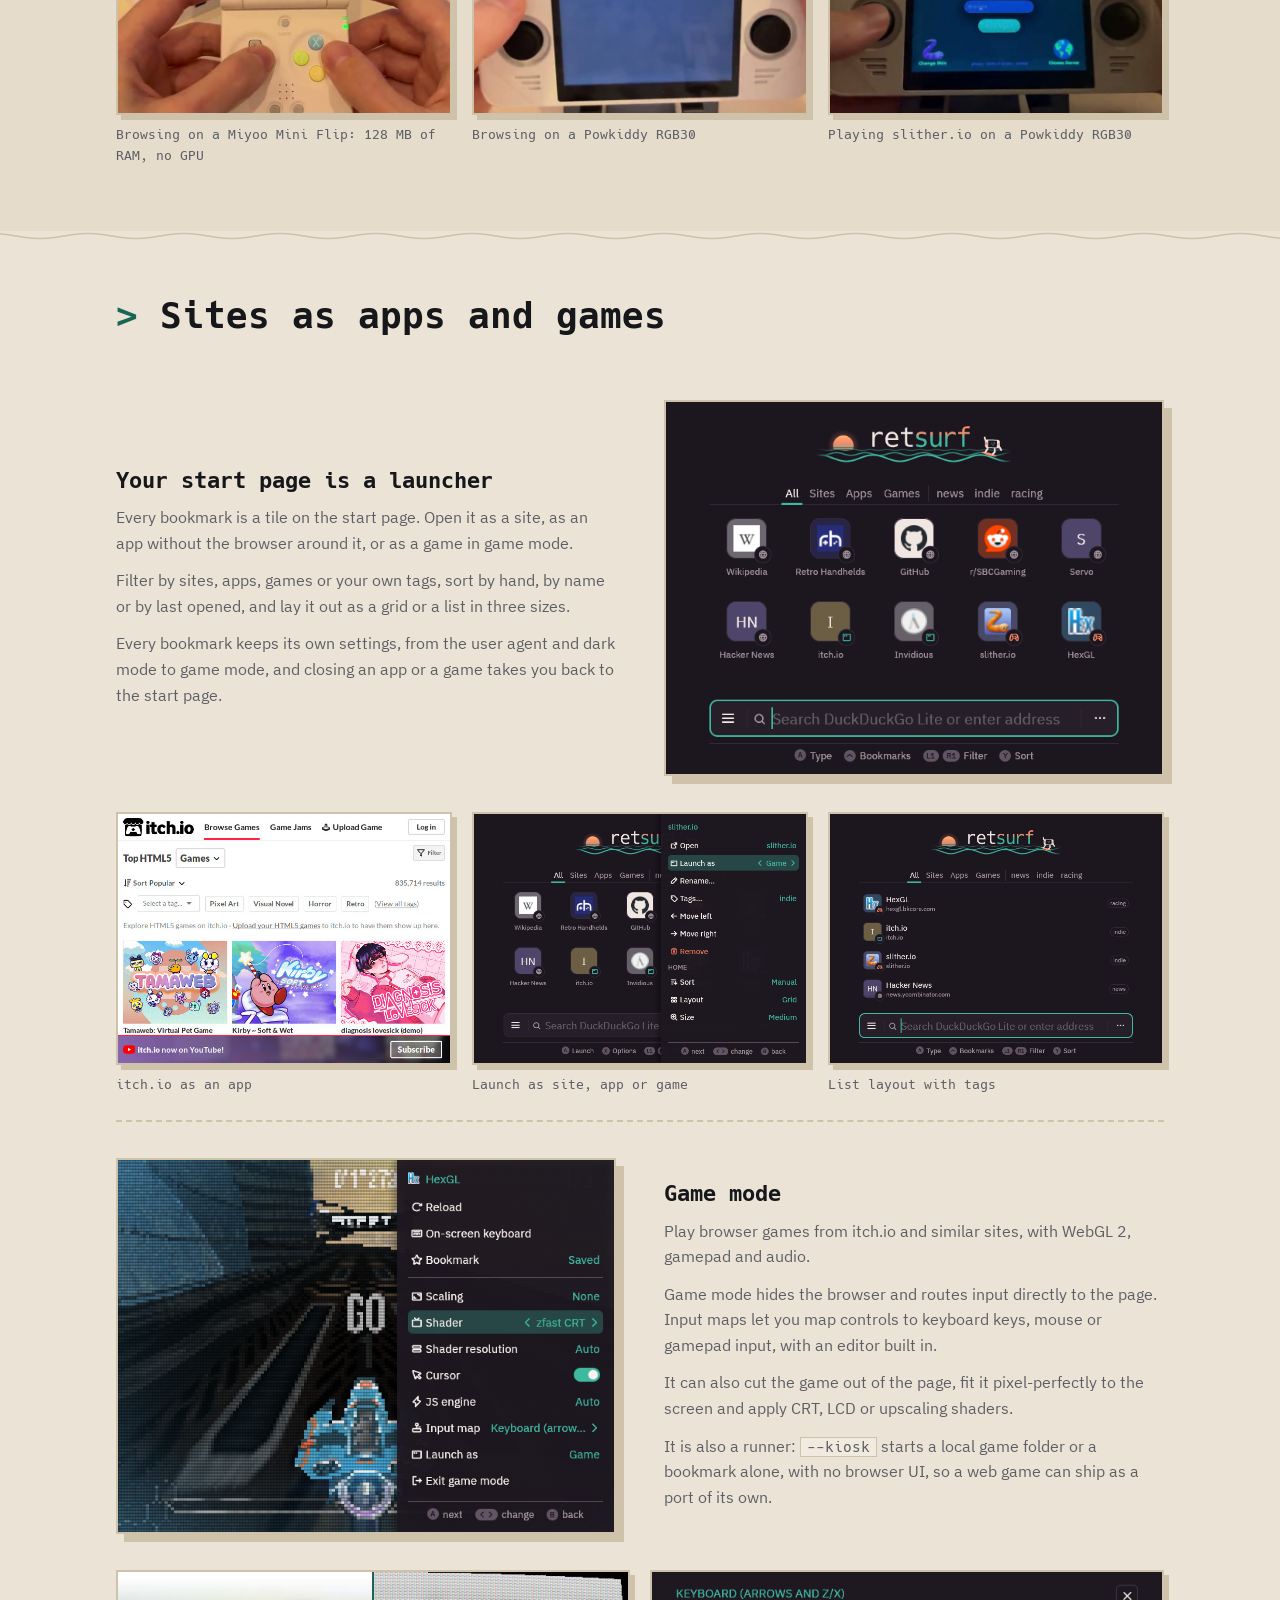
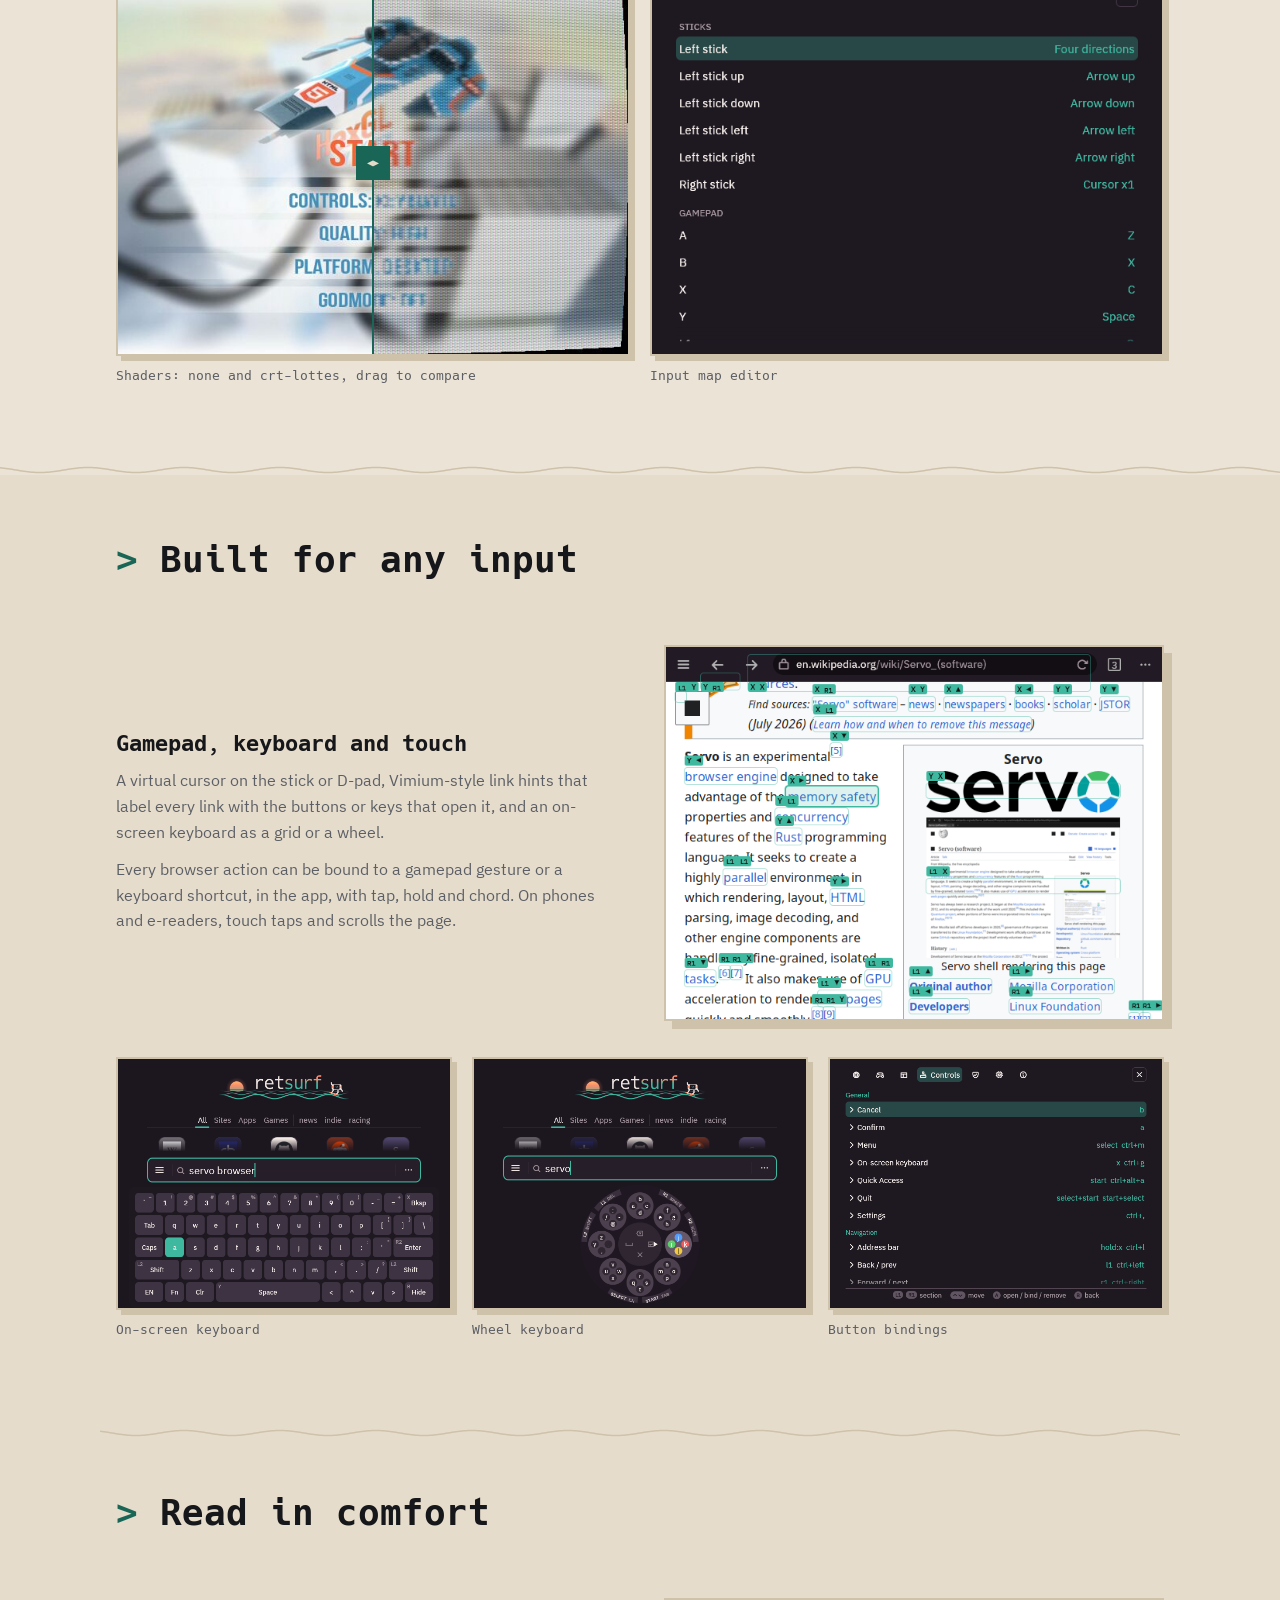
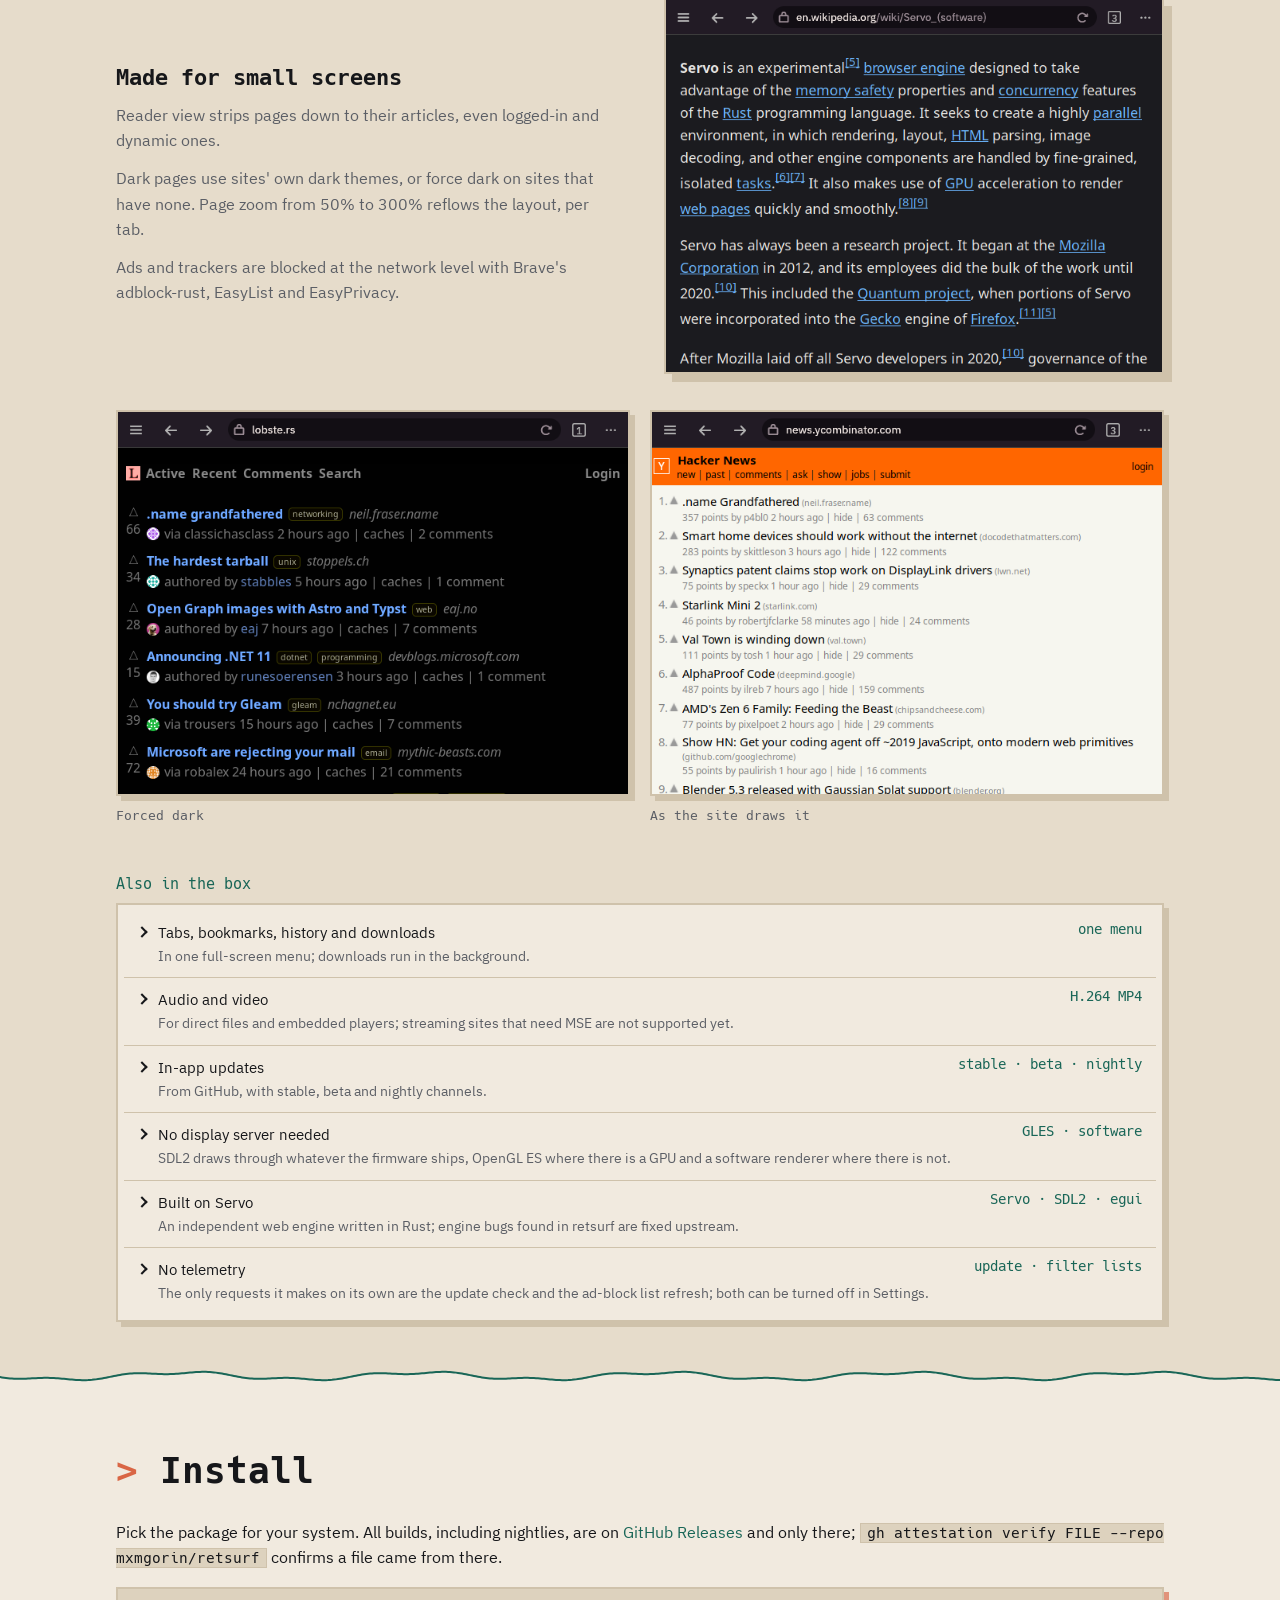
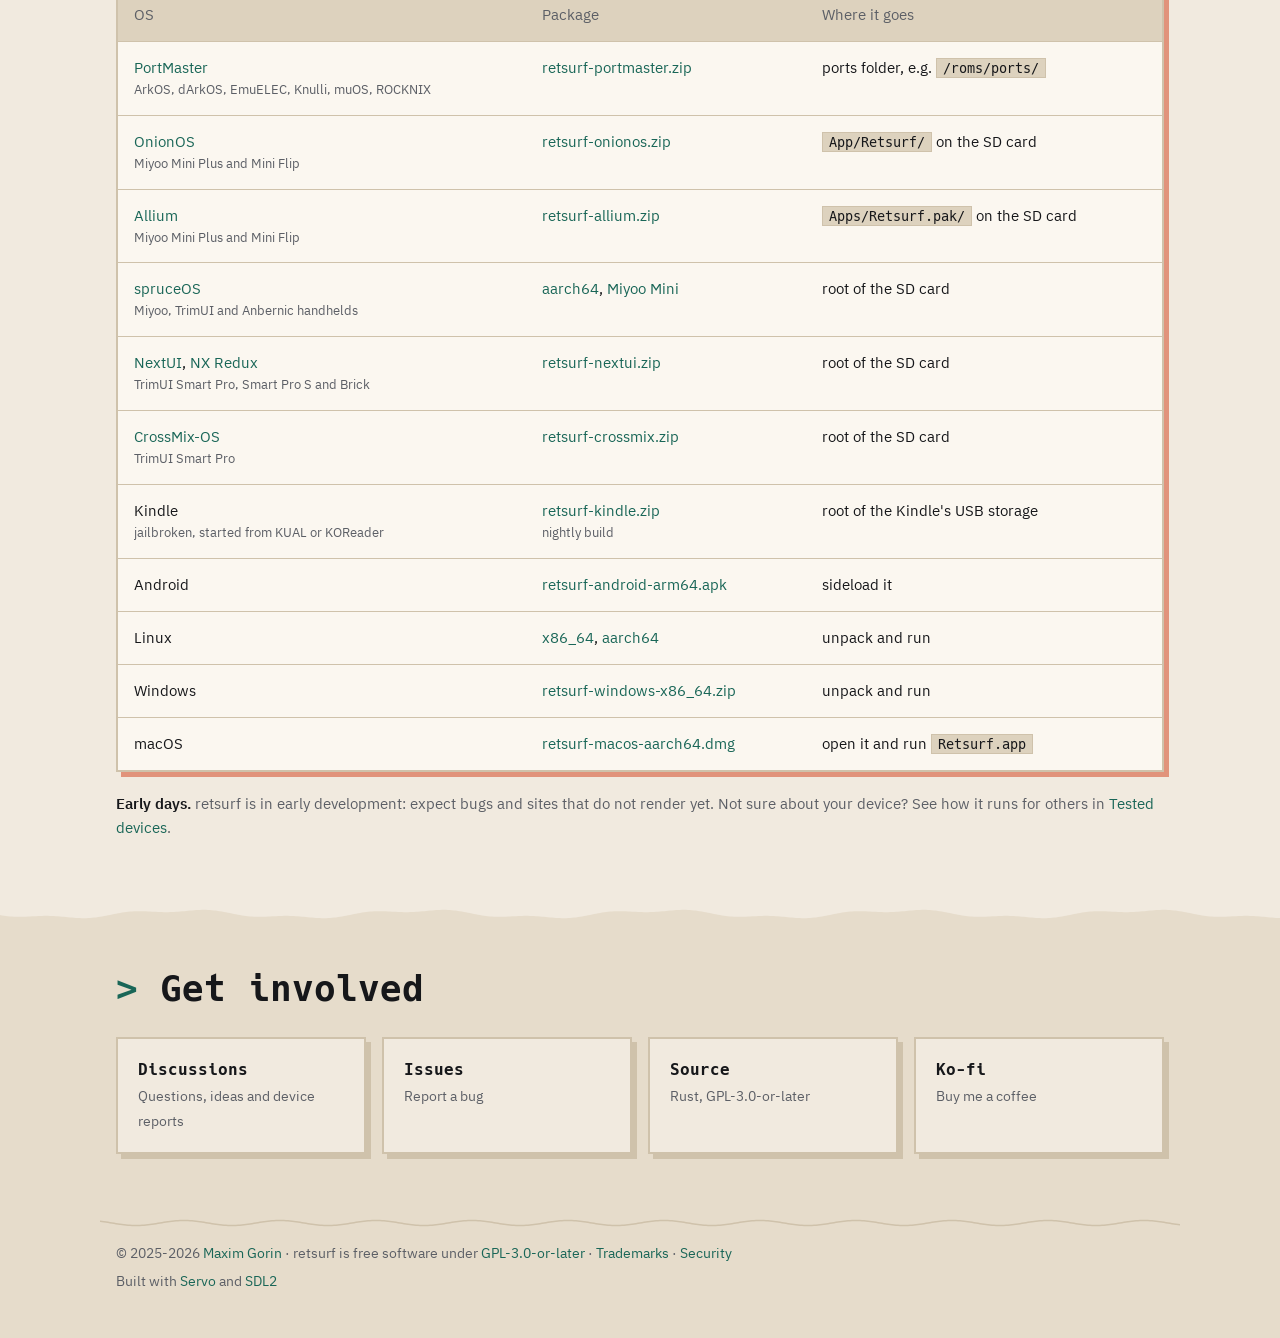
==== commit a537b6d4: "feat(site): refresh copy and install colors" ====
--- a/index.html
+++ b/index.html
@@ -4,12 +4,12 @@
   <meta charset="utf-8">
   <meta name="viewport" content="width=device-width, initial-scale=1">
   <title>retsurf - web browser for any device</title>
-  <meta name="description" content="retsurf is a web browser built on Servo that opens sites as apps and games and runs from a gamepad, a keyboard or touch. It works on retro handhelds (PortMaster, OnionOS, Allium, spruceOS, CrossMix-OS, NextUI, NX Redux), Android, Kindle e-readers, Linux, Windows and macOS.">
+  <meta name="description" content="retsurf is a portable web browser built on Servo, an independent web engine written in Rust. It runs from a gamepad, a keyboard or touch, opens sites as apps and games, and works on retro handhelds (PortMaster, OnionOS, Allium, spruceOS, CrossMix-OS, NextUI, NX Redux), Android, Kindle e-readers, Linux, Windows and macOS.">
   <meta name="author" content="Maxim Gorin">
   <meta property="og:type" content="website">
   <meta property="og:url" content="https://retsurf.app/">
   <meta property="og:title" content="retsurf - web browser for any device">
-  <meta property="og:description" content="Sites as apps and games on handhelds, phones, e-readers and desktops. A real web browser built on Servo, driven from a gamepad, a keyboard or touch.">
+  <meta property="og:description" content="A portable web browser on Servo, the independent Rust engine. Sites as apps and games on handhelds, phones, e-readers and desktops, driven from a gamepad, a keyboard or touch.">
   <meta property="og:image" content="https://retsurf.app/images/retsurf-og.png">
   <meta property="og:image:width" content="1200">
   <meta property="og:image:height" content="630">
@@ -63,7 +63,7 @@
       <div class="wrap hero-grid">
         <div class="hero-text">
           <h1>Web browser for <span class="accent">any device</span></h1>
-          <p class="lead">A web browser built on the <strong><a href="https://servo.org/">Servo</a> engine</strong>, driven by a gamepad, a keyboard or touch. Sites open as apps and games from its start page.</p>
+          <p class="lead">Browse the web and launch sites as apps and games, with a gamepad, a keyboard or touch. Built on <strong><a href="https://servo.org/">Servo</a></strong>, an independent web engine written in Rust.</p>
           <div class="actions">
             <a class="button primary" href="#install" data-pad="a"><kbd>A</kbd>Download</a>
             <a class="button" href="https://github.com/mxmgorin/retsurf" data-pad="y"><kbd>Y</kbd>View on GitHub</a>
@@ -148,6 +148,7 @@
             <p>Play browser games from itch.io and similar sites, with WebGL 2, gamepad and audio.</p>
             <p>Game mode hides the browser and routes input directly to the page. Input maps let you map controls to keyboard keys, mouse or gamepad input, with an editor built in.</p>
             <p>It can also cut the game out of the page, fit it pixel-perfectly to the screen and apply CRT, LCD or upscaling shaders.</p>
+            <p>It is also a runner: <code>--kiosk</code> starts a local game folder or a bookmark alone, with no browser UI, so a web game can ship as a port of its own.</p>
           </div>
           <img class="spot-media" src="images/retsurf-game-mode.png" alt="Quick Access over the WebGL racer HexGL in game mode, drawn through a CRT shader" width="640" height="480" loading="lazy">
         </article>
@@ -204,7 +205,8 @@
         <li><strong>Audio and video</strong><span>For direct files and embedded players; streaming sites that need MSE are not supported yet.</span><code>H.264 MP4</code></li>
         <li><strong>In-app updates</strong><span>From GitHub, with stable, beta and nightly channels.</span><code>stable &middot; beta &middot; nightly</code></li>
         <li><strong>No display server needed</strong><span>SDL2 draws through whatever the firmware ships, OpenGL ES where there is a GPU and a software renderer where there is not.</span><code>GLES &middot; software</code></li>
-        <li><strong>Written in Rust</strong><span>On Servo, SDL2 and egui.</span><code>Servo &middot; SDL2 &middot; egui</code></li>
+        <li><strong>Built on Servo</strong><span>An independent web engine written in Rust; engine bugs found in retsurf are fixed upstream.</span><code>Servo &middot; SDL2 &middot; egui</code></li>
+        <li><strong>No telemetry</strong><span>The only requests it makes on its own are the update check and the ad-block list refresh; both can be turned off in Settings.</span><code>update &middot; filter lists</code></li>
       </ul>
     </section>
 
--- a/brand.css
+++ b/brand.css
@@ -125,13 +125,14 @@
   --coral-rgb: 255, 140, 105;
   --teal-hover: #56c1ab;
   --band: #211a24;
-  --sand: #e6dccb;
-  --sand-bg: #f1eadf;
-  --sand-surface: #ddd2be;
-  --sand-line: #cfc2ab;
+  --sand: #e8d4c1;
+  --sand-bg: #f2e1d3;
+  --sand-surface: #e0cbb6;
+  --sand-line: #d4bda4;
   --sand-ink: #16171a;
   --sand-dim: #5c5f66;
   --sand-teal: #196657;
+  --sand-coral: #d96645;
   --sun-y: 110.4px;
   --sun-top: 16.65px;
   --sun-h: 119.5px;
@@ -163,13 +164,14 @@
   --coral-rgb: 255, 140, 105;
   --teal-hover: #56c1ab;
   --band: #1a1b1f;
-  --sand: #e6dccb;
-  --sand-bg: #f1eadf;
-  --sand-surface: #ddd2be;
-  --sand-line: #cfc2ab;
+  --sand: #e8d4c1;
+  --sand-bg: #f2e1d3;
+  --sand-surface: #e0cbb6;
+  --sand-line: #d4bda4;
   --sand-ink: #16171a;
   --sand-dim: #5c5f66;
   --sand-teal: #196657;
+  --sand-coral: #d96645;
   --sun-y: 96px;
   --sun-top: 2.25px;
   --sun-h: 133.9px;
@@ -201,13 +203,14 @@
   --coral-rgb: 255, 140, 105;
   --teal-hover: #56c1ab;
   --band: #080809;
-  --sand: #e6dccb;
-  --sand-bg: #f1eadf;
-  --sand-surface: #ddd2be;
-  --sand-line: #cfc2ab;
+  --sand: #e8d4c1;
+  --sand-bg: #f2e1d3;
+  --sand-surface: #e0cbb6;
+  --sand-line: #d4bda4;
   --sand-ink: #16171a;
   --sand-dim: #5c5f66;
   --sand-teal: #196657;
+  --sand-coral: #d96645;
   --sun-y: 126px;
   --sun-top: 32.25px;
   --sun-h: 103.9px;
@@ -246,6 +249,7 @@
   --sand-ink: #16171a;
   --sand-dim: #5c5f66;
   --sand-teal: #196657;
+  --sand-coral: #d96645;
   --sun-y: 42px;
   --sun-top: -51.75px;
   --sun-h: 187.5px;
@@ -283,6 +287,7 @@
     --sand-ink: #16171a;
     --sand-dim: #5c5f66;
     --sand-teal: #196657;
+    --sand-coral: #d96645;
     --sun-y: 42px;
     --sun-top: -51.75px;
     --sun-h: 187.5px;
@@ -322,6 +327,7 @@
   --sand-ink: #0f380f;
   --sand-dim: #306230;
   --sand-teal: #306230;
+  --sand-coral: #0f380f;
   --sun-y: 96px;
   --sun-top: 2.25px;
   --sun-h: 133.9px;
--- a/style.css
+++ b/style.css
@@ -542,6 +542,8 @@
 .sand::before, .sand::after { content: ""; position: absolute; left: 0; right: 0; height: var(--shore-h); }
 .sand::before { bottom: 100%; }
 .sand::after { top: 100%; }
+.sand h2::before { color: var(--sand-coral); }
+.sand .table-wrap { box-shadow: 5px 5px 0 rgba(var(--coral-rgb), 0.65); }
 
 .table-wrap {
   overflow-x: auto;
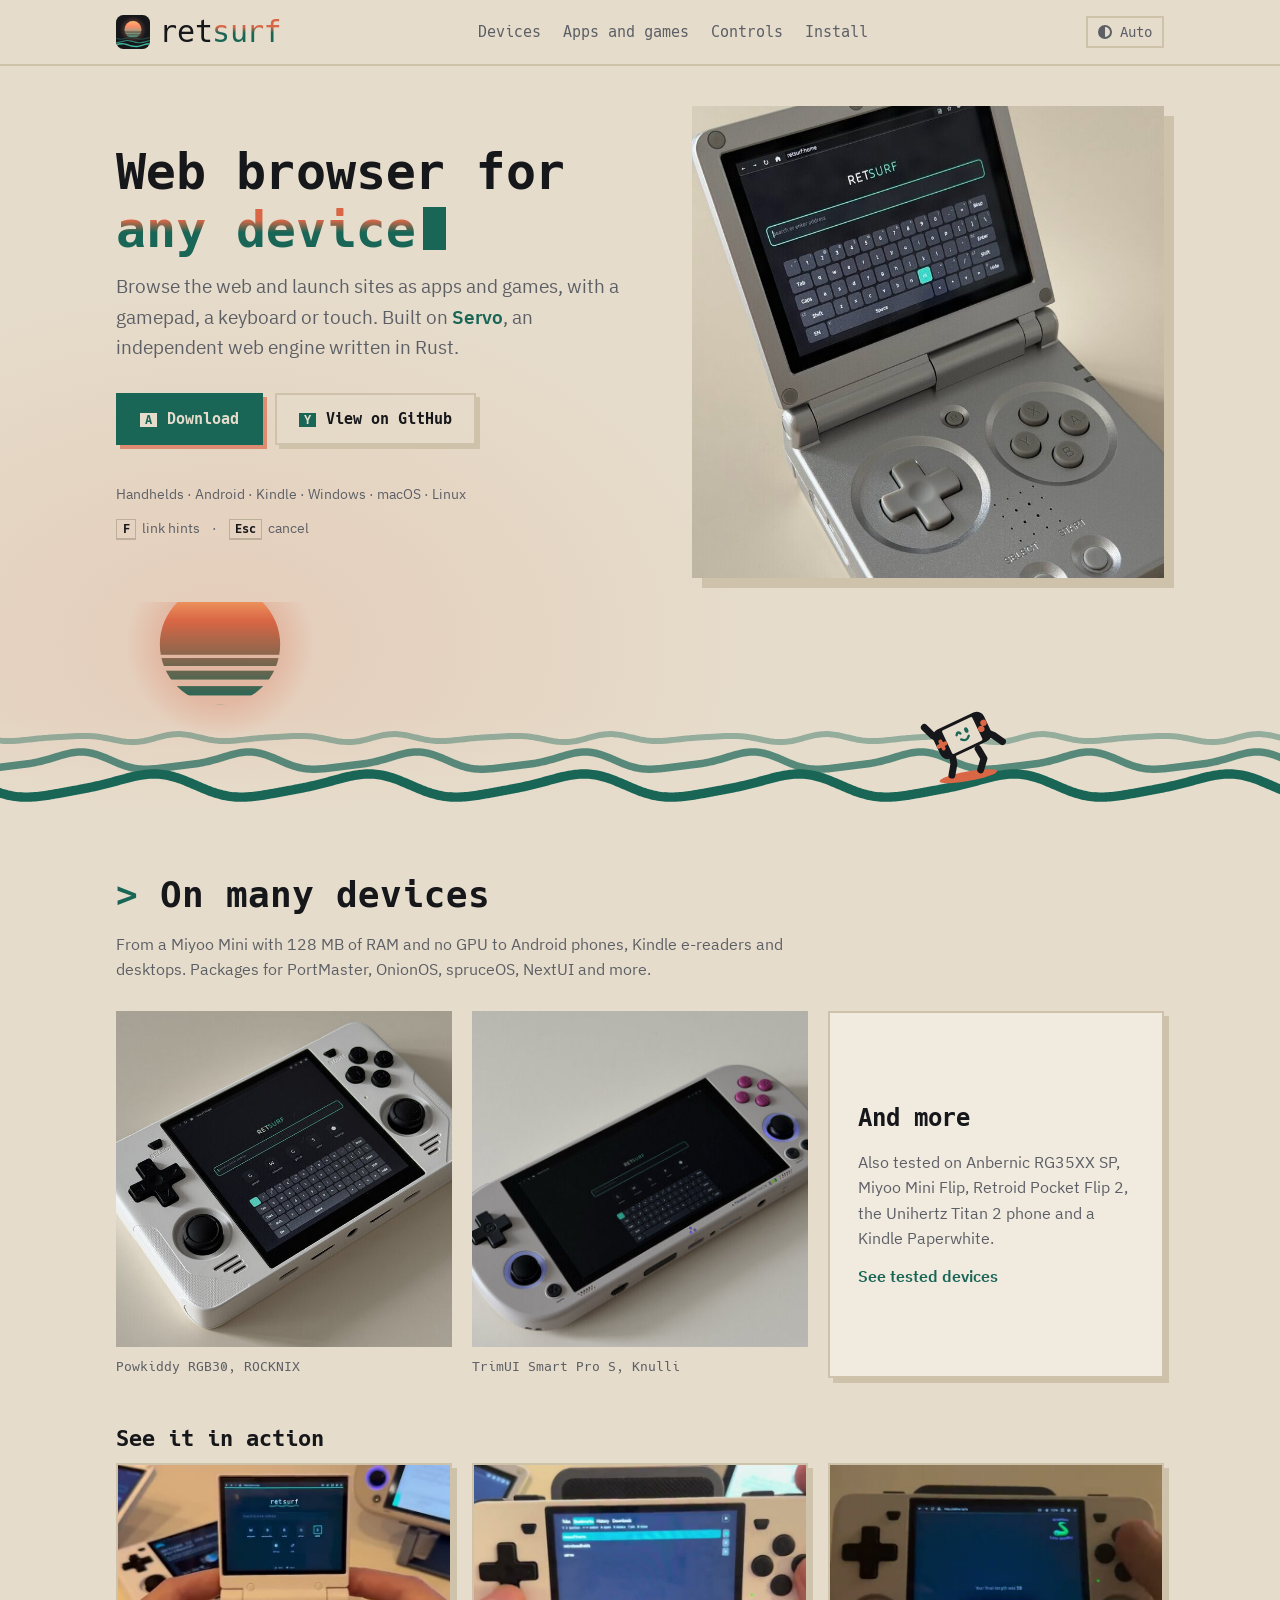
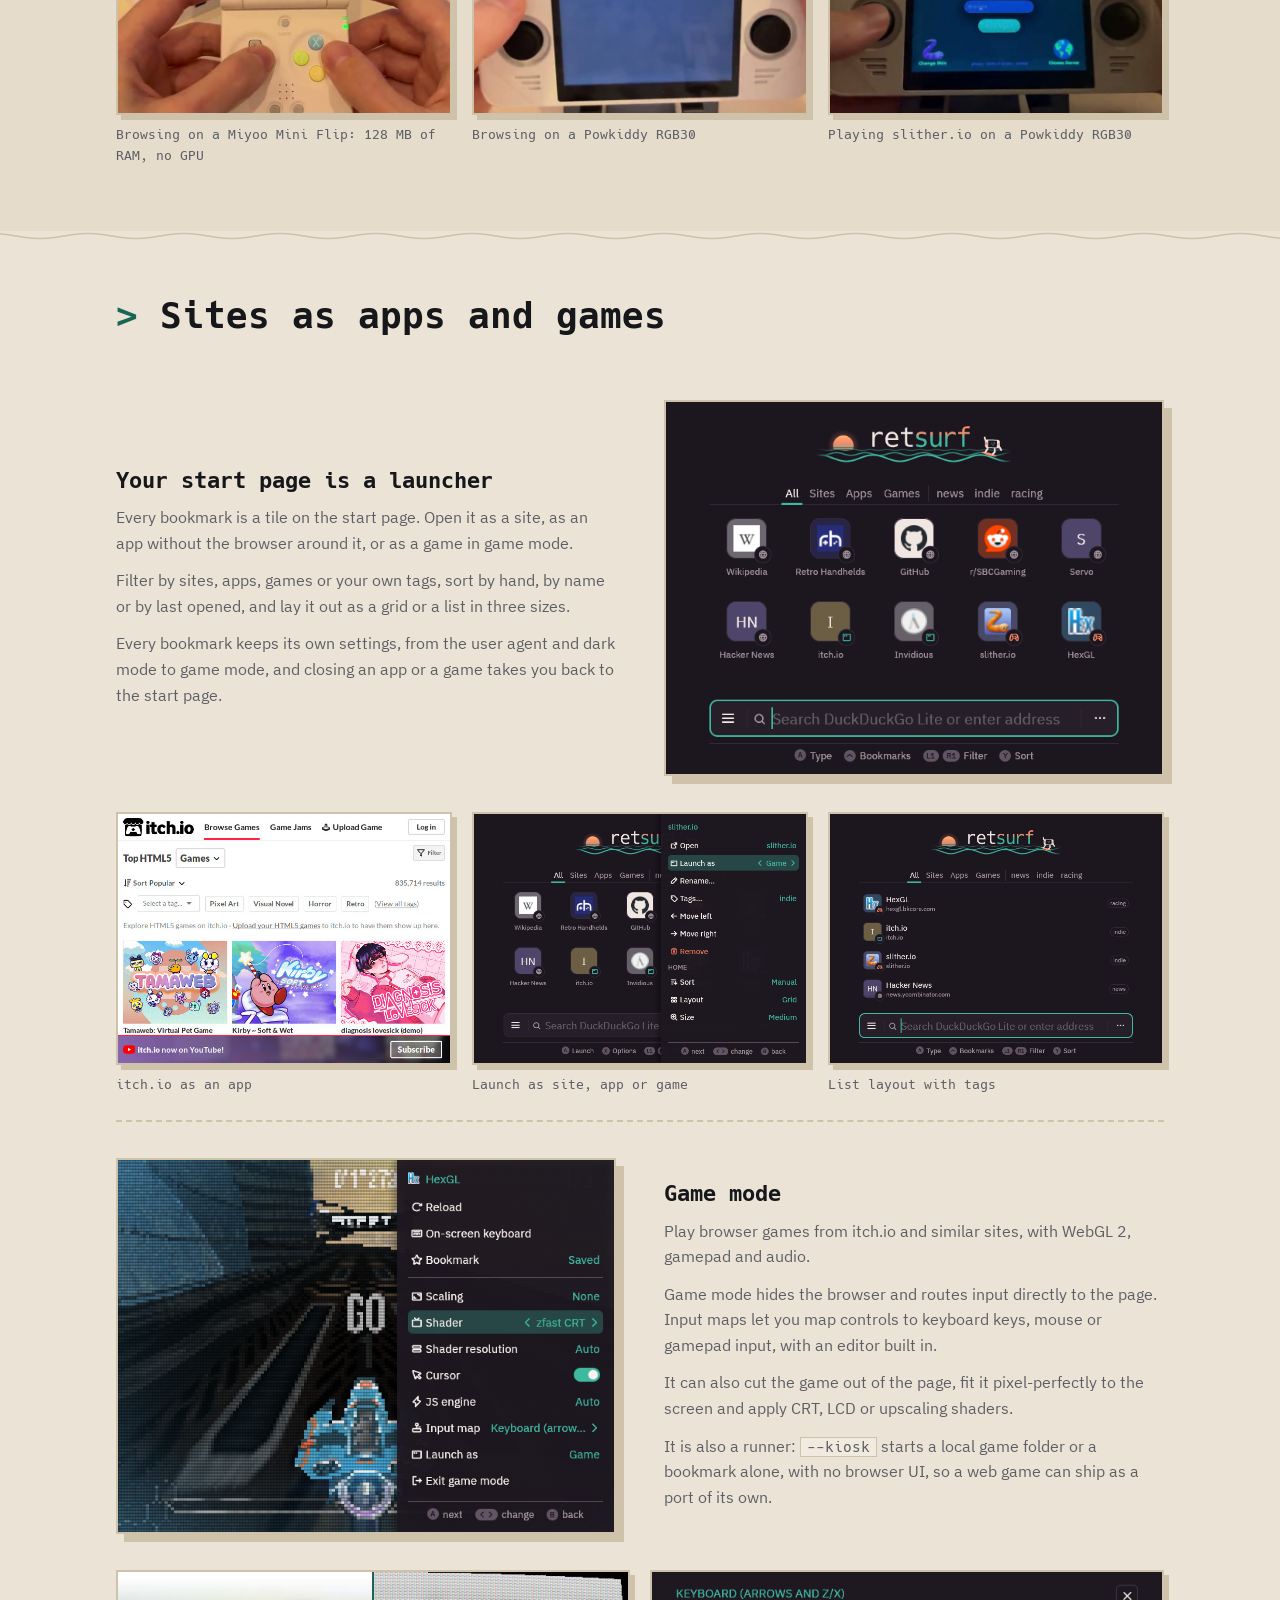
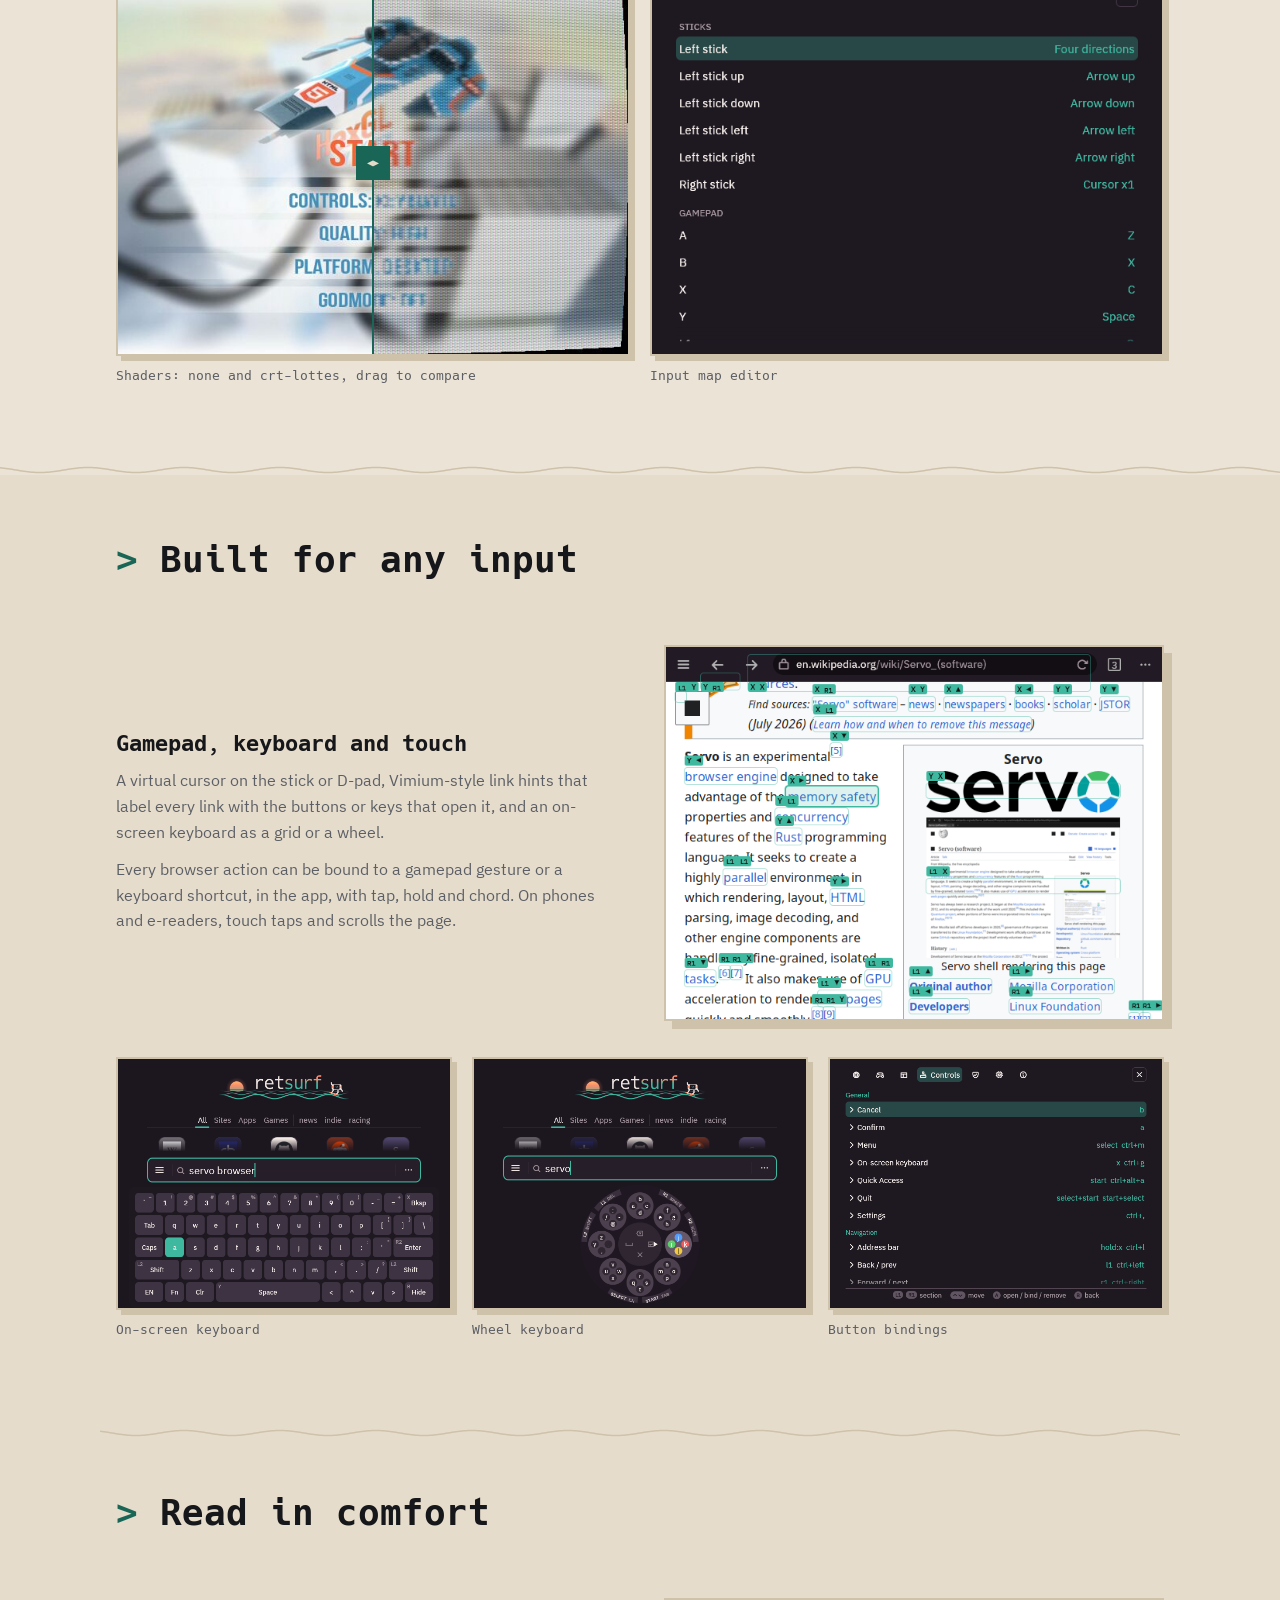
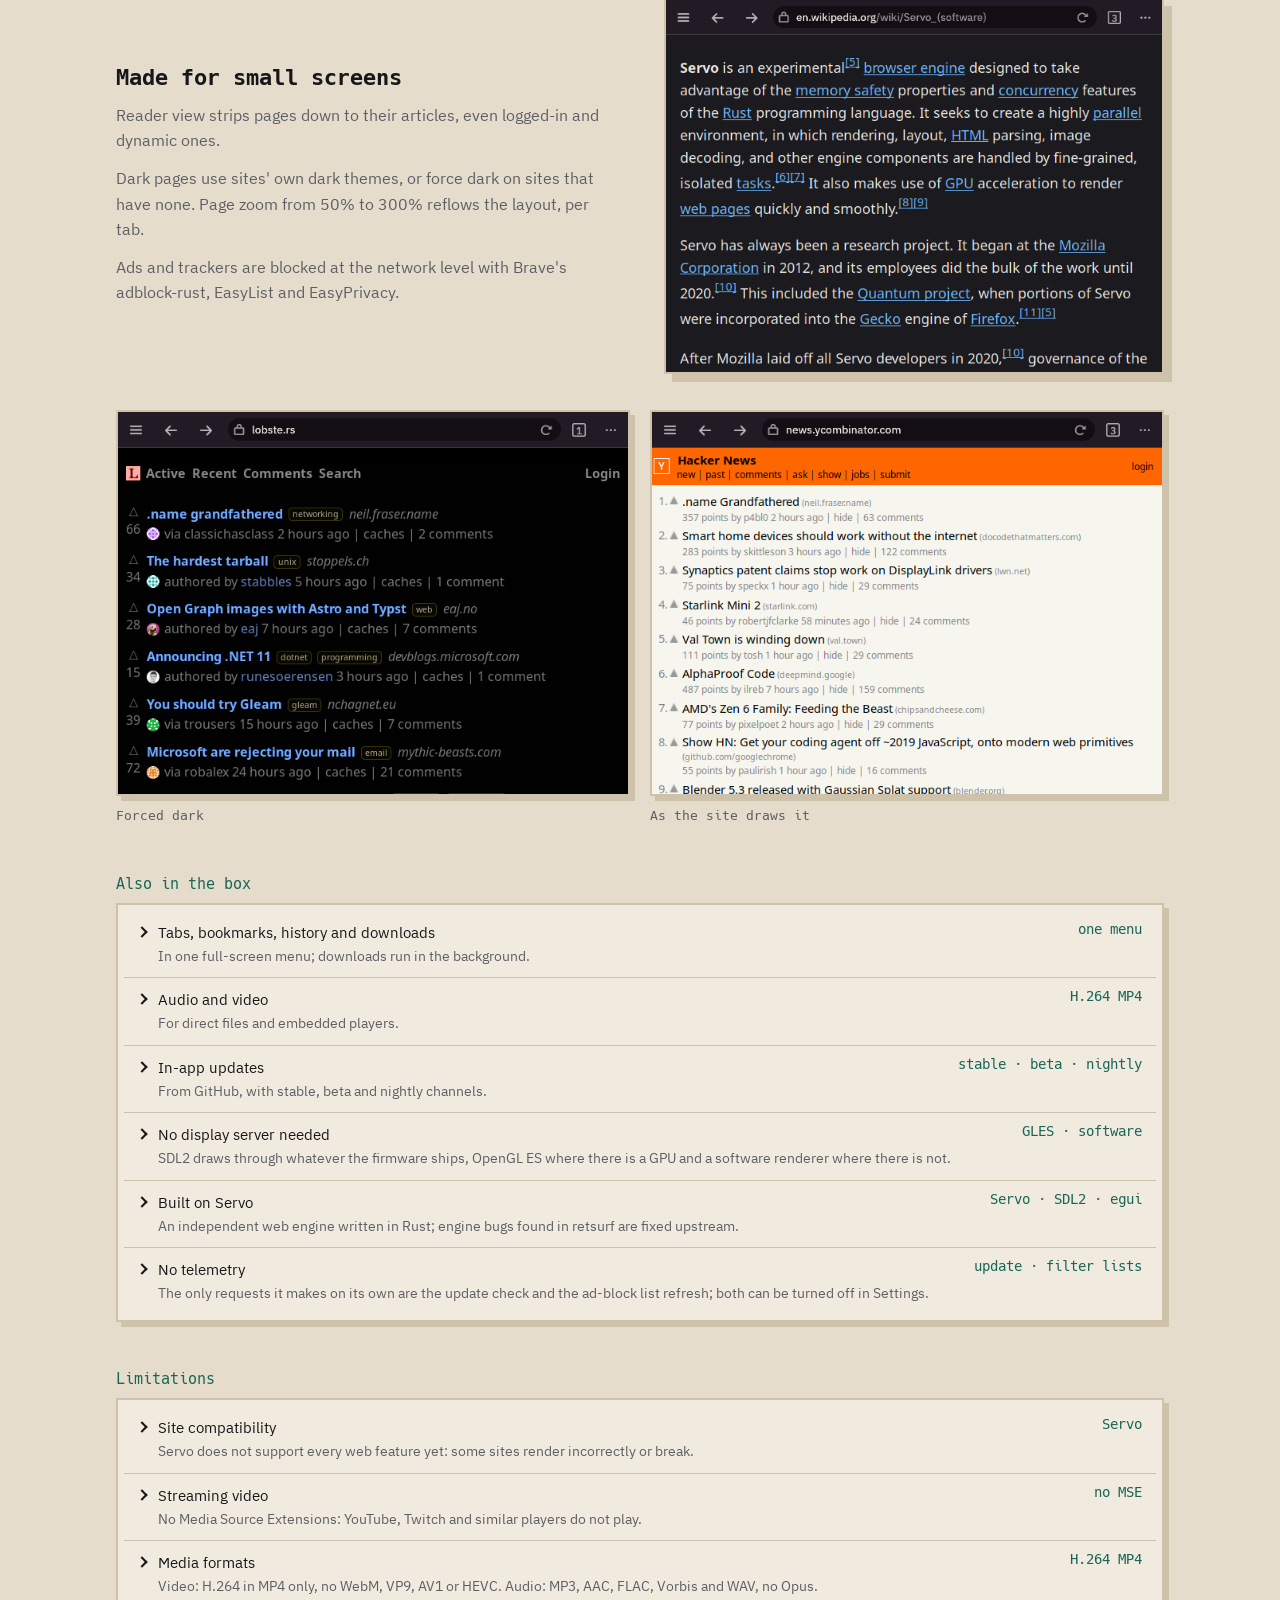
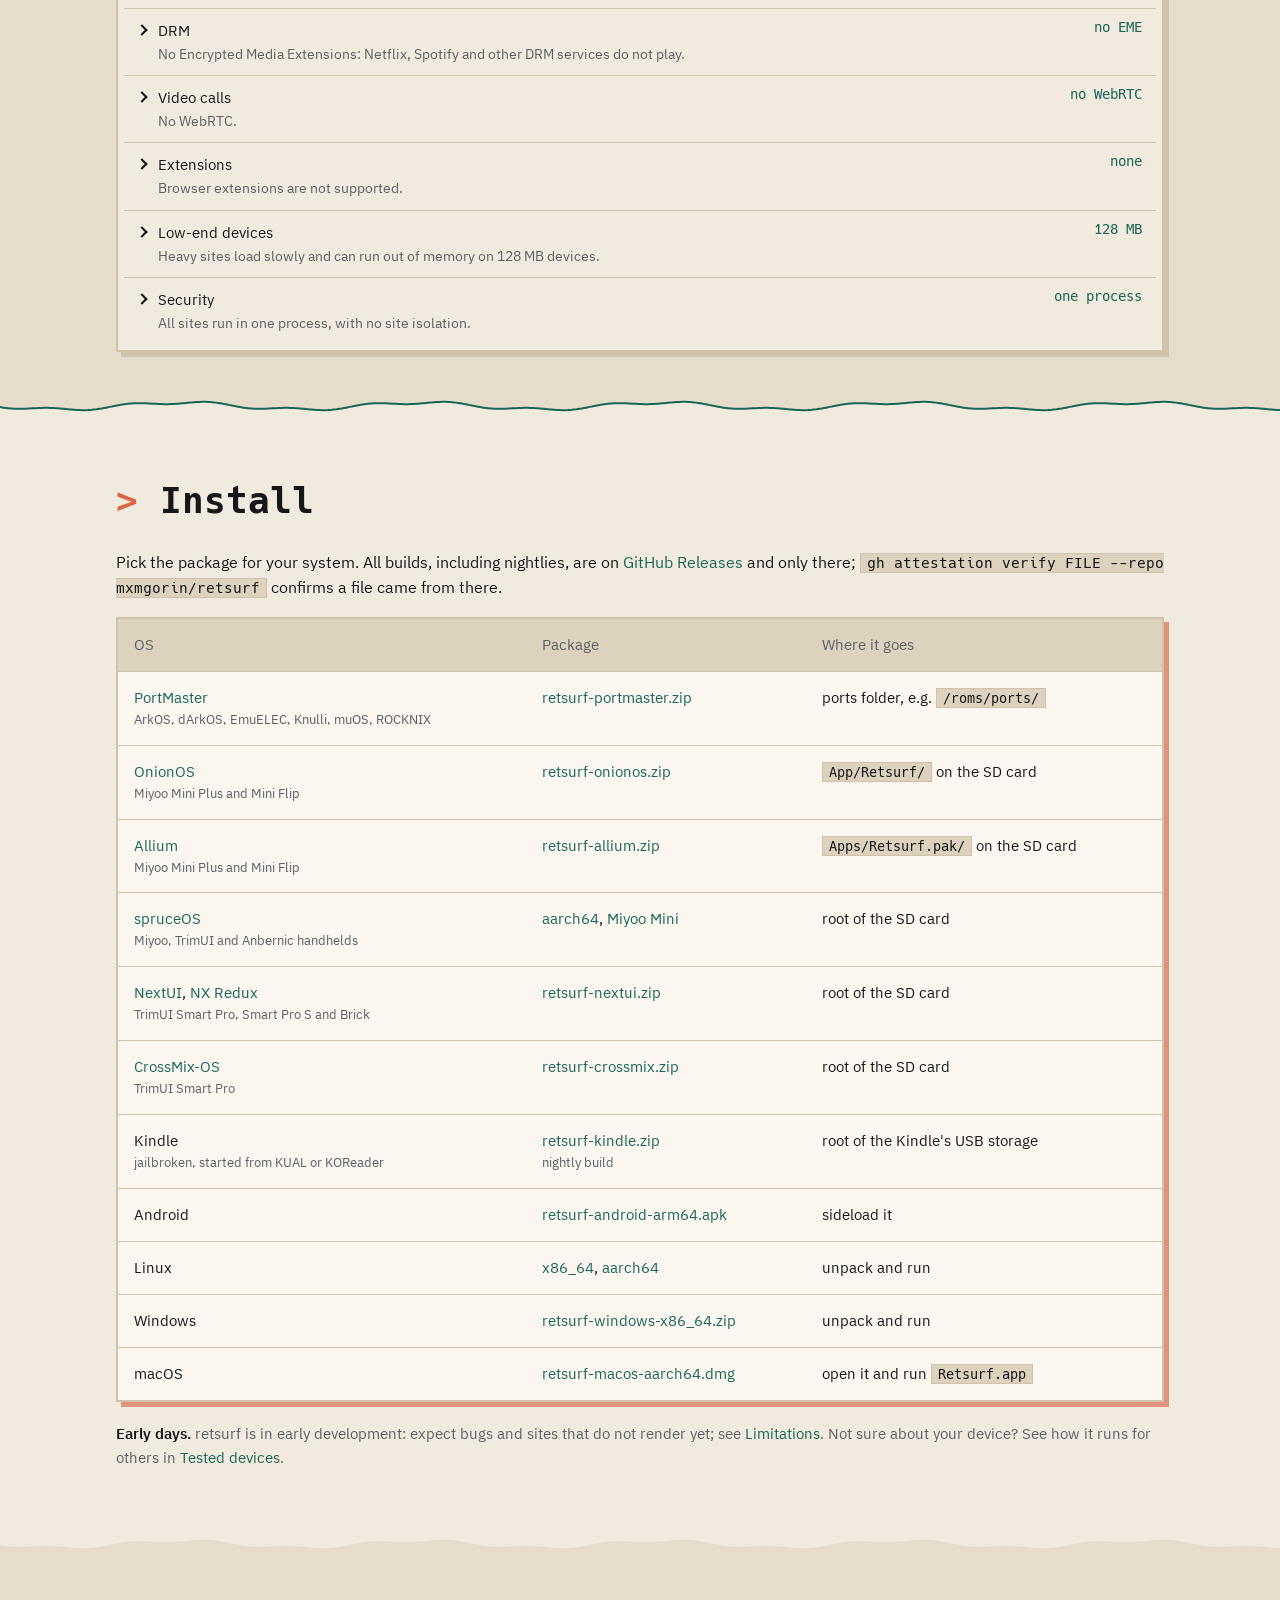
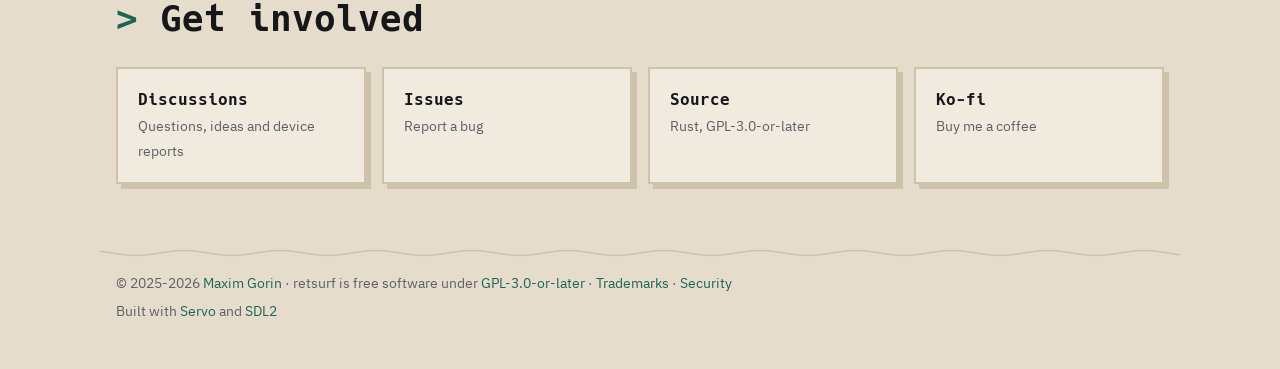
==== commit 2cf1001b: "feat(site): limitations" ====
--- a/index.html
+++ b/index.html
@@ -202,11 +202,22 @@
       <h3 class="also-title">Also in the box</h3>
       <ul class="also">
         <li><strong>Tabs, bookmarks, history and downloads</strong><span>In one full-screen menu; downloads run in the background.</span><code>one menu</code></li>
-        <li><strong>Audio and video</strong><span>For direct files and embedded players; streaming sites that need MSE are not supported yet.</span><code>H.264 MP4</code></li>
+        <li><strong>Audio and video</strong><span>For direct files and embedded players.</span><code>H.264 MP4</code></li>
         <li><strong>In-app updates</strong><span>From GitHub, with stable, beta and nightly channels.</span><code>stable &middot; beta &middot; nightly</code></li>
         <li><strong>No display server needed</strong><span>SDL2 draws through whatever the firmware ships, OpenGL ES where there is a GPU and a software renderer where there is not.</span><code>GLES &middot; software</code></li>
         <li><strong>Built on Servo</strong><span>An independent web engine written in Rust; engine bugs found in retsurf are fixed upstream.</span><code>Servo &middot; SDL2 &middot; egui</code></li>
         <li><strong>No telemetry</strong><span>The only requests it makes on its own are the update check and the ad-block list refresh; both can be turned off in Settings.</span><code>update &middot; filter lists</code></li>
+      </ul>
+      <h3 class="also-title" id="limitations">Limitations</h3>
+      <ul class="also">
+        <li><strong>Site compatibility</strong><span>Servo does not support every web feature yet: some sites render incorrectly or break.</span><code>Servo</code></li>
+        <li><strong>Streaming video</strong><span>No Media Source Extensions: YouTube, Twitch and similar players do not play.</span><code>no MSE</code></li>
+        <li><strong>Media formats</strong><span>Video: H.264 in MP4 only, no WebM, VP9, AV1 or HEVC. Audio: MP3, AAC, FLAC, Vorbis and WAV, no Opus.</span><code>H.264 MP4</code></li>
+        <li><strong>DRM</strong><span>No Encrypted Media Extensions: Netflix, Spotify and other DRM services do not play.</span><code>no EME</code></li>
+        <li><strong>Video calls</strong><span>No WebRTC.</span><code>no WebRTC</code></li>
+        <li><strong>Extensions</strong><span>Browser extensions are not supported.</span><code>none</code></li>
+        <li><strong>Low-end devices</strong><span>Heavy sites load slowly and can run out of memory on 128 MB devices.</span><code>128 MB</code></li>
+        <li><strong>Security</strong><span>All sites run in one process, with no site isolation.</span><code>one process</code></li>
       </ul>
     </section>
 
@@ -278,7 +289,7 @@
             </tbody>
           </table>
         </div>
-        <p class="note"><strong>Early days.</strong> retsurf is in early development: expect bugs and sites that do not render yet. Not sure about your device? See how it runs for others in <a href="https://github.com/mxmgorin/retsurf/discussions/78">Tested devices</a>.</p>
+        <p class="note"><strong>Early days.</strong> retsurf is in early development: expect bugs and sites that do not render yet; see <a href="#limitations">Limitations</a>. Not sure about your device? See how it runs for others in <a href="https://github.com/mxmgorin/retsurf/discussions/78">Tested devices</a>.</p>
       </div>
     </section>
 
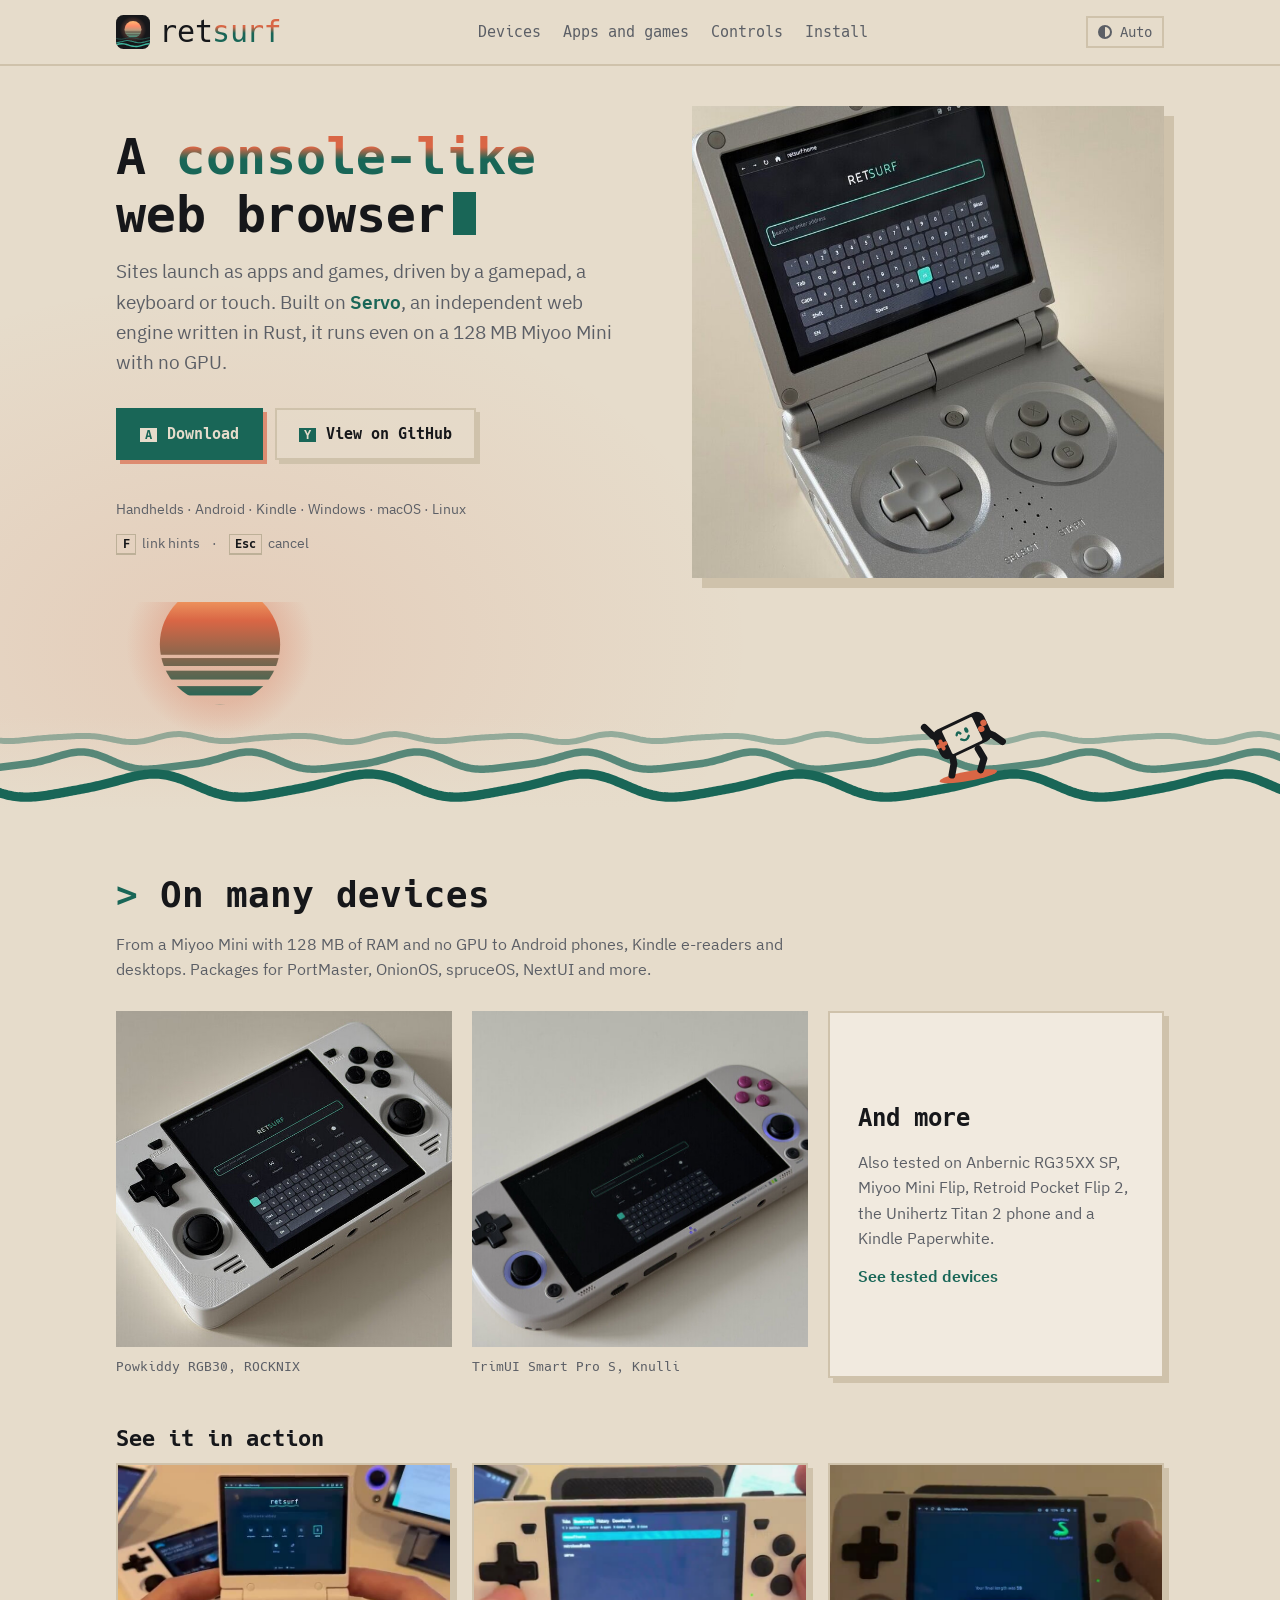
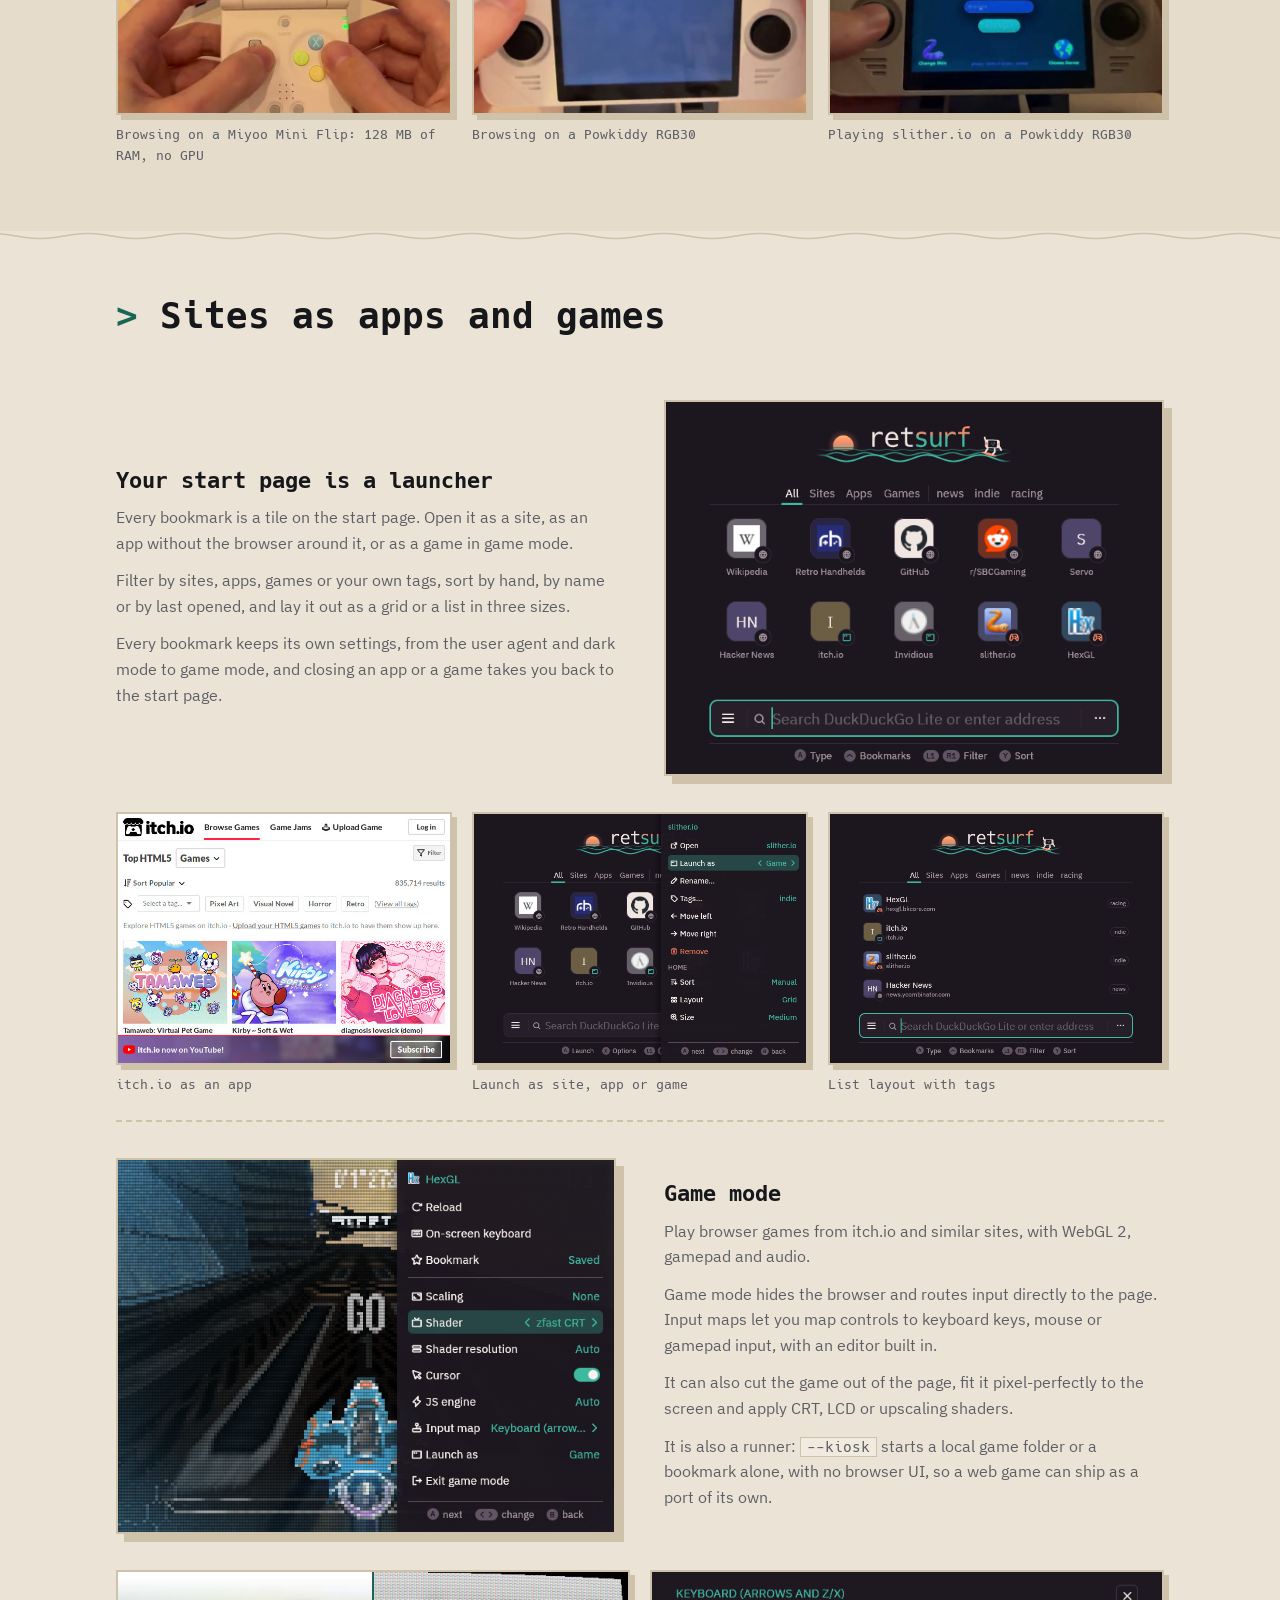
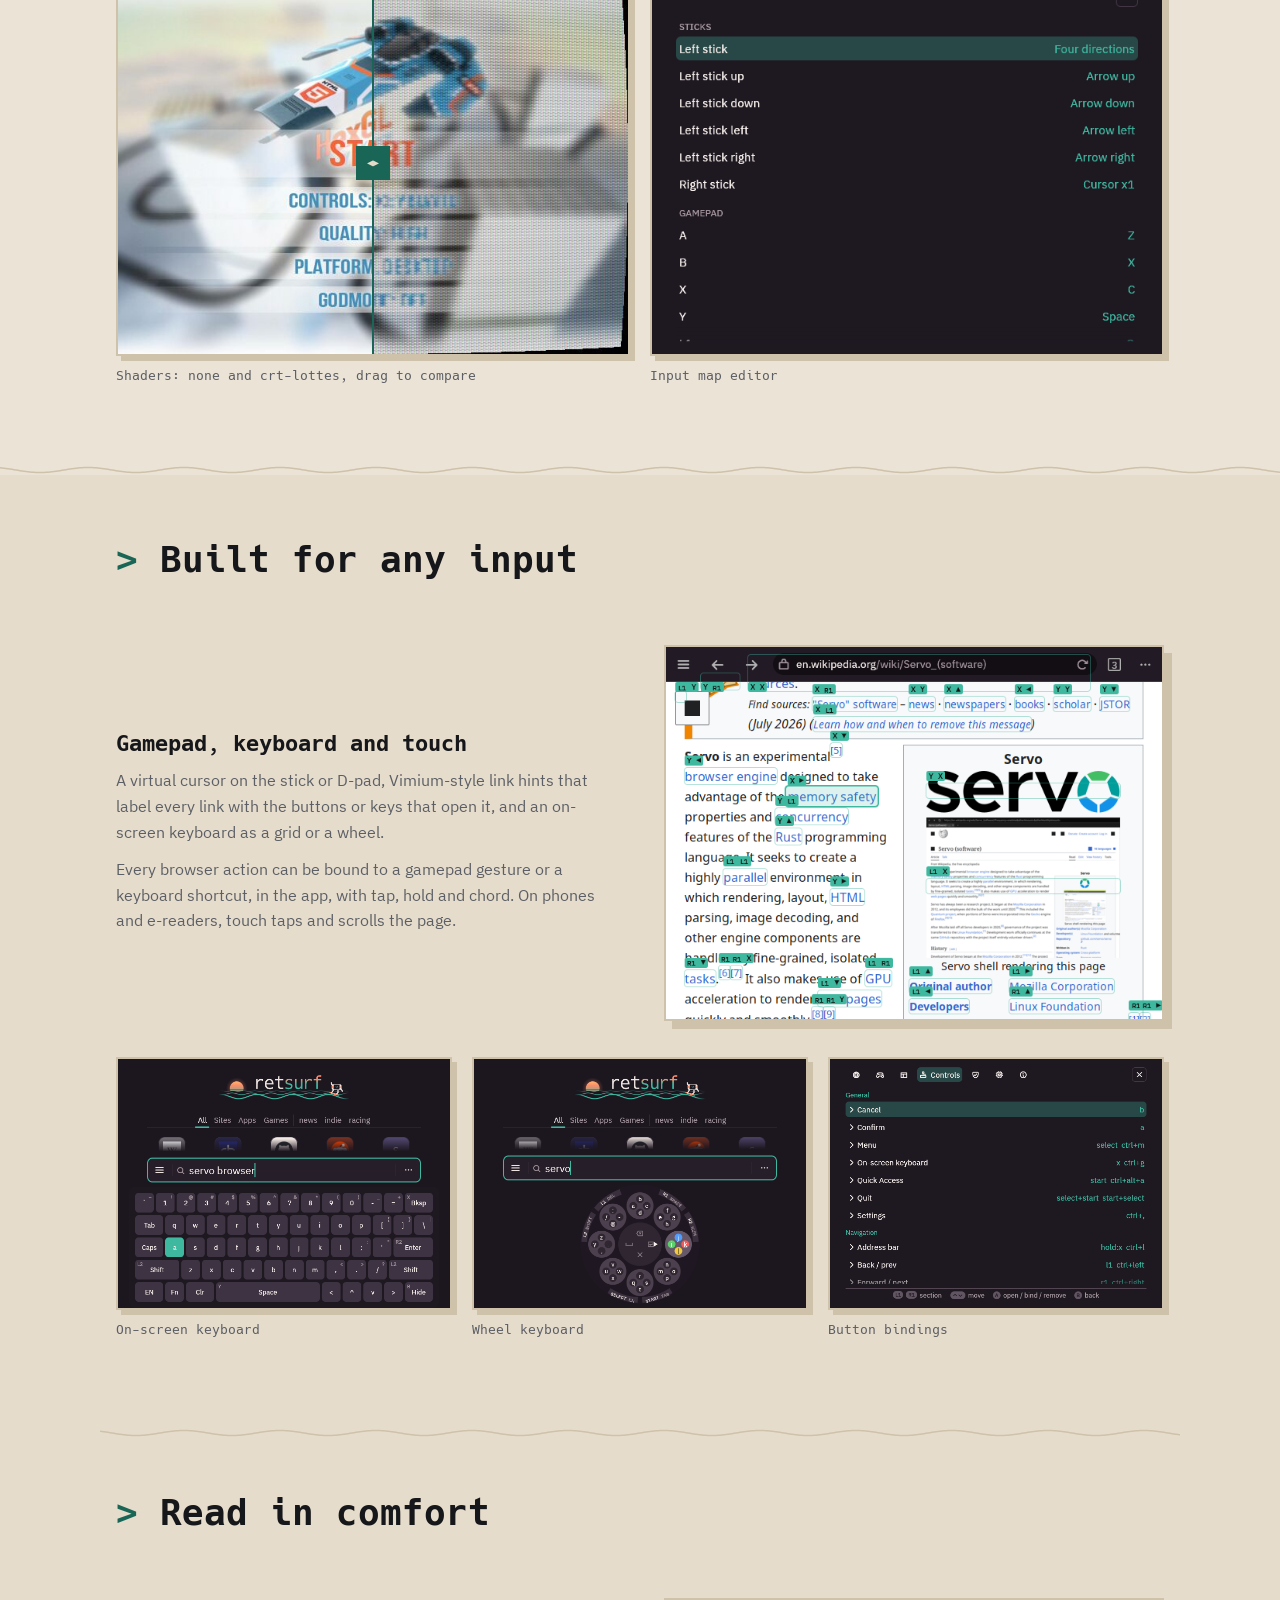
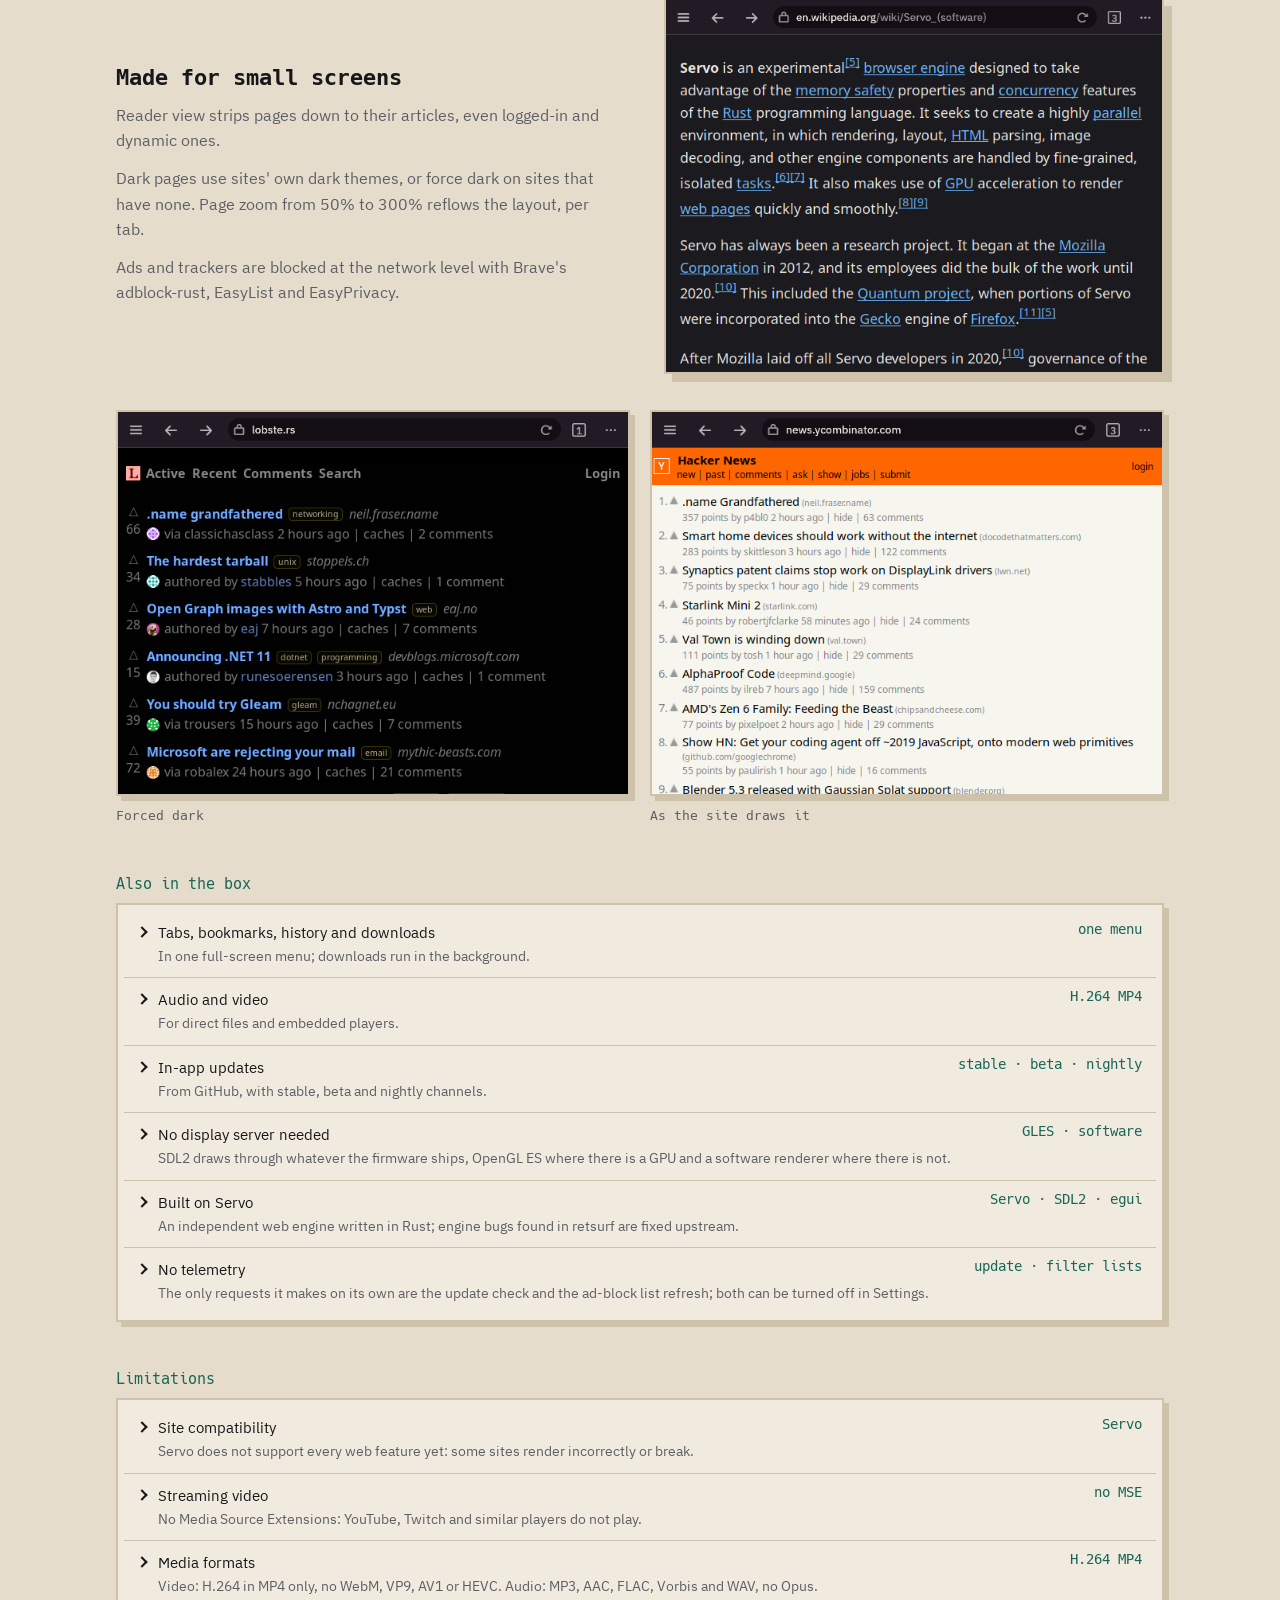
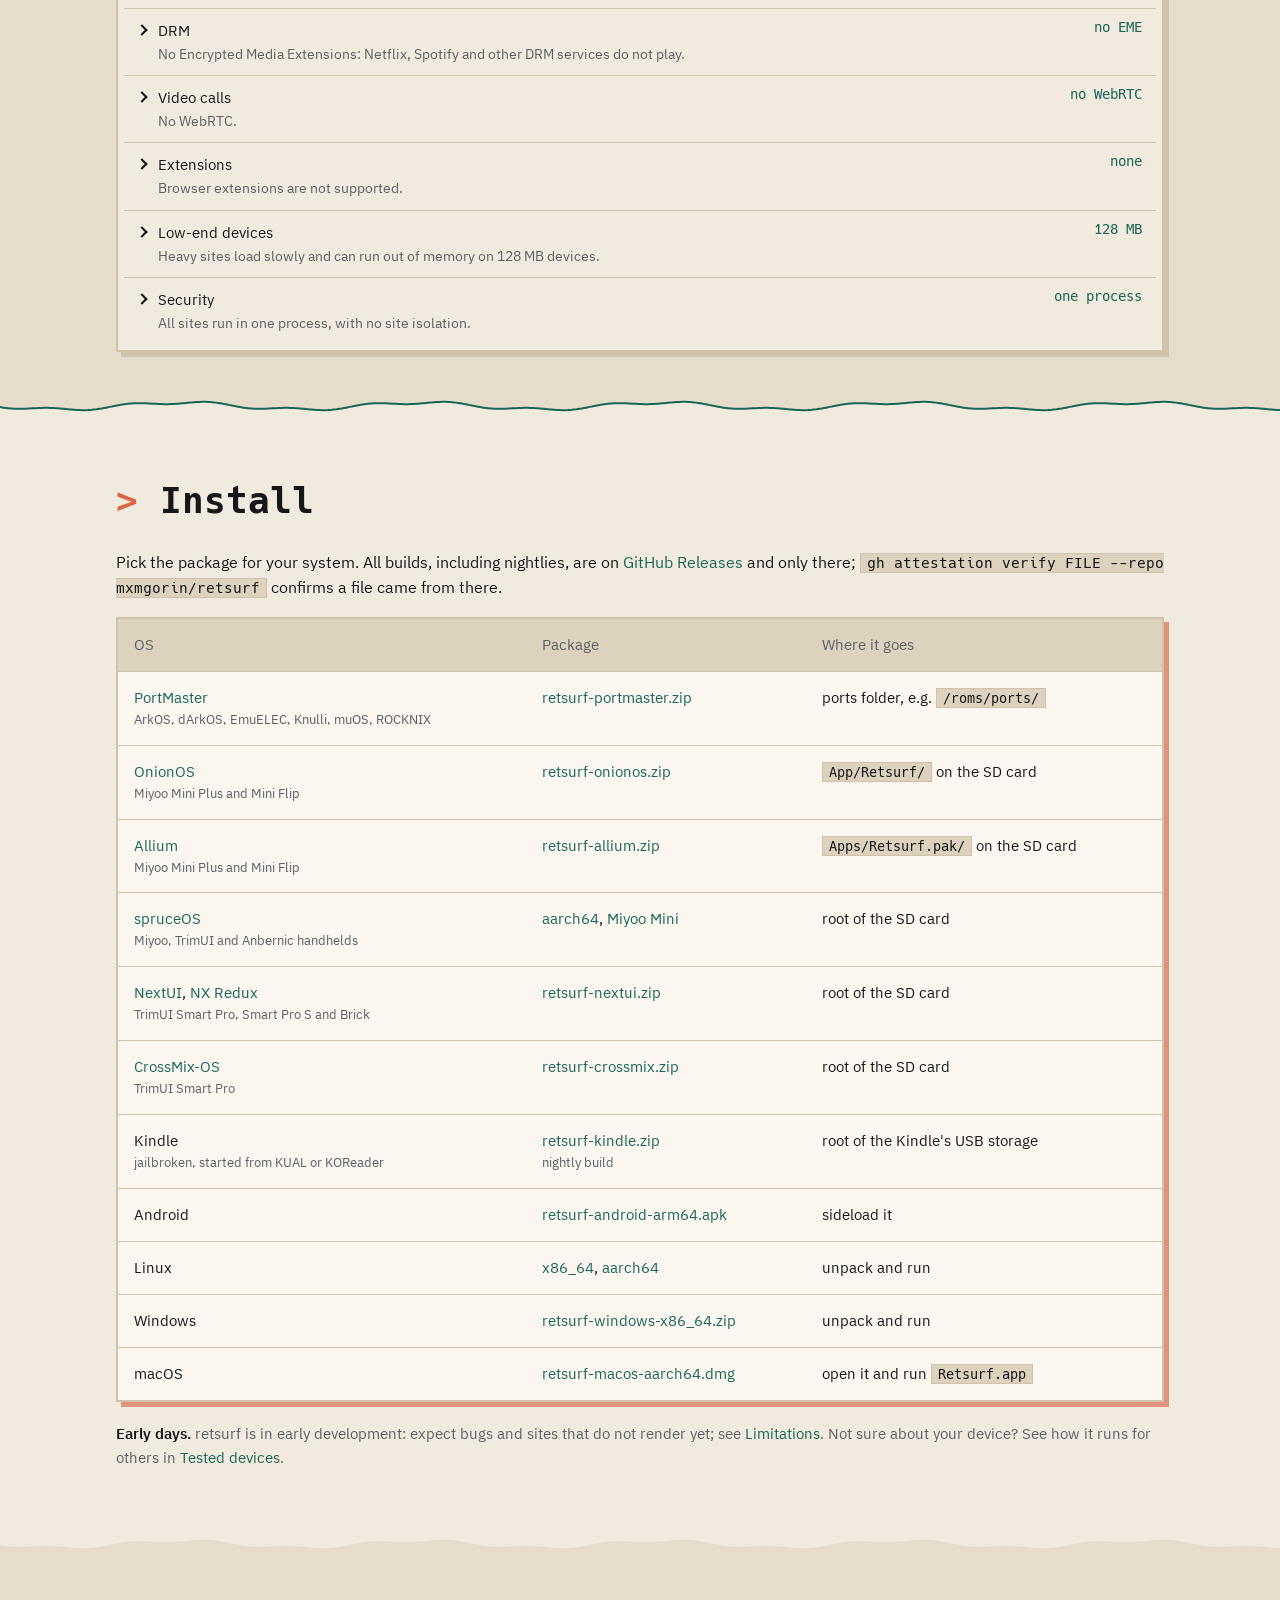
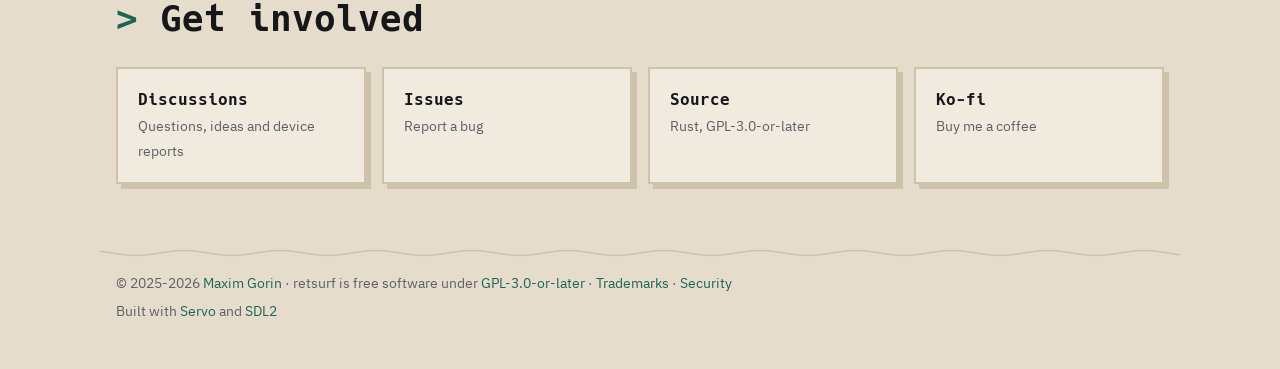
==== commit e4551f44: "feat(site): console-like pitch" ====
--- a/index.html
+++ b/index.html
@@ -3,17 +3,17 @@
 <head>
   <meta charset="utf-8">
   <meta name="viewport" content="width=device-width, initial-scale=1">
-  <title>retsurf - web browser for any device</title>
-  <meta name="description" content="retsurf is a portable web browser built on Servo, an independent web engine written in Rust. It runs from a gamepad, a keyboard or touch, opens sites as apps and games, and works on retro handhelds (PortMaster, OnionOS, Allium, spruceOS, CrossMix-OS, NextUI, NX Redux), Android, Kindle e-readers, Linux, Windows and macOS.">
+  <title>retsurf - console-like web browser on Servo</title>
+  <meta name="description" content="retsurf is a console-like web browser built on Servo, an independent web engine written in Rust. It runs from a gamepad, a keyboard or touch, opens sites as apps and games, and works on retro handhelds with as little as 128 MB of RAM (PortMaster, OnionOS, Allium, spruceOS, CrossMix-OS, NextUI, NX Redux), Android, Kindle e-readers, Linux, Windows and macOS.">
   <meta name="author" content="Maxim Gorin">
   <meta property="og:type" content="website">
   <meta property="og:url" content="https://retsurf.app/">
-  <meta property="og:title" content="retsurf - web browser for any device">
-  <meta property="og:description" content="A portable web browser on Servo, the independent Rust engine. Sites as apps and games on handhelds, phones, e-readers and desktops, driven from a gamepad, a keyboard or touch.">
+  <meta property="og:title" content="retsurf - console-like web browser on Servo">
+  <meta property="og:description" content="A console-like web browser on Servo, the independent Rust engine. Runs on a 128 MB Miyoo Mini with no GPU, on Kindles, phones and desktops; sites open as apps and games, driven from a gamepad, a keyboard or touch.">
   <meta property="og:image" content="https://retsurf.app/images/retsurf-og.png">
   <meta property="og:image:width" content="1200">
   <meta property="og:image:height" content="630">
-  <meta property="og:image:alt" content="retsurf: web browser for any device, over a sunset sea with the surfing mascot">
+  <meta property="og:image:alt" content="retsurf: console-like web browser on Servo, over a sunset sea with the surfing mascot">
   <meta name="twitter:card" content="summary_large_image">
   <meta name="theme-color" content="#1c161f">
   <link rel="icon" href="retsurf.svg" type="image/svg+xml">
@@ -62,8 +62,8 @@
     <section class="hero">
       <div class="wrap hero-grid">
         <div class="hero-text">
-          <h1>Web browser for <span class="accent">any device</span></h1>
-          <p class="lead">Browse the web and launch sites as apps and games, with a gamepad, a keyboard or touch. Built on <strong><a href="https://servo.org/">Servo</a></strong>, an independent web engine written in Rust.</p>
+          <h1>A <span class="accent">console-like</span> web browser</h1>
+          <p class="lead">Sites launch as apps and games, driven by a gamepad, a keyboard or touch. Built on <strong><a href="https://servo.org/">Servo</a></strong>, an independent web engine written in Rust, it runs even on a 128 MB Miyoo Mini with no GPU.</p>
           <div class="actions">
             <a class="button primary" href="#install" data-pad="a"><kbd>A</kbd>Download</a>
             <a class="button" href="https://github.com/mxmgorin/retsurf" data-pad="y"><kbd>Y</kbd>View on GitHub</a>
